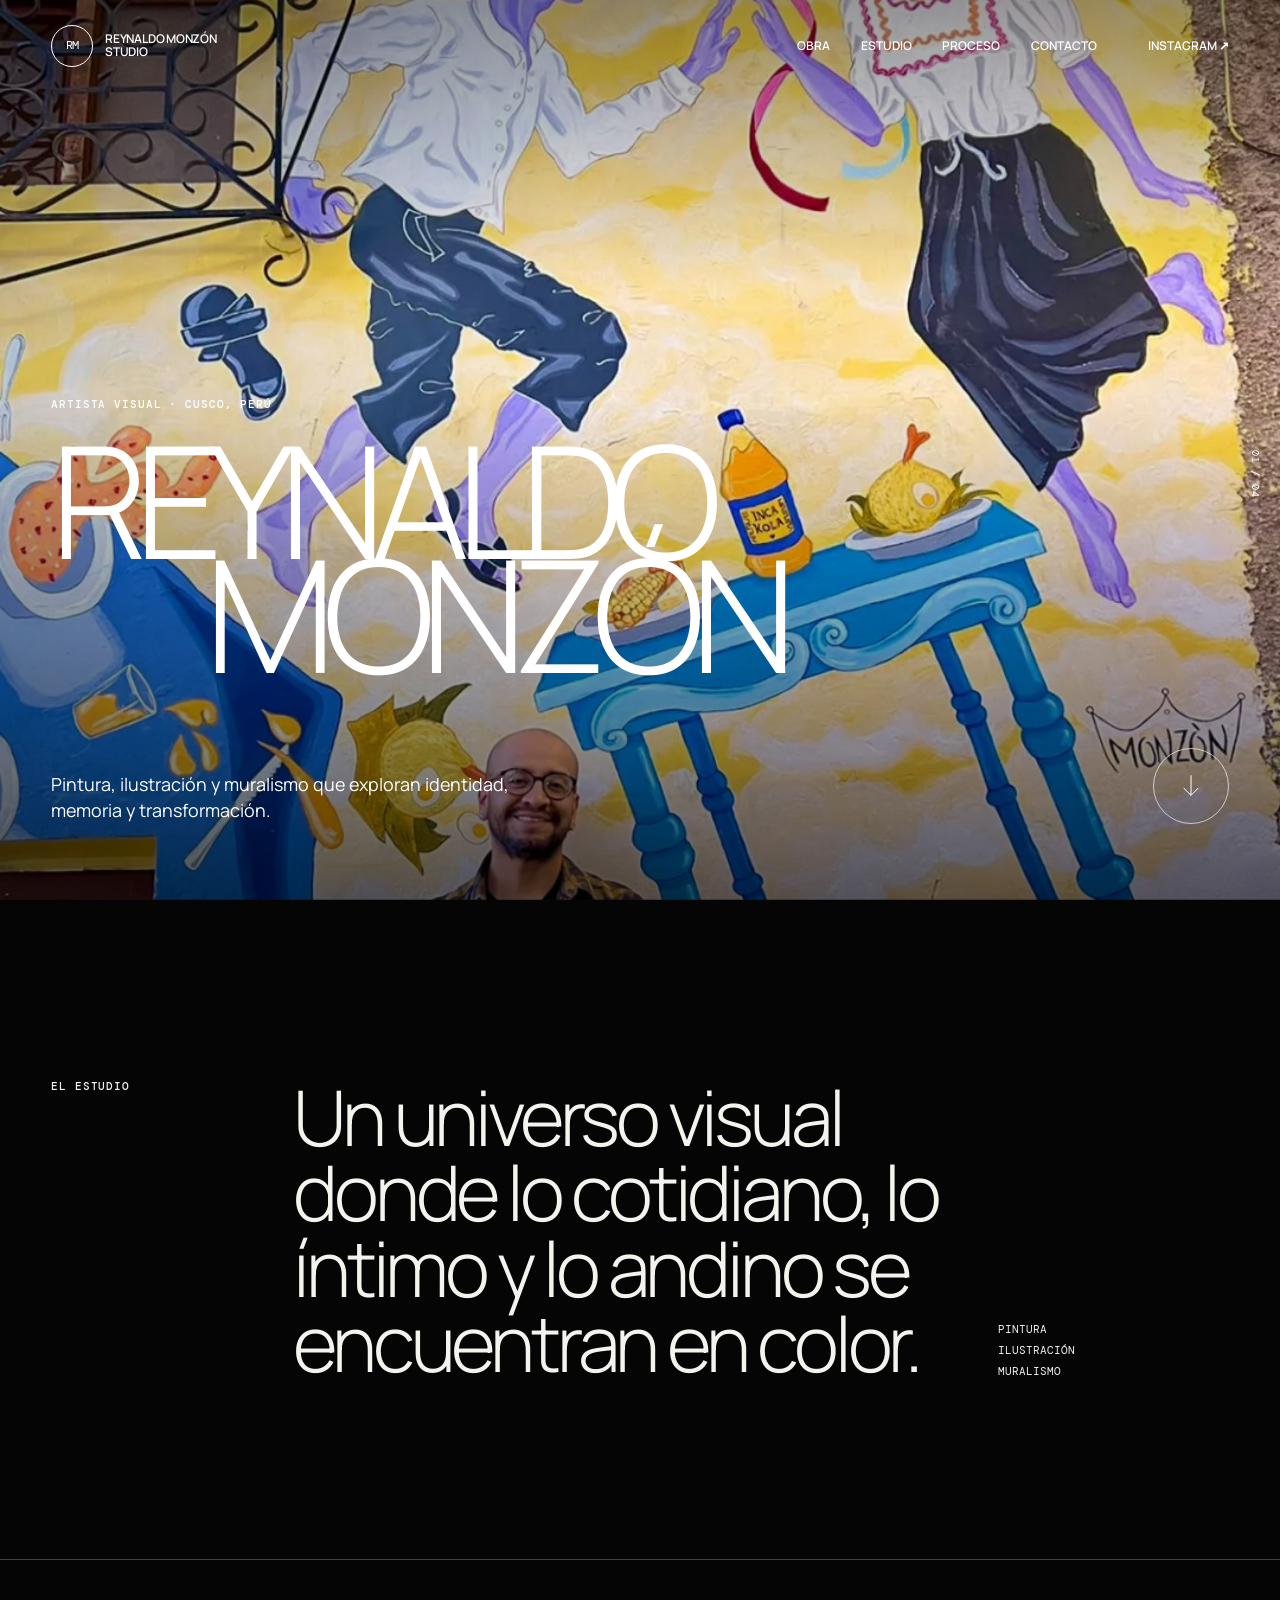
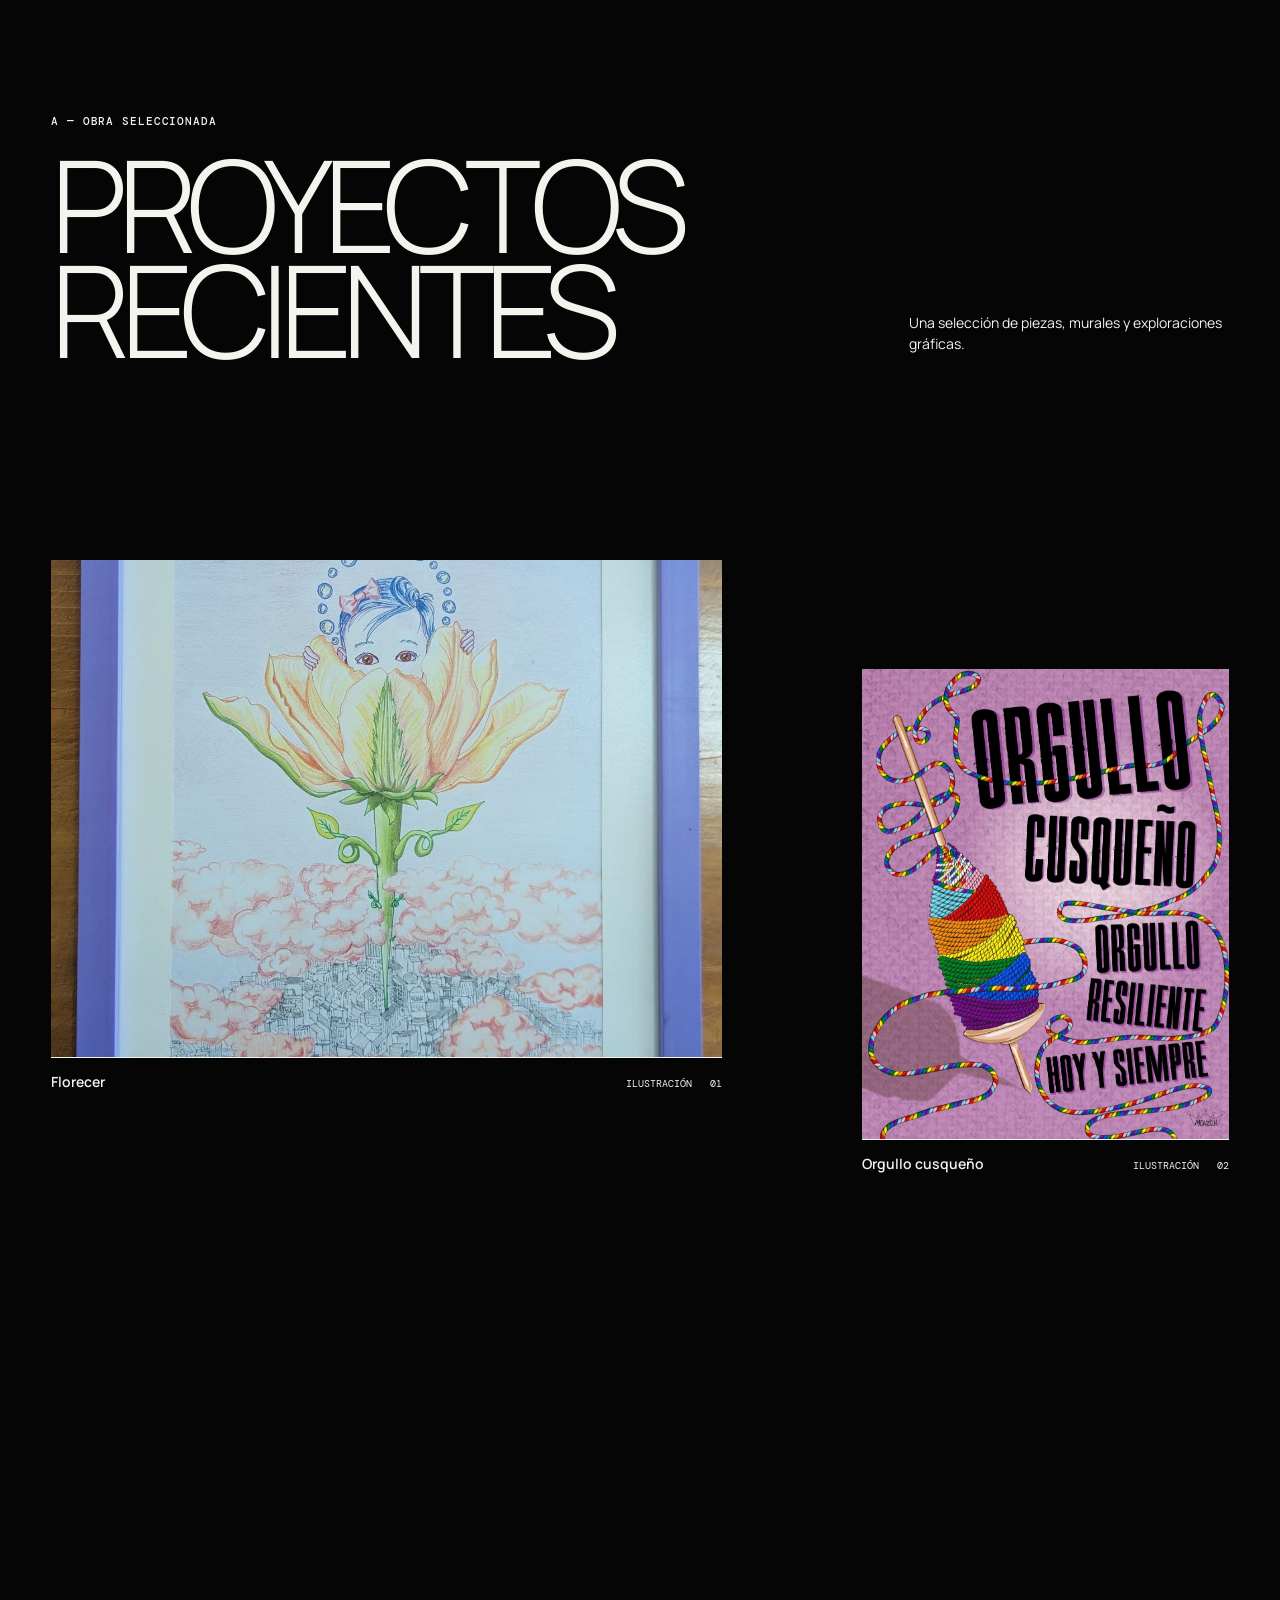
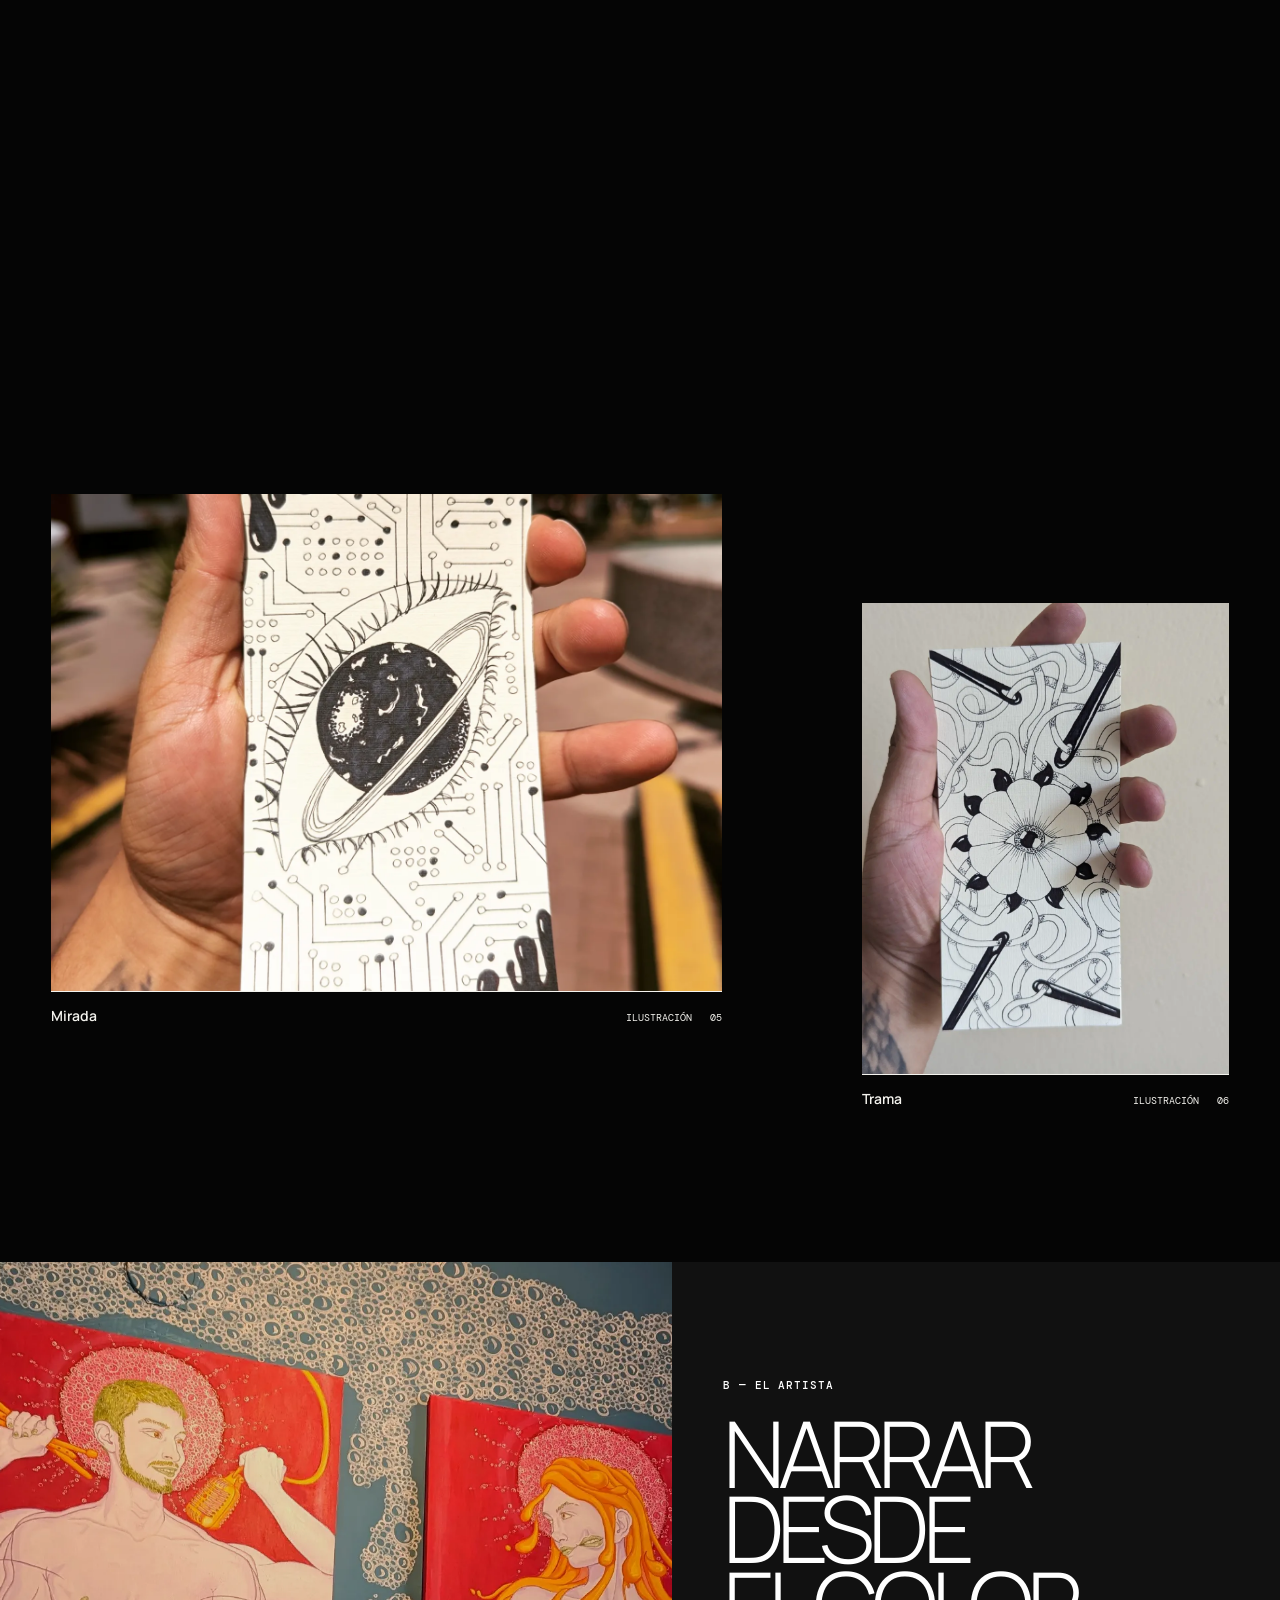
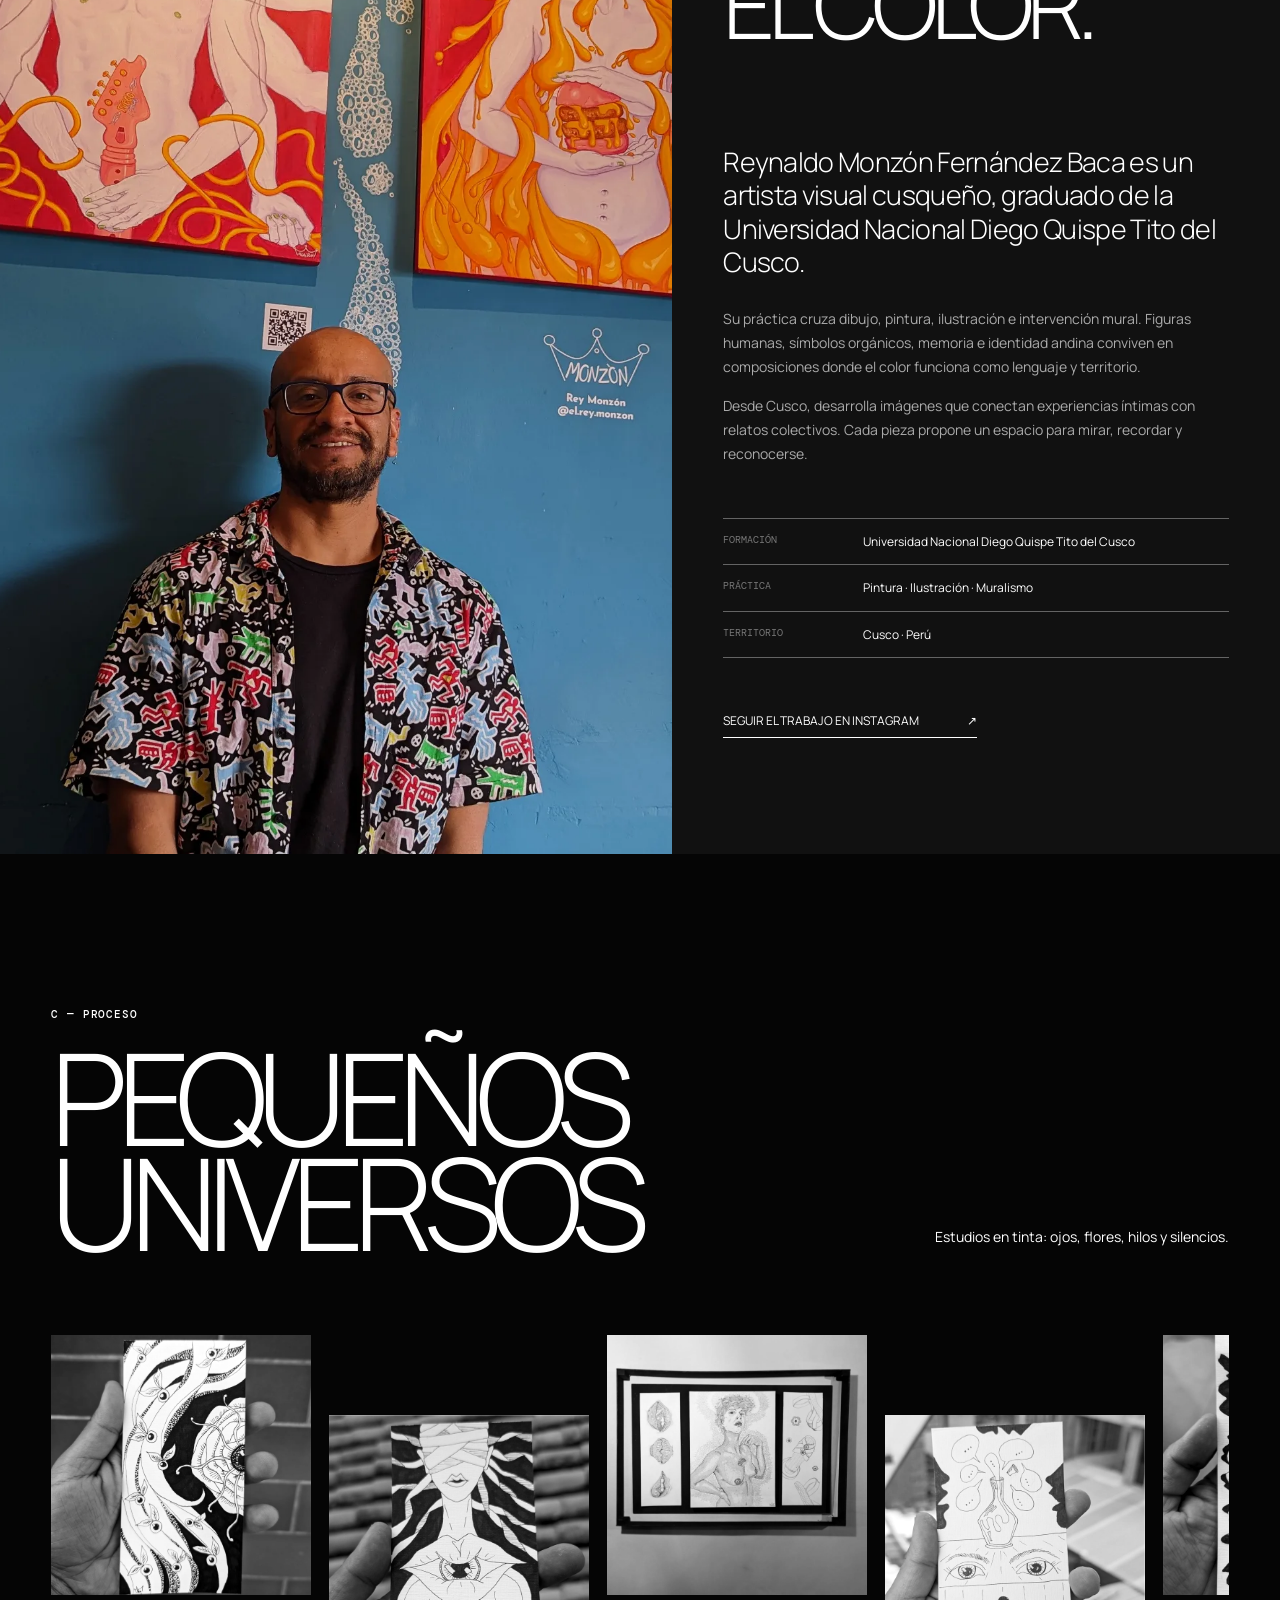
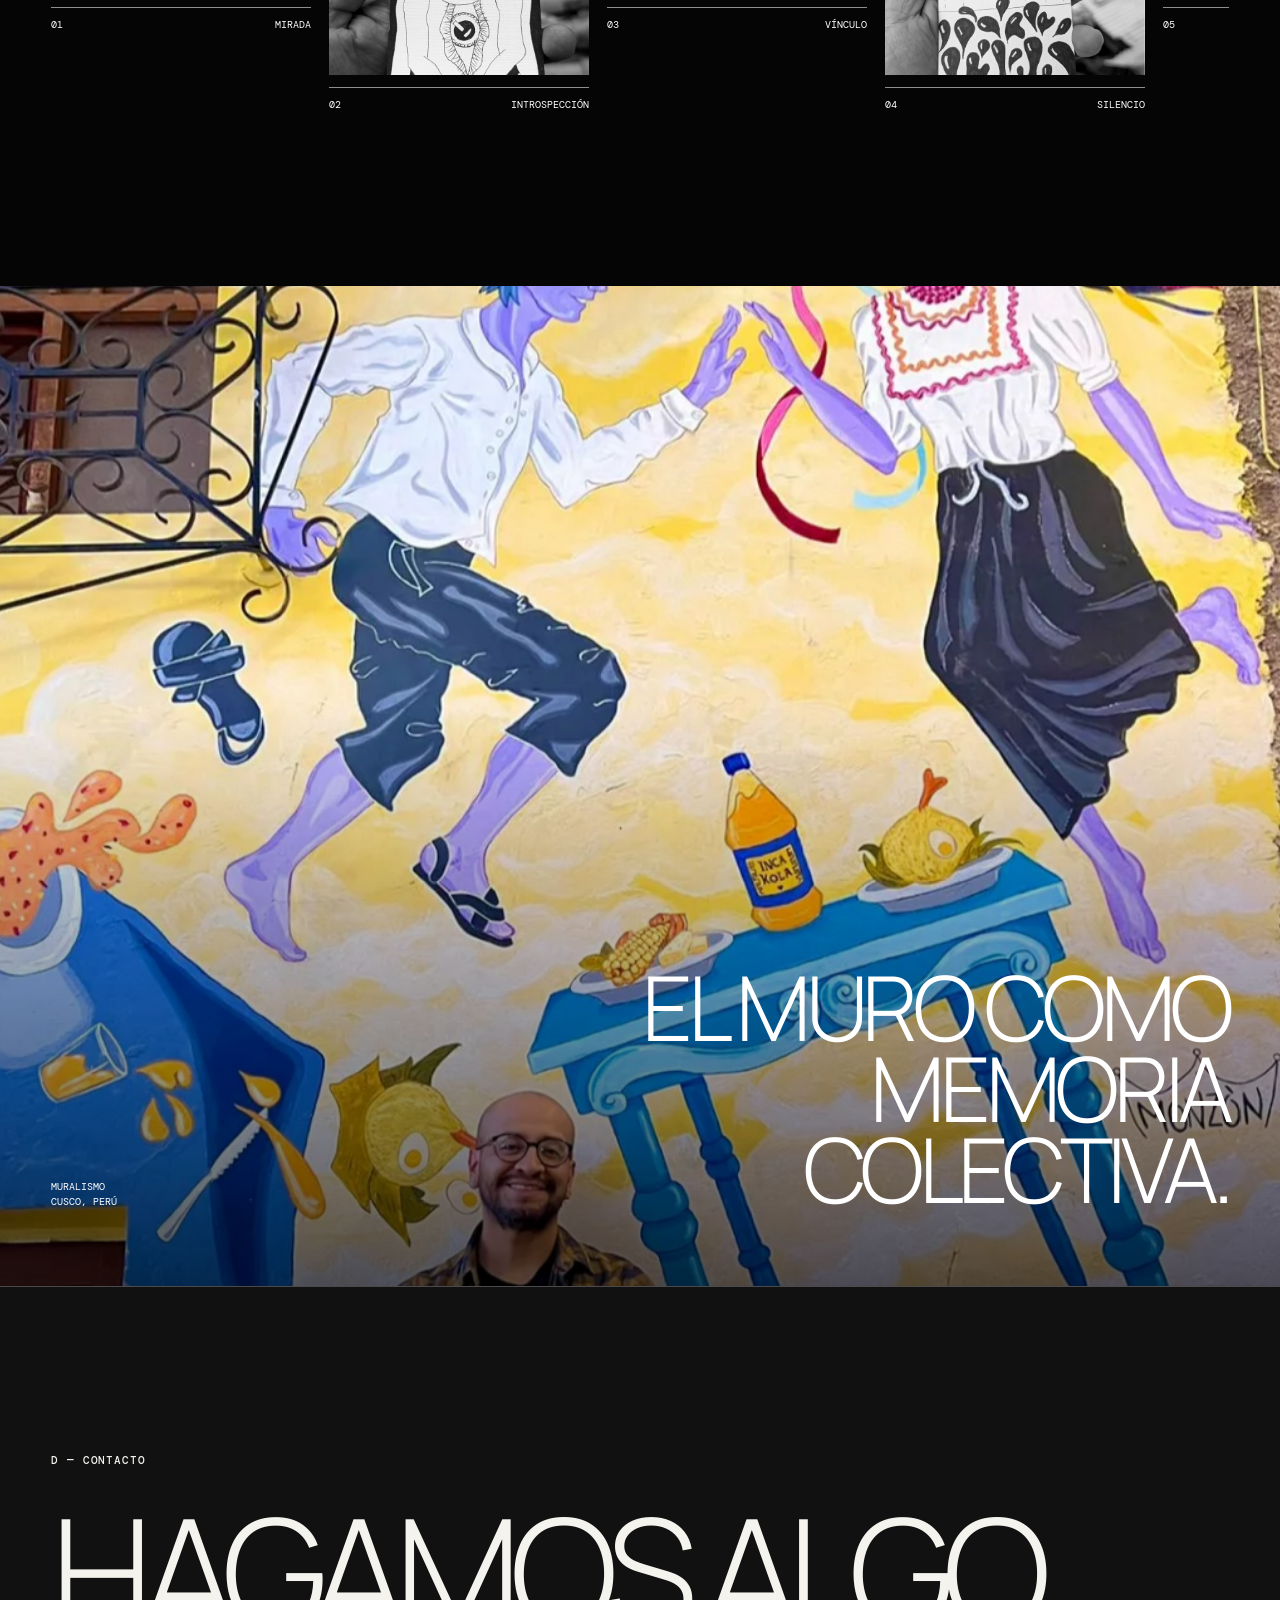
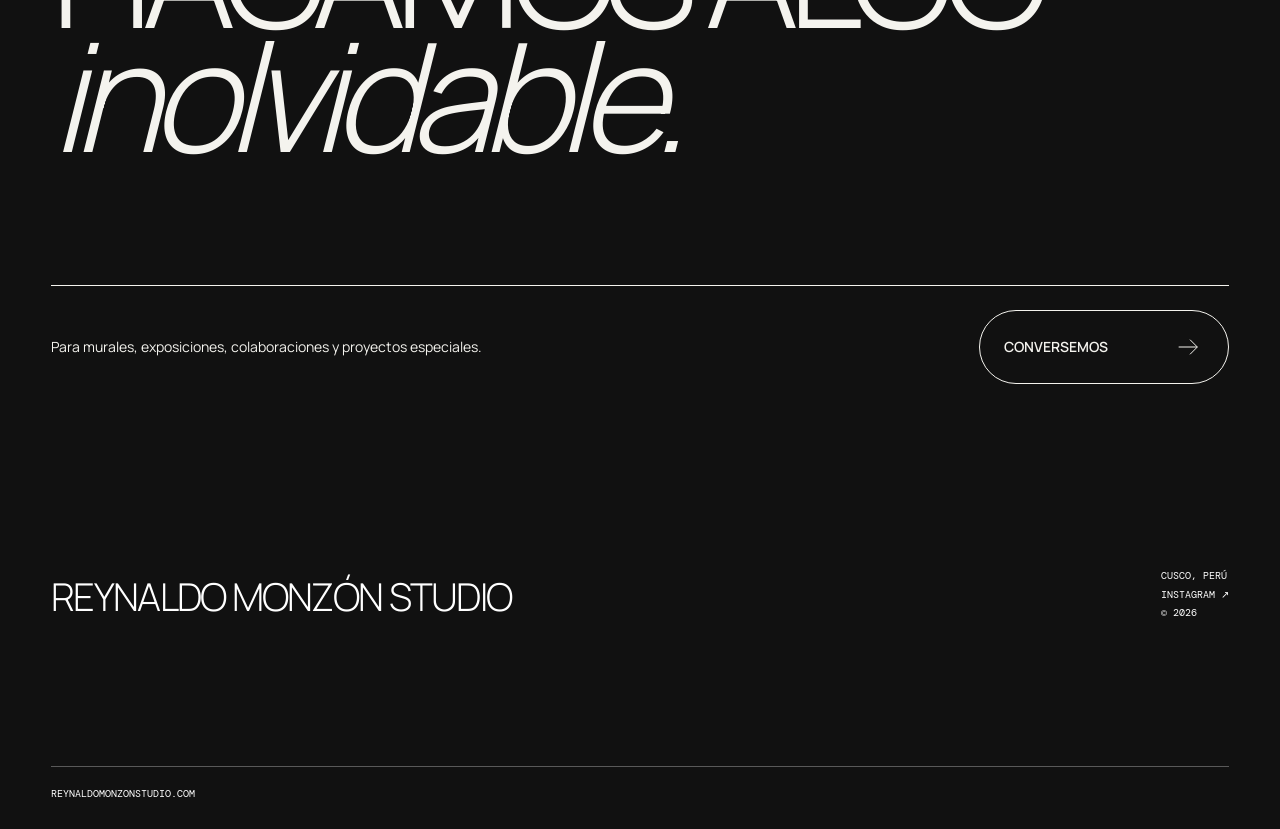
==== index.html @ 996ecb32 "Launch Reynaldo Monzon Studio portfolio" ====
<!DOCTYPE html>
<html lang="es">
<head>
  <meta charset="UTF-8">
  <meta name="viewport" content="width=device-width, initial-scale=1.0">
  <meta name="description" content="Reynaldo Monzón Studio. Arte contemporáneo, pintura, ilustración y muralismo desde Cusco, Perú.">
  <meta name="theme-color" content="#111111">
  <meta property="og:title" content="Reynaldo Monzón Studio">
  <meta property="og:description" content="Pintura, ilustración y muralismo desde Cusco, Perú.">
  <meta property="og:image" content="assets/images/reynaldo-monzon-artista.webp">
  <meta property="og:type" content="website">
  <meta property="og:url" content="https://reynaldomonzonstudio.com/">
  <title>Reynaldo Monzón Studio | Artista visual</title>
  <link rel="preconnect" href="https://fonts.googleapis.com">
  <link rel="preconnect" href="https://fonts.gstatic.com" crossorigin>
  <link href="https://fonts.googleapis.com/css2?family=DM+Mono:wght@300;400;500&family=Manrope:wght@300;400;500;600&display=swap" rel="stylesheet">
  <link rel="stylesheet" href="css/style.css">
</head>
<body>
  <a class="skip-link" href="#contenido">Ir al contenido</a>

  <div class="preloader" id="preloader" aria-hidden="true">
    <div class="preloader-mark"><span>R</span><span>M</span></div>
    <div class="preloader-bottom">
      <span>Reynaldo Monzón Studio</span>
      <span id="loadPercent">00%</span>
    </div>
  </div>

  <div class="cursor" id="cursor" aria-hidden="true"><span>Ver</span></div>

  <header class="site-header" id="header">
    <a class="brand" href="#inicio" aria-label="Reynaldo Monzón Studio, inicio">
      <span class="brand-mark">RM</span>
      <span class="brand-name">Reynaldo Monzón<br>Studio</span>
    </a>

    <button class="menu-toggle" id="menuToggle" type="button" aria-expanded="false" aria-controls="siteNav">
      <span class="menu-label">Menú</span>
      <span class="menu-icon" aria-hidden="true"><i></i><i></i></span>
    </button>

    <nav class="site-nav" id="siteNav" aria-label="Navegación principal">
      <a href="#obra">Obra</a>
      <a href="#estudio">Estudio</a>
      <a href="#proceso">Proceso</a>
      <a href="#contacto">Contacto</a>
      <a class="nav-social" href="https://www.instagram.com/el.rey.monzon/" target="_blank" rel="noopener noreferrer">Instagram ↗</a>
    </nav>
  </header>

  <main id="contenido">
    <section class="hero" id="inicio" aria-labelledby="heroTitle">
      <div class="hero-media" aria-hidden="true">
        <img src="assets/images/mural-cusqueno.webp" alt="" fetchpriority="high">
      </div>
      <div class="hero-shade"></div>
      <div class="hero-content">
        <p class="eyebrow hero-eyebrow">Artista visual · Cusco, Perú</p>
        <h1 id="heroTitle"><span>Reynaldo</span><span>Monzón</span></h1>
        <div class="hero-bottom">
          <p>Pintura, ilustración y muralismo que exploran identidad, memoria y transformación.</p>
          <a class="circle-link" href="#obra" aria-label="Descubrir la obra">
            <svg viewBox="0 0 48 48" aria-hidden="true"><path d="M24 8v30M13 27l11 11 11-11"/></svg>
          </a>
        </div>
      </div>
      <p class="hero-index" aria-hidden="true">01 / 04</p>
    </section>

    <section class="intro" aria-label="Introducción">
      <p class="eyebrow">El estudio</p>
      <p class="intro-statement">Un universo visual donde lo cotidiano, lo íntimo y lo andino se encuentran en color.</p>
      <div class="intro-meta">
        <span>Pintura</span>
        <span>Ilustración</span>
        <span>Muralismo</span>
      </div>
    </section>

    <section class="works" id="obra" aria-labelledby="worksTitle">
      <header class="section-heading">
        <div>
          <p class="eyebrow">A — Obra seleccionada</p>
          <h2 id="worksTitle">Proyectos<br>recientes</h2>
        </div>
        <p class="heading-note">Una selección de piezas, murales y exploraciones gráficas.</p>
      </header>

      <div class="works-grid">
        <button class="work work-wide" type="button" data-lightbox="assets/images/obra-metamorfosis.jpg" data-caption="Florecer · Ilustración">
          <span class="work-image"><img src="assets/images/obra-metamorfosis.jpg" alt="Ilustración enmarcada de una niña emergiendo de una flor sobre una ciudad"></span>
          <span class="work-info"><b>Florecer</b><small>Ilustración</small><i>01</i></span>
        </button>

        <button class="work work-portrait" type="button" data-lightbox="assets/images/obra-florecer.jpg" data-caption="Orgullo cusqueño · Ilustración">
          <span class="work-image"><img src="assets/images/obra-florecer.jpg" alt="Ilustración Orgullo cusqueño con un trompo e hilos multicolor"></span>
          <span class="work-info"><b>Orgullo cusqueño</b><small>Ilustración</small><i>02</i></span>
        </button>

        <button class="work work-square" type="button" data-lightbox="assets/images/mural-hilos.jpg" data-caption="Hilos de memoria · Mural">
          <span class="work-image"><img src="assets/images/mural-hilos.jpg" alt="Mural iluminado de una figura rodeada por hilos rojos"></span>
          <span class="work-info"><b>Hilos de memoria</b><small>Mural</small><i>03</i></span>
        </button>

        <button class="work work-square work-offset" type="button" data-lightbox="assets/images/obra-identidad.webp" data-caption="Metamorfosis · Pintura">
          <span class="work-image"><img src="assets/images/obra-identidad.webp" alt="Pintura surrealista en tonos violetas y naranjas"></span>
          <span class="work-info"><b>Metamorfosis</b><small>Pintura</small><i>04</i></span>
        </button>

        <button class="work work-wide" type="button" data-lightbox="assets/images/obra-raices.webp" data-caption="Mirada · Ilustración">
          <span class="work-image"><img src="assets/images/obra-raices.webp" alt="Ilustración monocromática de un ojo rodeado de líneas y formas orgánicas"></span>
          <span class="work-info"><b>Mirada</b><small>Ilustración</small><i>05</i></span>
        </button>

        <button class="work work-portrait" type="button" data-lightbox="assets/images/obra-retrato.webp" data-caption="Trama · Ilustración">
          <span class="work-image"><img src="assets/images/obra-retrato.webp" alt="Ilustración monocromática de una figura conectada por hilos"></span>
          <span class="work-info"><b>Trama</b><small>Ilustración</small><i>06</i></span>
        </button>
      </div>
    </section>

    <section class="studio" id="estudio" aria-labelledby="studioTitle">
      <div class="studio-portrait reveal">
        <img src="assets/images/reynaldo-monzon-artista.webp" alt="Reynaldo Monzón frente a dos de sus obras">
      </div>
      <div class="studio-copy">
        <p class="eyebrow">B — El artista</p>
        <h2 id="studioTitle">Narrar desde<br>el color.</h2>
        <p class="studio-lead">Reynaldo Monzón Fernández Baca es un artista visual cusqueño, graduado de la Universidad Nacional Diego Quispe Tito del Cusco.</p>
        <p>Su práctica cruza dibujo, pintura, ilustración e intervención mural. Figuras humanas, símbolos orgánicos, memoria e identidad andina conviven en composiciones donde el color funciona como lenguaje y territorio.</p>
        <p>Desde Cusco, desarrolla imágenes que conectan experiencias íntimas con relatos colectivos. Cada pieza propone un espacio para mirar, recordar y reconocerse.</p>
        <dl class="bio-facts">
          <div><dt>Formación</dt><dd>Universidad Nacional Diego Quispe Tito del Cusco</dd></div>
          <div><dt>Práctica</dt><dd>Pintura · Ilustración · Muralismo</dd></div>
          <div><dt>Territorio</dt><dd>Cusco · Perú</dd></div>
        </dl>
        <a class="text-link" href="https://www.instagram.com/el.rey.monzon/" target="_blank" rel="noopener noreferrer">Seguir el trabajo en Instagram <span>↗</span></a>
      </div>
    </section>

    <section class="process" id="proceso" aria-labelledby="processTitle">
      <header class="section-heading process-heading">
        <div>
          <p class="eyebrow">C — Proceso</p>
          <h2 id="processTitle">Pequeños<br>universos</h2>
        </div>
        <p class="heading-note">Estudios en tinta: ojos, flores, hilos y silencios.</p>
      </header>

      <div class="process-track" aria-label="Galería de estudios en tinta">
        <figure class="process-card">
          <img src="assets/images/miniatura-mirada.webp" alt="Estudio en tinta de flores con ojos">
          <figcaption><span>01</span> Mirada</figcaption>
        </figure>
        <figure class="process-card">
          <img src="assets/images/miniatura-vendada.webp" alt="Estudio en tinta de una figura con los ojos vendados">
          <figcaption><span>02</span> Introspección</figcaption>
        </figure>
        <figure class="process-card">
          <img src="assets/images/miniatura-flor.webp" alt="Estudio en tinta de una flor atravesada por agujas e hilos">
          <figcaption><span>03</span> Vínculo</figcaption>
        </figure>
        <figure class="process-card">
          <img src="assets/images/miniatura-silencio.webp" alt="Estudio en tinta con ojos y una botella rodeada de silencios">
          <figcaption><span>04</span> Silencio</figcaption>
        </figure>
        <figure class="process-card">
          <img src="assets/images/miniatura-hilos.webp" alt="Estudio en tinta de flores, ojos e hilos">
          <figcaption><span>05</span> Trama</figcaption>
        </figure>
      </div>
    </section>

    <section class="feature" aria-label="Mural destacado">
      <img src="assets/images/mural-cusqueno.webp" alt="Reynaldo Monzón frente a un mural de inspiración cusqueña">
      <div class="feature-caption">
        <p><span>Muralismo</span><span>Cusco, Perú</span></p>
        <strong>El muro como<br>memoria colectiva.</strong>
      </div>
    </section>

    <section class="contact" id="contacto" aria-labelledby="contactTitle">
      <p class="eyebrow">D — Contacto</p>
      <h2 id="contactTitle">Hagamos algo<br><em>inolvidable.</em></h2>
      <div class="contact-row">
        <p>Para murales, exposiciones, colaboraciones y proyectos especiales.</p>
        <a class="contact-button" href="https://www.instagram.com/el.rey.monzon/" target="_blank" rel="noopener noreferrer">
          <span>Conversemos</span>
          <svg viewBox="0 0 48 48" aria-hidden="true"><path d="M10 24h28M27 13l11 11-11 11"/></svg>
        </a>
      </div>
    </section>
  </main>

  <footer class="site-footer">
    <a class="footer-brand" href="#inicio">Reynaldo Monzón Studio</a>
    <div class="footer-meta">
      <span>Cusco, Perú</span>
      <a href="https://www.instagram.com/el.rey.monzon/" target="_blank" rel="noopener noreferrer">Instagram ↗</a>
      <span>© <span id="year"></span></span>
    </div>
    <p class="footer-domain">reynaldomonzonstudio.com</p>
  </footer>

  <dialog class="lightbox" id="lightbox" aria-label="Vista ampliada de obra">
    <button class="lightbox-close" type="button" aria-label="Cerrar visor">Cerrar ×</button>
    <div class="lightbox-stage">
      <img id="lightboxImage" src="" alt="">
    </div>
    <p id="lightboxCaption"></p>
  </dialog>

  <script src="js/main.js"></script>
</body>
</html>
---- css/style.css ----
:root {
  --ink: #111111;
  --paper: #050505;
  --paper-light: #050505;
  --white: #f4f3ee;
  --acid: #f4f3ee;
  --violet: #050505;
  --muted: #9a9994;
  --line: rgba(255, 255, 255, .24);
  --pad: clamp(20px, 4vw, 64px);
  --ease: cubic-bezier(.2, .75, .25, 1);
}

* {
  box-sizing: border-box;
  margin: 0;
  padding: 0;
}

html {
  scroll-behavior: smooth;
  background: var(--ink);
}

body {
  color: var(--white);
  background: var(--paper);
  font-family: "Manrope", Arial, sans-serif;
  font-size: 16px;
  line-height: 1.45;
  overflow-x: hidden;
}

body.menu-open,
body.lightbox-open {
  overflow: hidden;
}

button,
a {
  color: inherit;
}

button {
  font: inherit;
}

img {
  display: block;
  max-width: 100%;
}

a {
  text-decoration: none;
}

@media (pointer: fine) {
  body,
  a,
  button { cursor: none; }
}

::selection {
  color: var(--ink);
  background: var(--acid);
}

.skip-link {
  position: fixed;
  z-index: 9999;
  top: 12px;
  left: 12px;
  padding: 10px 14px;
  color: var(--ink);
  background: var(--acid);
  transform: translateY(-150%);
}

.preloader {
  position: fixed;
  z-index: 10000;
  inset: 0;
  display: flex;
  flex-direction: column;
  justify-content: space-between;
  padding: var(--pad);
  color: var(--ink);
  background: var(--white);
  transition: transform .9s var(--ease), visibility .9s;
}

.preloader.is-hidden {
  visibility: hidden;
  transform: translateY(-100%);
}

.preloader-mark {
  align-self: center;
  display: flex;
  overflow: hidden;
  margin-top: auto;
  margin-bottom: auto;
  font-size: clamp(110px, 24vw, 360px);
  font-weight: 300;
  line-height: .7;
  letter-spacing: -.14em;
}

.preloader-mark span {
  display: block;
  animation: loaderLetter 1s var(--ease) both;
}

.preloader-mark span:last-child { animation-delay: .08s; }

.preloader-bottom {
  display: flex;
  justify-content: space-between;
  border-top: 1px solid var(--ink);
  padding-top: 10px;
  font-family: "DM Mono", monospace;
  font-size: 10px;
  text-transform: uppercase;
}

.cursor {
  position: fixed;
  z-index: 9998;
  top: 0;
  left: 0;
  width: 18px;
  height: 18px;
  display: grid;
  place-items: center;
  color: var(--ink);
  background: var(--white);
  border-radius: 50%;
  pointer-events: none;
  opacity: 0;
  transform: translate3d(-50%, -50%, 0);
  transition: width .25s var(--ease), height .25s var(--ease), background .25s ease, opacity .2s ease;
  mix-blend-mode: difference;
}

.cursor span {
  font-family: "DM Mono", monospace;
  font-size: 9px;
  text-transform: uppercase;
  opacity: 0;
  transition: opacity .2s ease;
}

.cursor.visible { opacity: 1; }
.cursor.hovering { width: 48px; height: 48px; }
.cursor.viewing { width: 72px; height: 72px; mix-blend-mode: normal; }
.cursor.viewing span { opacity: 1; }

.click-ripple {
  position: fixed;
  z-index: 9997;
  width: 10px;
  height: 10px;
  border: 1px solid var(--white);
  border-radius: 50%;
  pointer-events: none;
  animation: ripple .65s ease-out forwards;
}

.skip-link:focus {
  transform: translateY(0);
}

.eyebrow {
  font-family: "DM Mono", monospace;
  font-size: 11px;
  font-weight: 500;
  letter-spacing: .08em;
  text-transform: uppercase;
}

.site-header {
  position: fixed;
  z-index: 100;
  top: 0;
  left: 0;
  width: 100%;
  height: 92px;
  display: flex;
  align-items: center;
  justify-content: space-between;
  padding: 0 var(--pad);
  color: #fff;
  transition: color .35s ease, background .35s ease, height .35s ease;
}

.site-header.scrolled {
  height: 72px;
  color: var(--white);
  background: rgba(5, 5, 5, .88);
  border-bottom: 1px solid var(--line);
  backdrop-filter: blur(14px);
}

.brand {
  position: relative;
  z-index: 102;
  display: flex;
  align-items: center;
  gap: 12px;
}

.brand-mark {
  width: 42px;
  height: 42px;
  display: grid;
  place-items: center;
  border: 1px solid currentColor;
  border-radius: 50%;
  font-family: "DM Mono", monospace;
  font-size: 12px;
  letter-spacing: -.08em;
}

.brand-name {
  font-size: 12px;
  font-weight: 600;
  line-height: 1.05;
  letter-spacing: -.02em;
  text-transform: uppercase;
}

.site-nav {
  display: flex;
  align-items: center;
  gap: clamp(18px, 2.4vw, 40px);
  font-size: 12px;
  font-weight: 600;
  text-transform: uppercase;
}

.site-nav a {
  position: relative;
}

.site-nav a::after {
  content: "";
  position: absolute;
  right: 0;
  bottom: -5px;
  left: 0;
  height: 1px;
  background: currentColor;
  transform: scaleX(0);
  transform-origin: right;
  transition: transform .3s var(--ease);
}

.site-nav a:hover::after,
.site-nav a:focus-visible::after {
  transform: scaleX(1);
  transform-origin: left;
}

.site-nav .nav-social {
  margin-left: 20px;
}

.menu-toggle {
  position: relative;
  z-index: 102;
  display: none;
  align-items: center;
  gap: 12px;
  color: inherit;
  background: transparent;
  border: 0;
  cursor: pointer;
}

.menu-label {
  font-family: "DM Mono", monospace;
  font-size: 11px;
  text-transform: uppercase;
}

.menu-icon {
  width: 28px;
  height: 20px;
  display: block;
  position: relative;
}

.menu-icon i {
  position: absolute;
  left: 0;
  width: 100%;
  height: 1px;
  background: currentColor;
  transition: transform .3s ease, top .3s ease;
}

.menu-icon i:first-child { top: 6px; }
.menu-icon i:last-child { top: 14px; }
.menu-toggle[aria-expanded="true"] .menu-icon i:first-child { top: 10px; transform: rotate(45deg); }
.menu-toggle[aria-expanded="true"] .menu-icon i:last-child { top: 10px; transform: rotate(-45deg); }

.hero {
  position: relative;
  min-height: 100svh;
  color: #fff;
  background: #241b18;
  overflow: hidden;
}

.hero-media,
.hero-shade {
  position: absolute;
  inset: 0;
}

.hero-media img {
  width: 100%;
  height: 100%;
  object-fit: cover;
  object-position: center 43%;
  animation: heroScale 1.8s var(--ease) both;
}

.hero-shade {
  background:
    linear-gradient(180deg, rgba(0, 0, 0, .4) 0%, transparent 32%),
    linear-gradient(0deg, rgba(0, 0, 0, .62) 0%, transparent 56%),
    linear-gradient(90deg, rgba(0, 0, 0, .16), transparent 45%);
}

.hero-content {
  position: relative;
  z-index: 2;
  min-height: 100svh;
  display: flex;
  flex-direction: column;
  justify-content: flex-end;
  padding: 150px var(--pad) clamp(38px, 6vw, 76px);
}

.hero-eyebrow {
  margin-bottom: clamp(16px, 3vw, 30px);
}

.hero h1 {
  max-width: 1200px;
  font-size: clamp(64px, 12.2vw, 188px);
  font-weight: 300;
  line-height: .73;
  letter-spacing: -.085em;
  text-transform: uppercase;
}

.hero h1 span {
  display: block;
  animation: titleIn 1.1s var(--ease) both;
}

.hero h1 span:last-child {
  margin-left: clamp(20px, 12vw, 180px);
  animation-delay: .12s;
}

.hero-bottom {
  display: flex;
  align-items: flex-end;
  justify-content: space-between;
  gap: 40px;
  margin-top: clamp(38px, 6vw, 86px);
}

.hero-bottom p {
  max-width: 490px;
  font-size: clamp(15px, 1.4vw, 20px);
  font-weight: 400;
}

.circle-link {
  width: 76px;
  height: 76px;
  flex: 0 0 auto;
  display: grid;
  place-items: center;
  border: 1px solid rgba(255, 255, 255, .65);
  border-radius: 50%;
  transition: color .3s ease, background .3s ease, transform .3s ease;
}

.circle-link:hover {
  color: var(--ink);
  background: var(--acid);
  border-color: var(--acid);
  transform: rotate(-8deg);
}

.circle-link svg,
.contact-button svg {
  width: 32px;
  fill: none;
  stroke: currentColor;
  stroke-width: 1.5;
}

.hero-index {
  position: absolute;
  z-index: 2;
  right: 18px;
  top: 50%;
  font-family: "DM Mono", monospace;
  font-size: 10px;
  letter-spacing: .08em;
  writing-mode: vertical-rl;
}

.intro {
  display: grid;
  grid-template-columns: minmax(140px, .7fr) 2.3fr .8fr;
  gap: 40px;
  padding: clamp(90px, 14vw, 210px) var(--pad);
  background: var(--paper-light);
  border-bottom: 1px solid var(--line);
}

.intro > * {
  opacity: 0;
  transform: translateY(45px);
  transition: opacity .8s var(--ease), transform .8s var(--ease);
}

.intro.is-visible > * {
  opacity: 1;
  transform: translateY(0);
}

.intro.is-visible > *:nth-child(2) { transition-delay: .08s; }
.intro.is-visible > *:nth-child(3) { transition-delay: .16s; }

.intro-statement {
  max-width: 1000px;
  font-size: clamp(38px, 6vw, 92px);
  font-weight: 300;
  line-height: .98;
  letter-spacing: -.055em;
}

.intro-meta {
  align-self: end;
  display: flex;
  flex-direction: column;
  gap: 5px;
  font-family: "DM Mono", monospace;
  font-size: 11px;
  text-transform: uppercase;
}

.works,
.process {
  padding: clamp(90px, 12vw, 180px) var(--pad);
}

.section-heading {
  display: flex;
  justify-content: space-between;
  align-items: flex-end;
  gap: 40px;
  margin-bottom: clamp(60px, 9vw, 130px);
}

.section-heading h2,
.studio h2,
.contact h2 {
  margin-top: 22px;
  font-size: clamp(58px, 10vw, 148px);
  font-weight: 300;
  line-height: .82;
  letter-spacing: -.075em;
  text-transform: uppercase;
}

.heading-note {
  max-width: 320px;
  padding-bottom: 8px;
  font-size: 14px;
}

.works-grid {
  display: grid;
  grid-template-columns: repeat(12, 1fr);
  column-gap: clamp(18px, 3vw, 48px);
  row-gap: clamp(80px, 13vw, 190px);
}

.work {
  display: block;
  color: var(--white);
  text-align: left;
  background: none;
  border: 0;
  cursor: zoom-in;
  opacity: 0;
  transform: translateY(90px);
  transition: opacity .9s var(--ease), transform .9s var(--ease);
}

.work.is-visible {
  opacity: 1;
  transform: translateY(0);
}

.work-wide { grid-column: 1 / span 7; }
.work-portrait { grid-column: 9 / span 4; margin-top: 15vw; }
.work-square { grid-column: 2 / span 5; }
.work-square.work-offset { grid-column: 8 / span 5; margin-top: -7vw; }

.work-image {
  position: relative;
  display: block;
  overflow: hidden;
  background: #151515;
}

.work-image::before {
  content: "Abrir obra ↗";
  position: absolute;
  z-index: 2;
  right: 14px;
  bottom: 14px;
  padding: 8px 10px;
  color: var(--ink);
  background: var(--white);
  font-family: "DM Mono", monospace;
  font-size: 9px;
  text-transform: uppercase;
  opacity: 0;
  transform: translateY(10px);
  transition: opacity .3s ease, transform .3s var(--ease);
}

.work-image::after {
  content: "";
  position: absolute;
  z-index: 1;
  inset: 0;
  background: linear-gradient(105deg, transparent 35%, rgba(255, 255, 255, .24) 50%, transparent 65%);
  transform: translateX(-120%);
  transition: transform .7s var(--ease);
}

.work:hover .work-image::before { opacity: 1; transform: translateY(0); }
.work:hover .work-image::after { transform: translateX(120%); }

.work-image img {
  width: 100%;
  height: auto;
  transition: transform .8s var(--ease), filter .5s ease;
}

.work-wide .work-image img { aspect-ratio: 1.35 / 1; object-fit: cover; }
.work-portrait .work-image img { aspect-ratio: .78 / 1; object-fit: cover; }
.work-square .work-image img { aspect-ratio: 1 / 1; object-fit: cover; }

.work:hover .work-image img {
  transform: scale(1.035);
  filter: saturate(1.08);
}

.work-info {
  display: grid;
  grid-template-columns: 1fr auto auto;
  align-items: baseline;
  gap: 18px;
  padding-top: 14px;
  border-top: 1px solid var(--white);
  transition: color .3s ease, padding-left .3s var(--ease);
}

.work:hover .work-info { color: #b9b9b4; padding-left: 10px; }

.work-info b {
  font-size: 14px;
  font-weight: 600;
}

.work-info small,
.work-info i {
  font-family: "DM Mono", monospace;
  font-size: 10px;
  font-style: normal;
  text-transform: uppercase;
}

.studio {
  display: grid;
  grid-template-columns: 1.05fr .95fr;
  min-height: 100svh;
  color: #fff;
  background: var(--ink);
}

.studio-portrait {
  min-height: 800px;
  overflow: hidden;
}

.studio-portrait img {
  width: 100%;
  height: 100%;
  object-fit: cover;
  object-position: center;
}

.studio-copy {
  align-self: center;
  padding: clamp(70px, 9vw, 150px) var(--pad);
}

.studio h2 {
  font-size: clamp(58px, 7.2vw, 112px);
}

.studio-lead {
  max-width: 630px;
  margin: clamp(56px, 8vw, 110px) 0 28px;
  font-size: clamp(22px, 2.1vw, 34px);
  font-weight: 300;
  line-height: 1.25;
  letter-spacing: -.025em;
}

.studio-copy > p:not(.eyebrow):not(.studio-lead) {
  max-width: 520px;
  color: #aaa;
  font-size: 14px;
  line-height: 1.7;
}

.studio-copy > p + p {
  margin-top: 16px;
}

.bio-facts {
  margin-top: 52px;
  border-top: 1px solid rgba(255, 255, 255, .35);
}

.bio-facts div {
  display: grid;
  grid-template-columns: 120px 1fr;
  gap: 20px;
  padding: 14px 0;
  border-bottom: 1px solid rgba(255, 255, 255, .35);
  font-size: 12px;
}

.bio-facts dt {
  color: #777;
  font-family: "DM Mono", monospace;
  font-size: 10px;
  text-transform: uppercase;
}

.bio-facts dd { margin: 0; }

.text-link {
  display: inline-flex;
  justify-content: space-between;
  gap: 48px;
  margin-top: 54px;
  padding-bottom: 8px;
  border-bottom: 1px solid #fff;
  font-size: 12px;
  text-transform: uppercase;
  transition: color .3s ease, padding .3s var(--ease), background .3s ease;
}

.text-link span {
  transition: transform .3s ease;
}

.text-link:hover {
  padding-right: 12px;
  padding-left: 12px;
  color: var(--ink);
  background: var(--white);
}

.text-link:hover span { transform: translate(4px, -4px); }

.process {
  color: #fff;
  background: var(--violet);
  overflow: hidden;
}

.process-heading {
  margin-bottom: 80px;
}

.process-track {
  display: grid;
  grid-template-columns: repeat(5, minmax(260px, 1fr));
  gap: 18px;
  overflow-x: auto;
  padding-bottom: 20px;
  scrollbar-color: var(--acid) rgba(255, 255, 255, .15);
}

.process-card {
  min-width: 260px;
  opacity: 0;
  transform: translateY(80px);
  transition: opacity .8s var(--ease), transform .8s var(--ease);
}

.process-card.is-visible { opacity: 1; transform: translateY(0); }

.process-card:nth-child(even) {
  padding-top: 80px;
}

.process-card img {
  width: 100%;
  aspect-ratio: 1 / 1;
  object-fit: cover;
  filter: grayscale(1) contrast(1.05);
  transition: filter .4s ease, transform .5s var(--ease);
}

.process-card:hover img {
  filter: grayscale(0);
  transform: rotate(-1deg);
}

.process-card figcaption {
  display: flex;
  justify-content: space-between;
  margin-top: 12px;
  padding-top: 10px;
  border-top: 1px solid rgba(255, 255, 255, .55);
  font-family: "DM Mono", monospace;
  font-size: 10px;
  text-transform: uppercase;
}

.feature {
  position: relative;
  height: min(90vw, 1000px);
  min-height: 680px;
  color: #fff;
  overflow: hidden;
}

.feature::after {
  content: "";
  position: absolute;
  inset: 0;
  background: linear-gradient(0deg, rgba(0, 0, 0, .65), transparent 58%);
}

.feature > img {
  width: 100%;
  height: 100%;
  object-fit: cover;
  object-position: center 38%;
}

.feature-caption {
  position: absolute;
  z-index: 2;
  right: var(--pad);
  bottom: clamp(35px, 6vw, 80px);
  left: var(--pad);
  display: flex;
  align-items: flex-end;
  justify-content: space-between;
  gap: 40px;
}

.feature-caption p {
  display: flex;
  flex-direction: column;
  font-family: "DM Mono", monospace;
  font-size: 10px;
  text-transform: uppercase;
}

.feature-caption strong {
  max-width: 760px;
  font-size: clamp(45px, 7vw, 108px);
  font-weight: 300;
  line-height: .9;
  letter-spacing: -.06em;
  text-align: right;
  text-transform: uppercase;
}

.contact {
  padding: clamp(90px, 13vw, 190px) var(--pad) clamp(70px, 9vw, 130px);
  color: var(--white);
  background: var(--ink);
  border-top: 1px solid var(--line);
}

.contact h2 {
  margin-top: 40px;
  font-size: clamp(54px, 11.8vw, 180px);
}

.contact h2 em {
  font-weight: 300;
  text-transform: none;
}

.contact-row {
  display: flex;
  align-items: center;
  justify-content: space-between;
  gap: 60px;
  margin-top: clamp(70px, 10vw, 140px);
  padding-top: 24px;
  border-top: 1px solid var(--white);
}

.contact-row > p {
  max-width: 440px;
  font-size: 14px;
}

.contact-button {
  min-width: 250px;
  display: flex;
  align-items: center;
  justify-content: space-between;
  gap: 40px;
  padding: 20px 0;
  font-size: 14px;
  font-weight: 600;
  text-transform: uppercase;
  border: 1px solid var(--white);
  border-radius: 999px;
  padding: 20px 24px;
  overflow: hidden;
  transition: color .35s ease, background .35s ease, padding .35s var(--ease);
}

.contact-button svg {
  transition: transform .3s var(--ease);
}

.contact-button:hover {
  color: var(--ink);
  background: var(--white);
  padding-right: 16px;
  padding-left: 32px;
}

.contact-button:hover svg { transform: translateX(8px); }

.site-footer {
  min-height: 330px;
  display: grid;
  grid-template-columns: 1fr auto;
  align-content: space-between;
  gap: 60px;
  padding: 70px var(--pad) 28px;
  color: #fff;
  background: var(--ink);
}

.footer-brand {
  font-size: clamp(24px, 3vw, 46px);
  font-weight: 300;
  letter-spacing: -.045em;
  text-transform: uppercase;
}

.footer-meta {
  display: flex;
  flex-direction: column;
  gap: 4px;
  font-family: "DM Mono", monospace;
  font-size: 10px;
  text-transform: uppercase;
}

.footer-meta a:hover { color: var(--acid); }

.footer-meta a,
.footer-brand {
  transition: opacity .3s ease, letter-spacing .35s var(--ease);
}

.footer-meta a:hover { opacity: .55; }
.footer-brand:hover { letter-spacing: -.025em; }

.footer-domain {
  grid-column: 1 / -1;
  padding-top: 20px;
  border-top: 1px solid rgba(255, 255, 255, .3);
  font-family: "DM Mono", monospace;
  font-size: 10px;
  text-transform: uppercase;
}

.lightbox {
  width: 100vw;
  max-width: none;
  height: 100vh;
  max-height: none;
  margin: 0;
  padding: 28px;
  color: #fff;
  background: rgba(10, 10, 10, .97);
  border: 0;
}

.lightbox[open] {
  display: grid;
  grid-template-rows: auto 1fr auto;
  gap: 18px;
}

.lightbox::backdrop { background: rgba(0, 0, 0, .85); }

.lightbox-close {
  justify-self: end;
  color: #fff;
  background: none;
  border: 0;
  font-family: "DM Mono", monospace;
  font-size: 11px;
  text-transform: uppercase;
  cursor: pointer;
}

.lightbox-stage {
  min-height: 0;
  display: grid;
  place-items: center;
}

.lightbox-stage img {
  max-width: min(1100px, 90vw);
  max-height: calc(100vh - 130px);
  object-fit: contain;
}

.lightbox p {
  justify-self: center;
  font-family: "DM Mono", monospace;
  font-size: 10px;
  text-transform: uppercase;
}

@keyframes titleIn {
  from { opacity: 0; transform: translateY(80px); }
  to { opacity: 1; transform: translateY(0); }
}

@keyframes heroScale {
  from { opacity: .5; transform: scale(1.08); }
  to { opacity: 1; transform: scale(1); }
}

@keyframes loaderLetter {
  from { opacity: 0; transform: translateY(100%); }
  to { opacity: 1; transform: translateY(0); }
}

@keyframes ripple {
  from { opacity: .9; transform: translate(-50%, -50%) scale(1); }
  to { opacity: 0; transform: translate(-50%, -50%) scale(12); }
}

@media (max-width: 900px) {
  .site-header { height: 76px; }

  .menu-toggle { display: flex; }

  .site-nav {
    position: fixed;
    z-index: 101;
    inset: 0;
    display: flex;
    flex-direction: column;
    align-items: flex-start;
    justify-content: center;
    gap: 4px;
    padding: 110px var(--pad) 50px;
    color: #fff;
    background: var(--violet);
    visibility: hidden;
    opacity: 0;
    transform: translateY(-16px);
    transition: opacity .3s ease, transform .4s var(--ease), visibility .3s;
  }

  .site-nav.open {
    visibility: visible;
    opacity: 1;
    transform: translateY(0);
  }

  .site-nav a {
    font-size: clamp(40px, 10vw, 72px);
    font-weight: 300;
    line-height: 1.05;
    letter-spacing: -.06em;
  }

  .site-nav .nav-social {
    margin: 35px 0 0;
    font-family: "DM Mono", monospace;
    font-size: 12px;
    letter-spacing: 0;
  }

  .site-header.menu-active { color: #fff; }

  .intro {
    grid-template-columns: 1fr;
    gap: 40px;
  }

  .intro-meta { margin-top: 25px; }

  .studio {
    grid-template-columns: 1fr;
  }

  .studio-portrait {
    min-height: auto;
  }

  .studio-portrait img {
    height: auto;
    aspect-ratio: .85 / 1;
  }
}

@media (max-width: 680px) {
  .brand-name { display: none; }

  .hero-media img { object-position: 58% center; }

  .hero-content { padding-top: 110px; }

  .hero h1 {
    font-size: clamp(55px, 19vw, 90px);
    line-height: .82;
  }

  .hero h1 span:last-child { margin-left: 0; }

  .hero-bottom {
    align-items: center;
    gap: 18px;
    margin-top: 36px;
  }

  .hero-bottom p { max-width: 270px; font-size: 13px; }

  .circle-link { width: 56px; height: 56px; }

  .hero-index { display: none; }

  .intro-statement { font-size: clamp(34px, 11vw, 56px); }

  .section-heading {
    display: block;
  }

  .section-heading h2,
  .studio h2,
  .contact h2 {
    font-size: clamp(48px, 16vw, 78px);
  }

  .heading-note {
    margin-top: 32px;
  }

  .works-grid {
    display: block;
  }

  .work,
  .work-portrait,
  .work-square.work-offset {
    width: 100%;
    margin: 0 0 72px;
  }

  .work:nth-child(even) {
    width: 82%;
    margin-left: auto;
  }

  .work-info { gap: 8px; }

  .work-info small { display: none; }

  .studio-portrait img { aspect-ratio: .82 / 1; }

  .process-track {
    width: calc(100% + var(--pad));
    margin-right: calc(var(--pad) * -1);
    grid-template-columns: repeat(5, 75vw);
    padding-right: var(--pad);
  }

  .process-card:nth-child(even) { padding-top: 45px; }

  .feature {
    height: 115svh;
    min-height: 700px;
  }

  .feature > img { object-position: 56% center; }

  .feature-caption {
    display: block;
  }

  .feature-caption strong {
    display: block;
    margin-top: 28px;
    font-size: 48px;
    text-align: left;
  }

  .contact h2 { line-height: .88; }

  .contact-row {
    display: block;
  }

  .contact-button { margin-top: 28px; }

  .site-footer {
    grid-template-columns: 1fr;
    gap: 40px;
  }

  .footer-domain { grid-column: auto; }

  .lightbox { padding: 18px; }
}

@media (prefers-reduced-motion: reduce) {
  html { scroll-behavior: auto; }
  *, *::before, *::after {
    animation-duration: .01ms !important;
    animation-iteration-count: 1 !important;
    transition-duration: .01ms !important;
  }

  .intro > *,
  .work,
  .process-card { opacity: 1; transform: none; }
}

@media (pointer: coarse) {
  .cursor { display: none; }
}
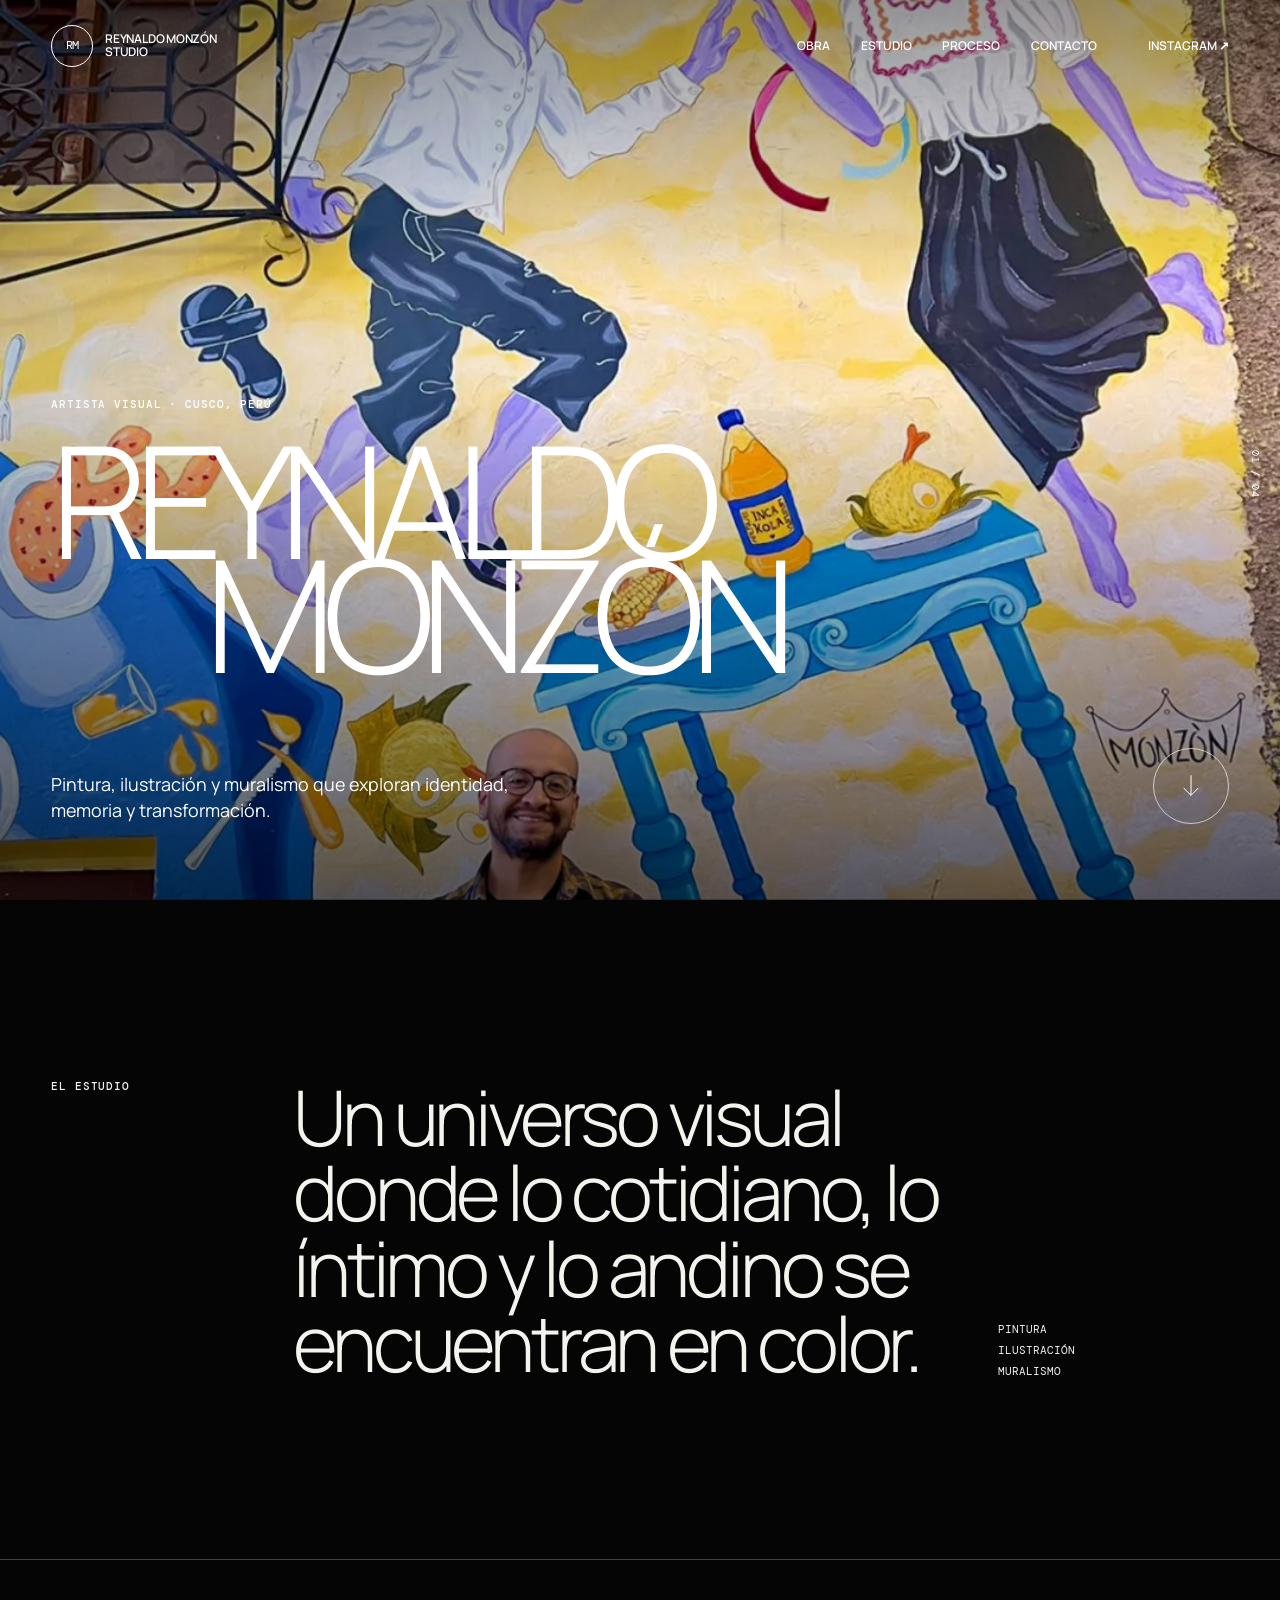
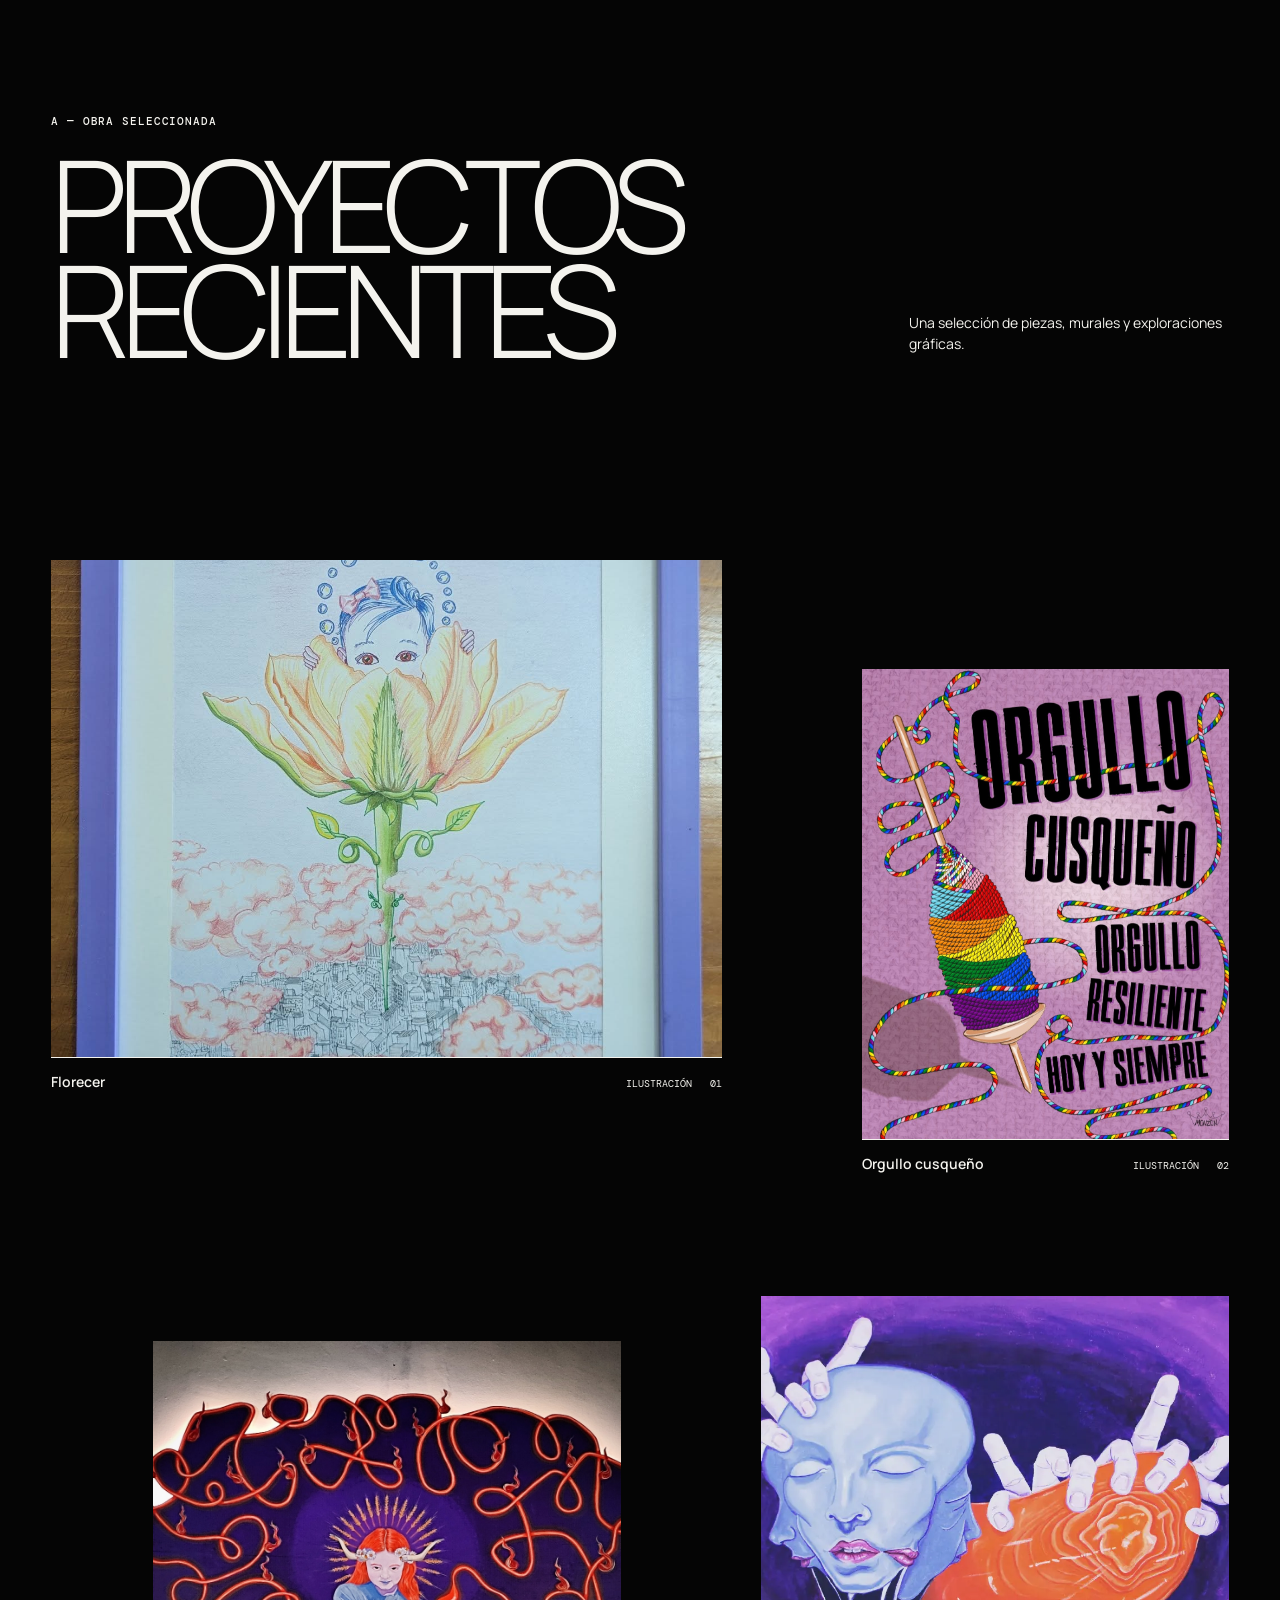
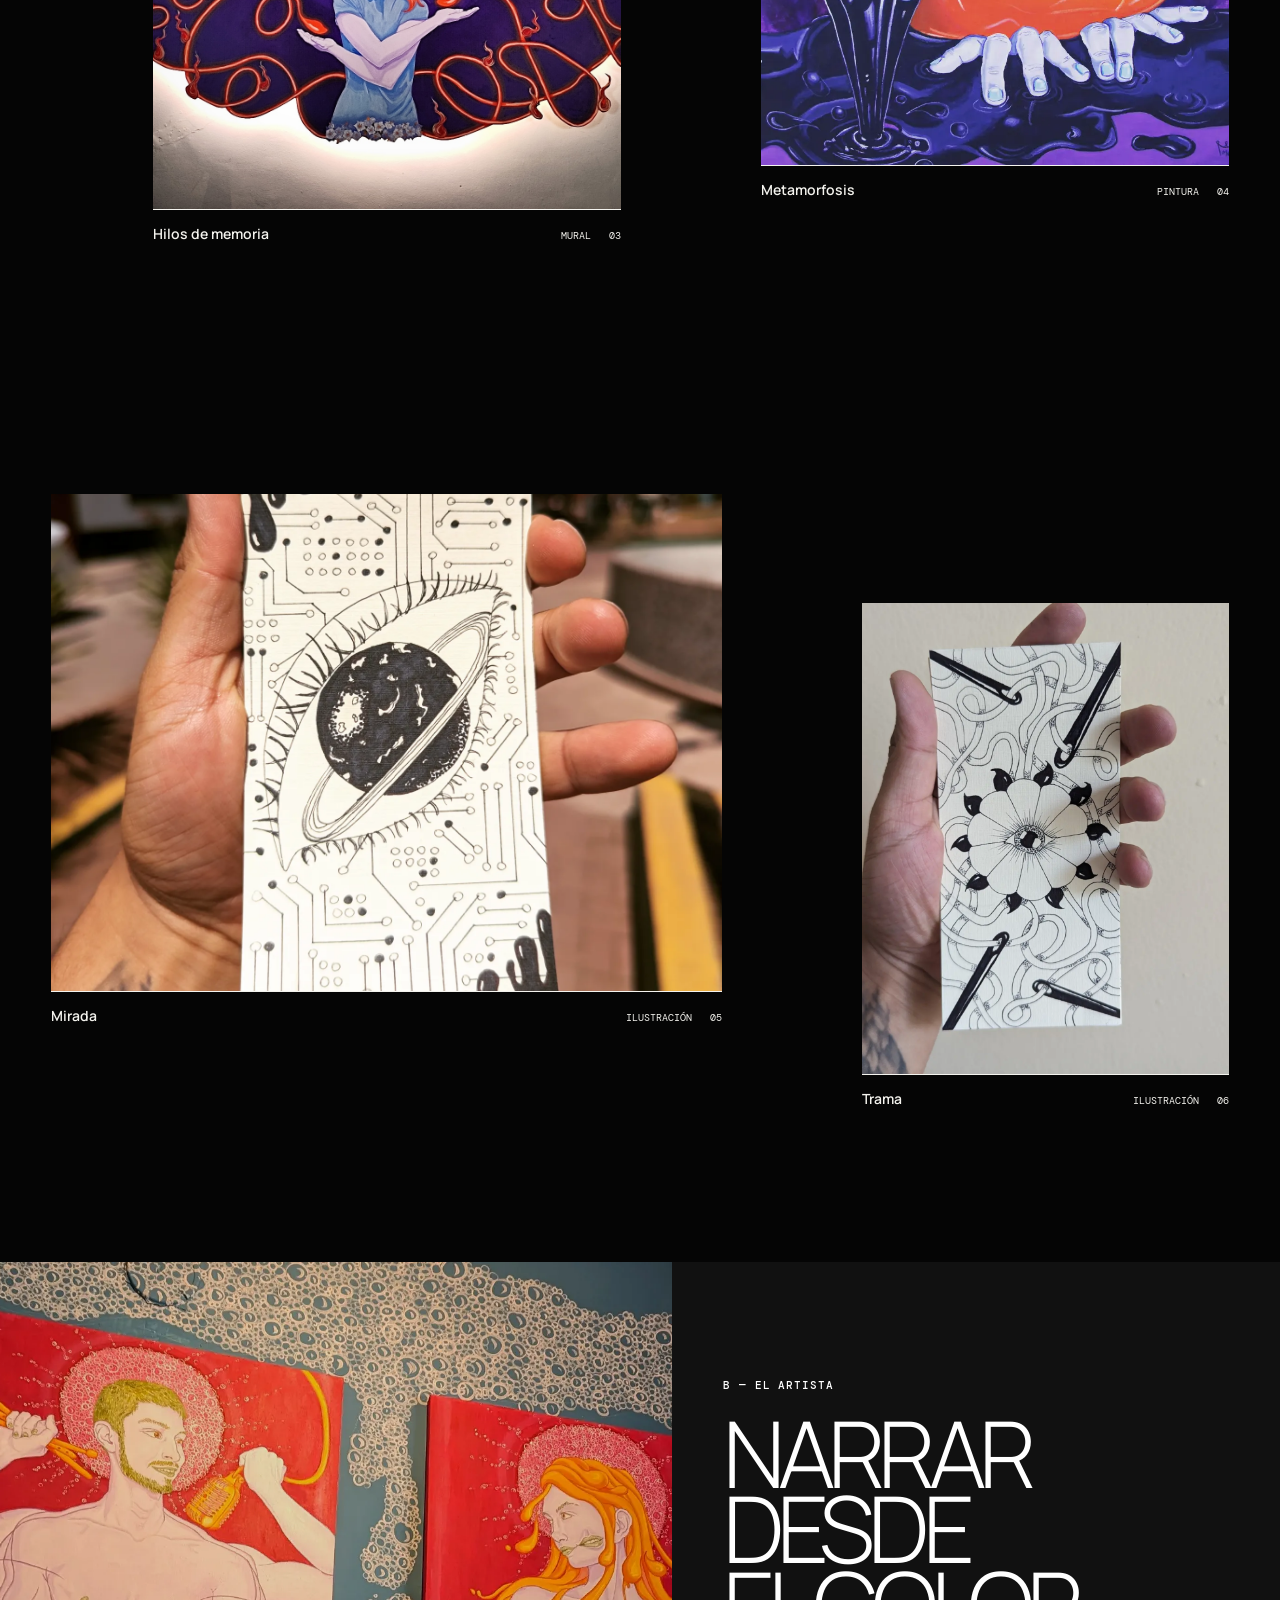
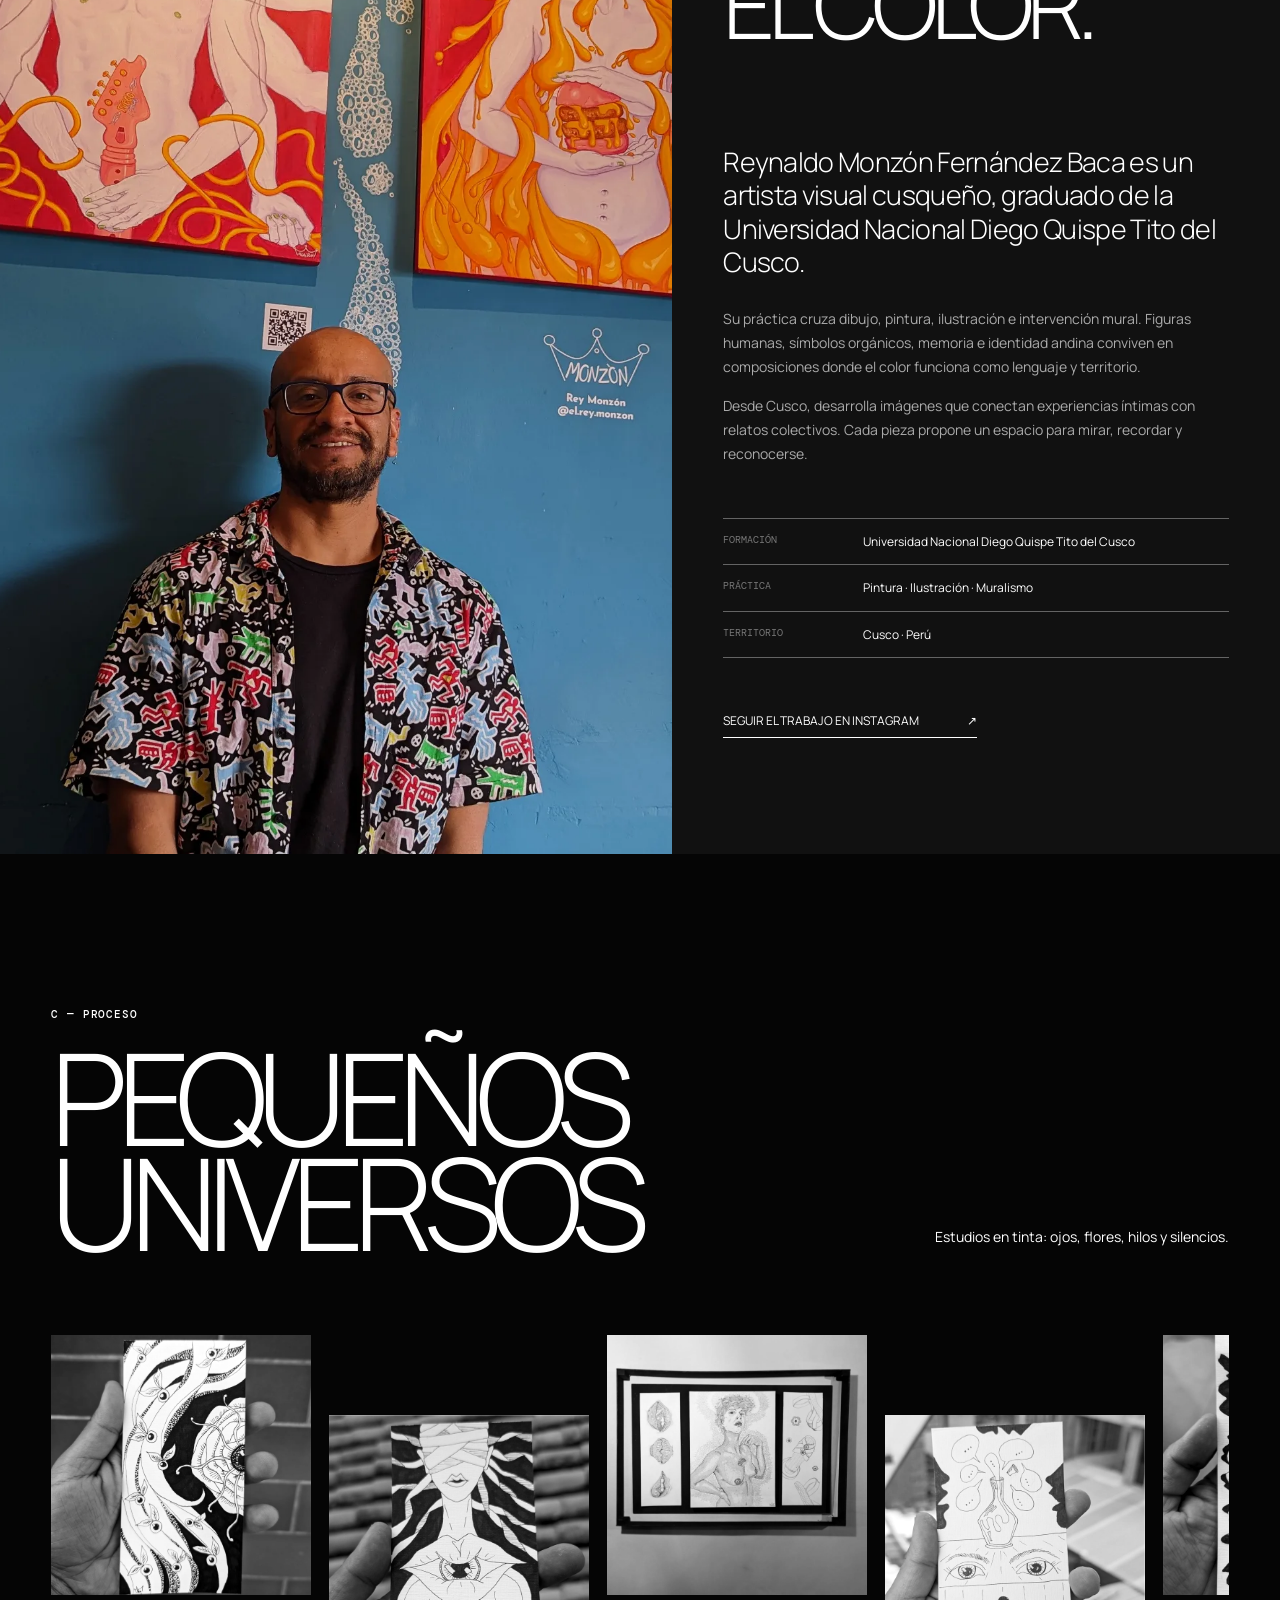
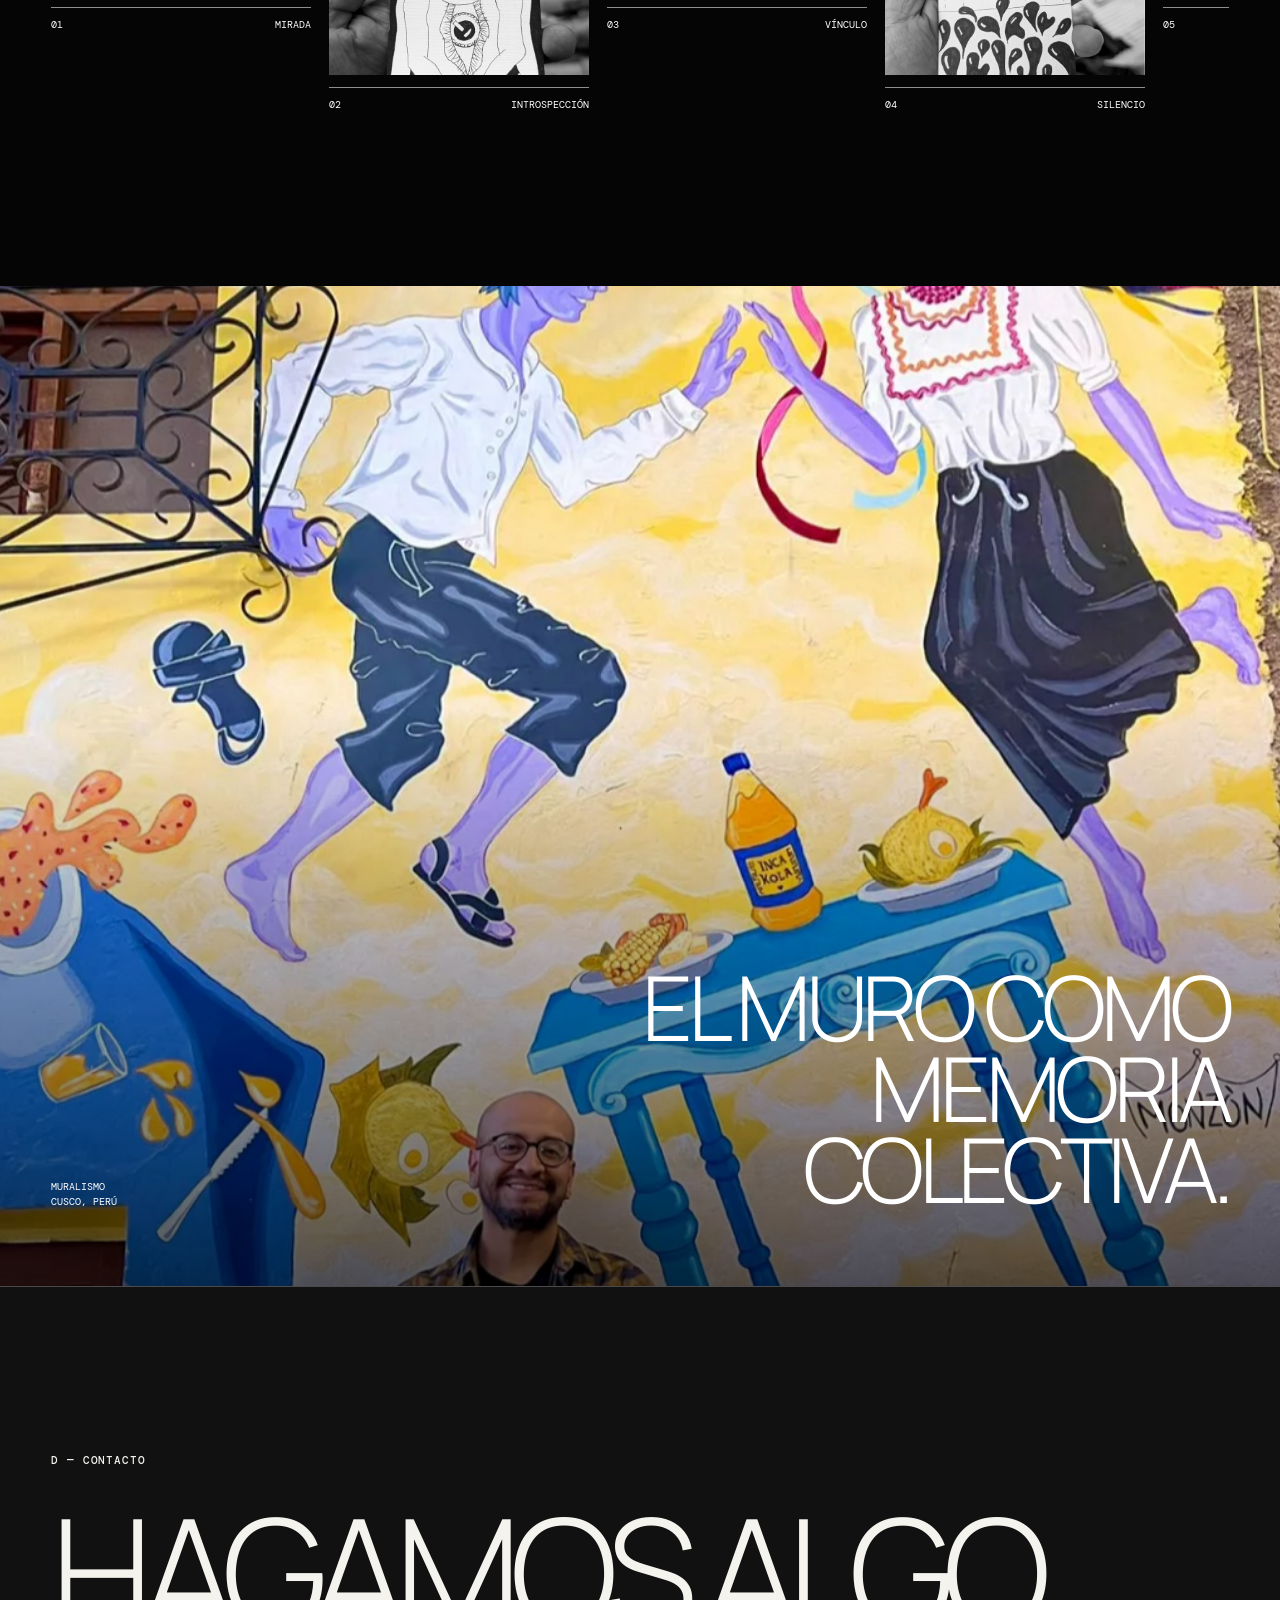
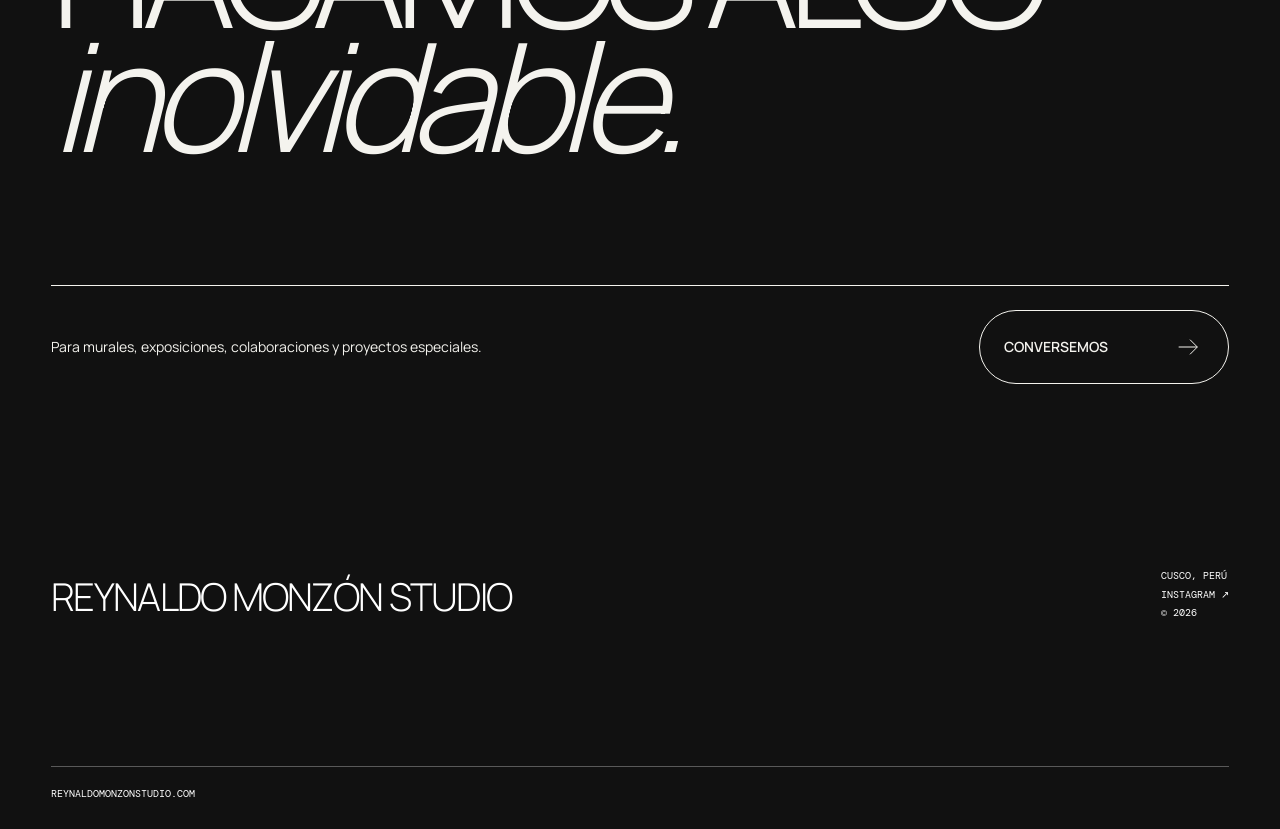
==== commit 4e17ab20: "Fix RM loading screen contrast" ====
--- a/index.html
+++ b/index.html
@@ -14,13 +14,13 @@
   <link rel="preconnect" href="https://fonts.googleapis.com">
   <link rel="preconnect" href="https://fonts.gstatic.com" crossorigin>
   <link href="https://fonts.googleapis.com/css2?family=DM+Mono:wght@300;400;500&family=Manrope:wght@300;400;500;600&display=swap" rel="stylesheet">
-  <link rel="stylesheet" href="css/style.css">
+  <link rel="stylesheet" href="css/style.css?v=4">
 </head>
 <body>
   <a class="skip-link" href="#contenido">Ir al contenido</a>
 
   <div class="preloader" id="preloader" aria-hidden="true">
-    <div class="preloader-mark"><span>R</span><span>M</span></div>
+    <div class="preloader-mark" aria-label="RM">RM</div>
     <div class="preloader-bottom">
       <span>Reynaldo Monzón Studio</span>
       <span id="loadPercent">00%</span>
@@ -211,6 +211,6 @@
     <p id="lightboxCaption"></p>
   </dialog>
 
-  <script src="js/main.js"></script>
+  <script src="js/main.js?v=4"></script>
 </body>
 </html>
--- a/css/style.css
+++ b/css/style.css
@@ -84,9 +84,9 @@
   flex-direction: column;
   justify-content: space-between;
   padding: var(--pad);
-  color: var(--ink);
-  background: var(--white);
-  transition: transform .9s var(--ease), visibility .9s;
+  color: #ffffff;
+  background: #000000;
+  transition: transform 1s var(--ease), visibility 1s;
 }
 
 .preloader.is-hidden {
@@ -96,27 +96,24 @@
 
 .preloader-mark {
   align-self: center;
-  display: flex;
-  overflow: hidden;
+  display: block;
   margin-top: auto;
   margin-bottom: auto;
-  font-size: clamp(110px, 24vw, 360px);
-  font-weight: 300;
-  line-height: .7;
-  letter-spacing: -.14em;
-}
-
-.preloader-mark span {
-  display: block;
+  color: #ffffff;
+  font-family: "DM Mono", monospace;
+  font-size: clamp(110px, 22vw, 330px);
+  font-weight: 400;
+  line-height: 1;
+  letter-spacing: .04em;
+  white-space: nowrap;
   animation: loaderLetter 1s var(--ease) both;
 }
 
-.preloader-mark span:last-child { animation-delay: .08s; }
-
 .preloader-bottom {
   display: flex;
   justify-content: space-between;
-  border-top: 1px solid var(--ink);
+  color: #ffffff;
+  border-top: 1px solid #ffffff;
   padding-top: 10px;
   font-family: "DM Mono", monospace;
   font-size: 10px;
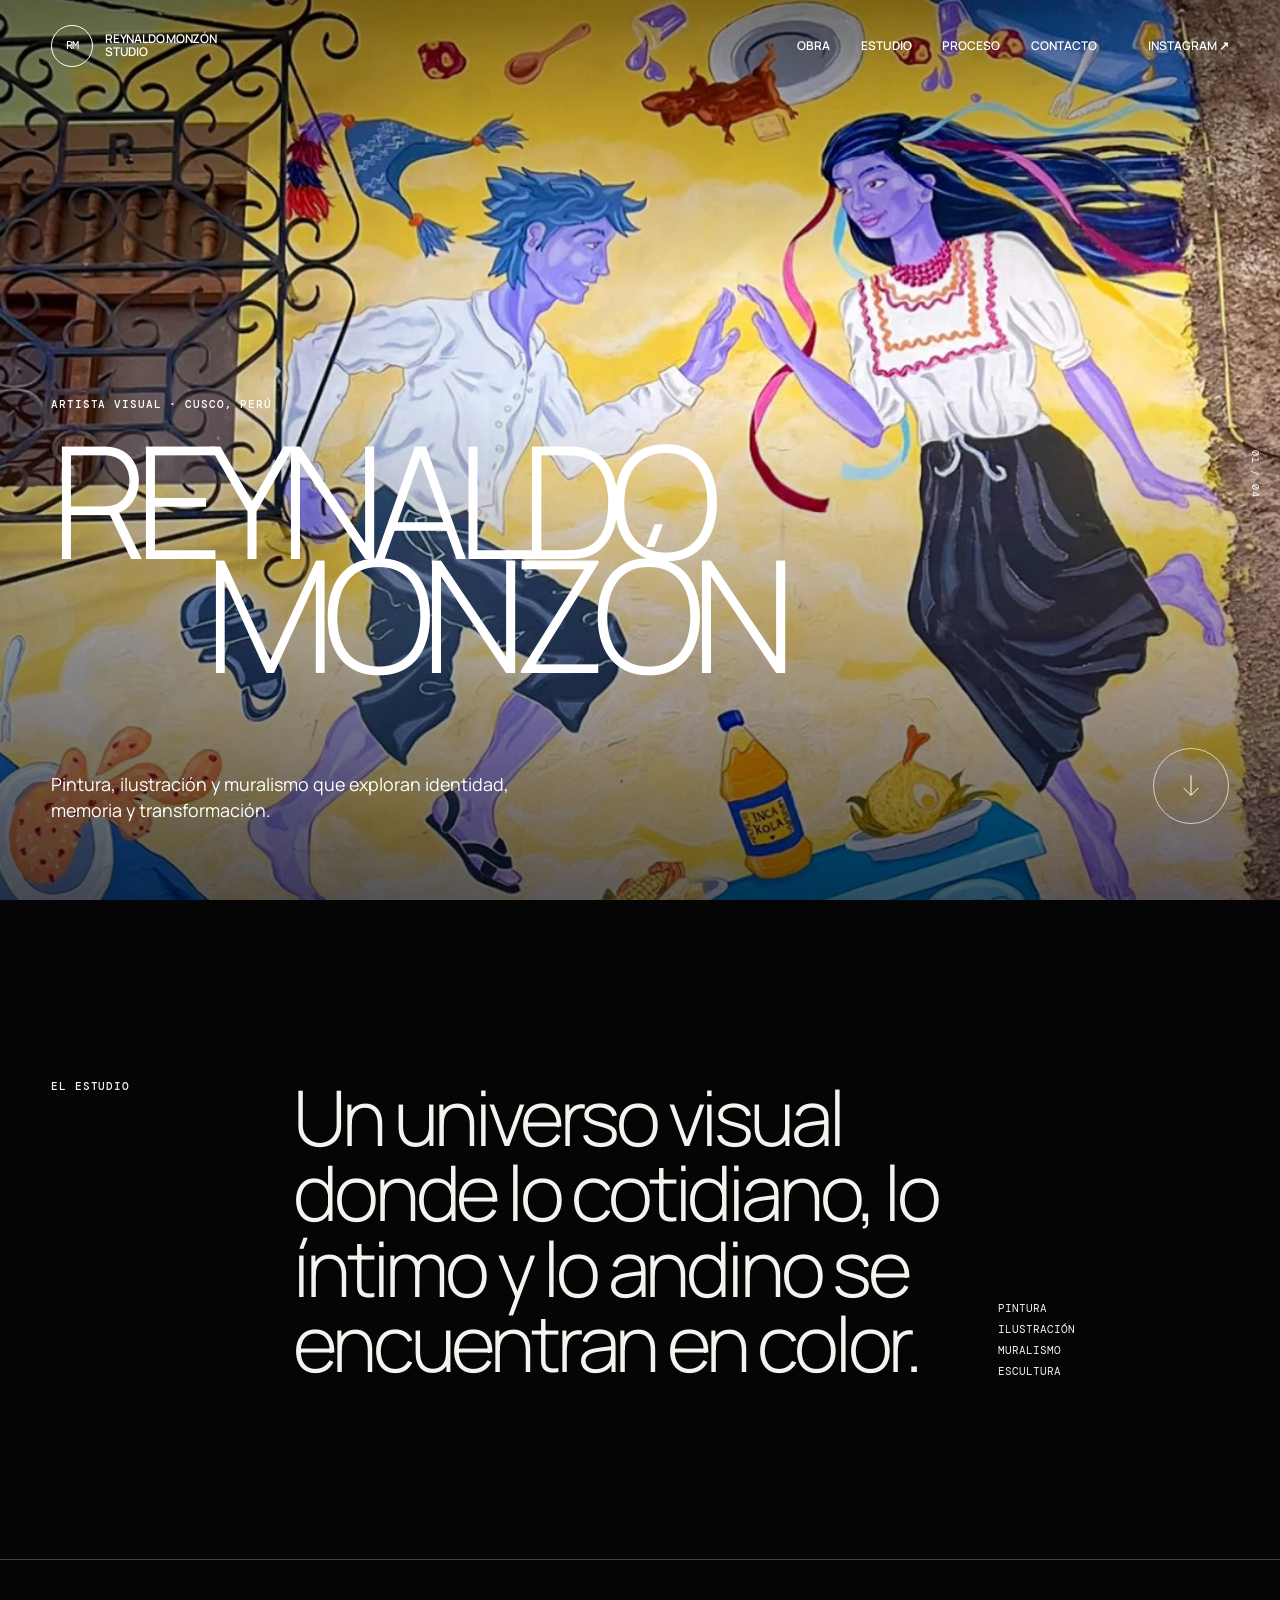
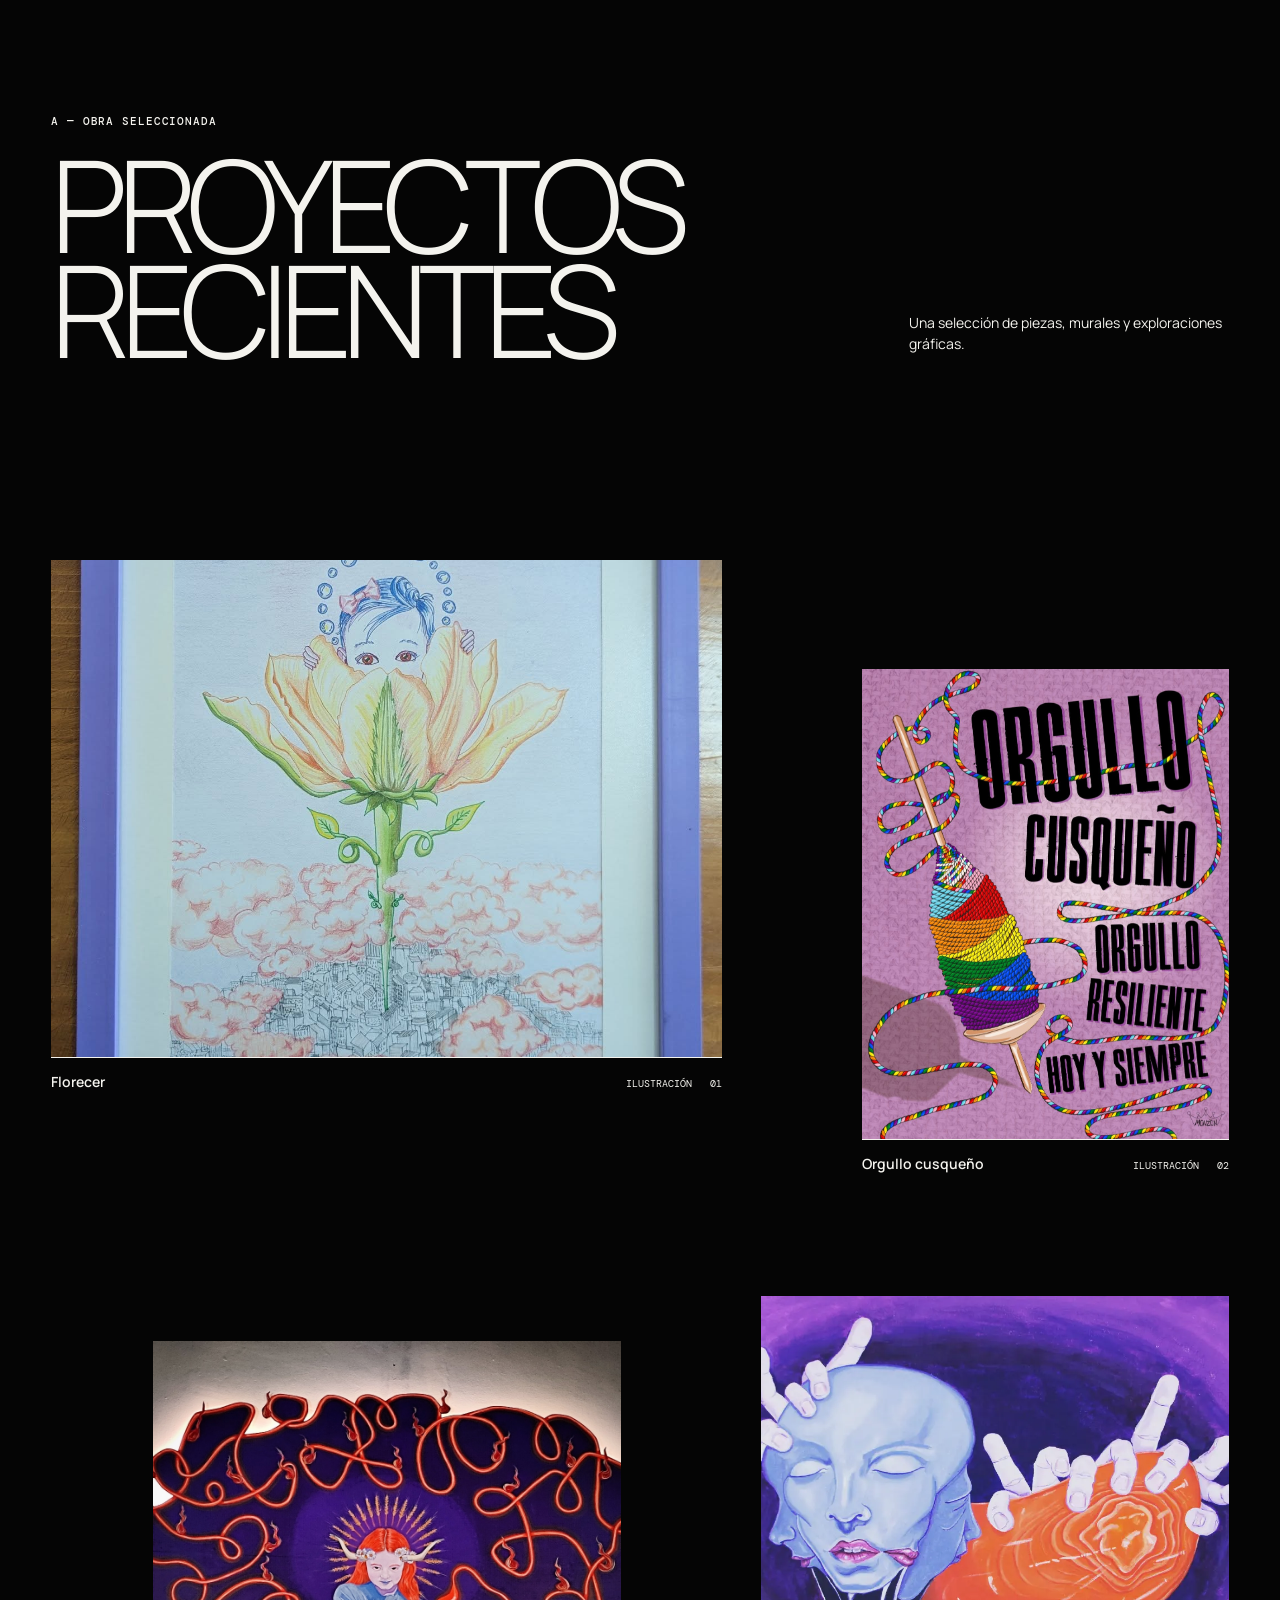
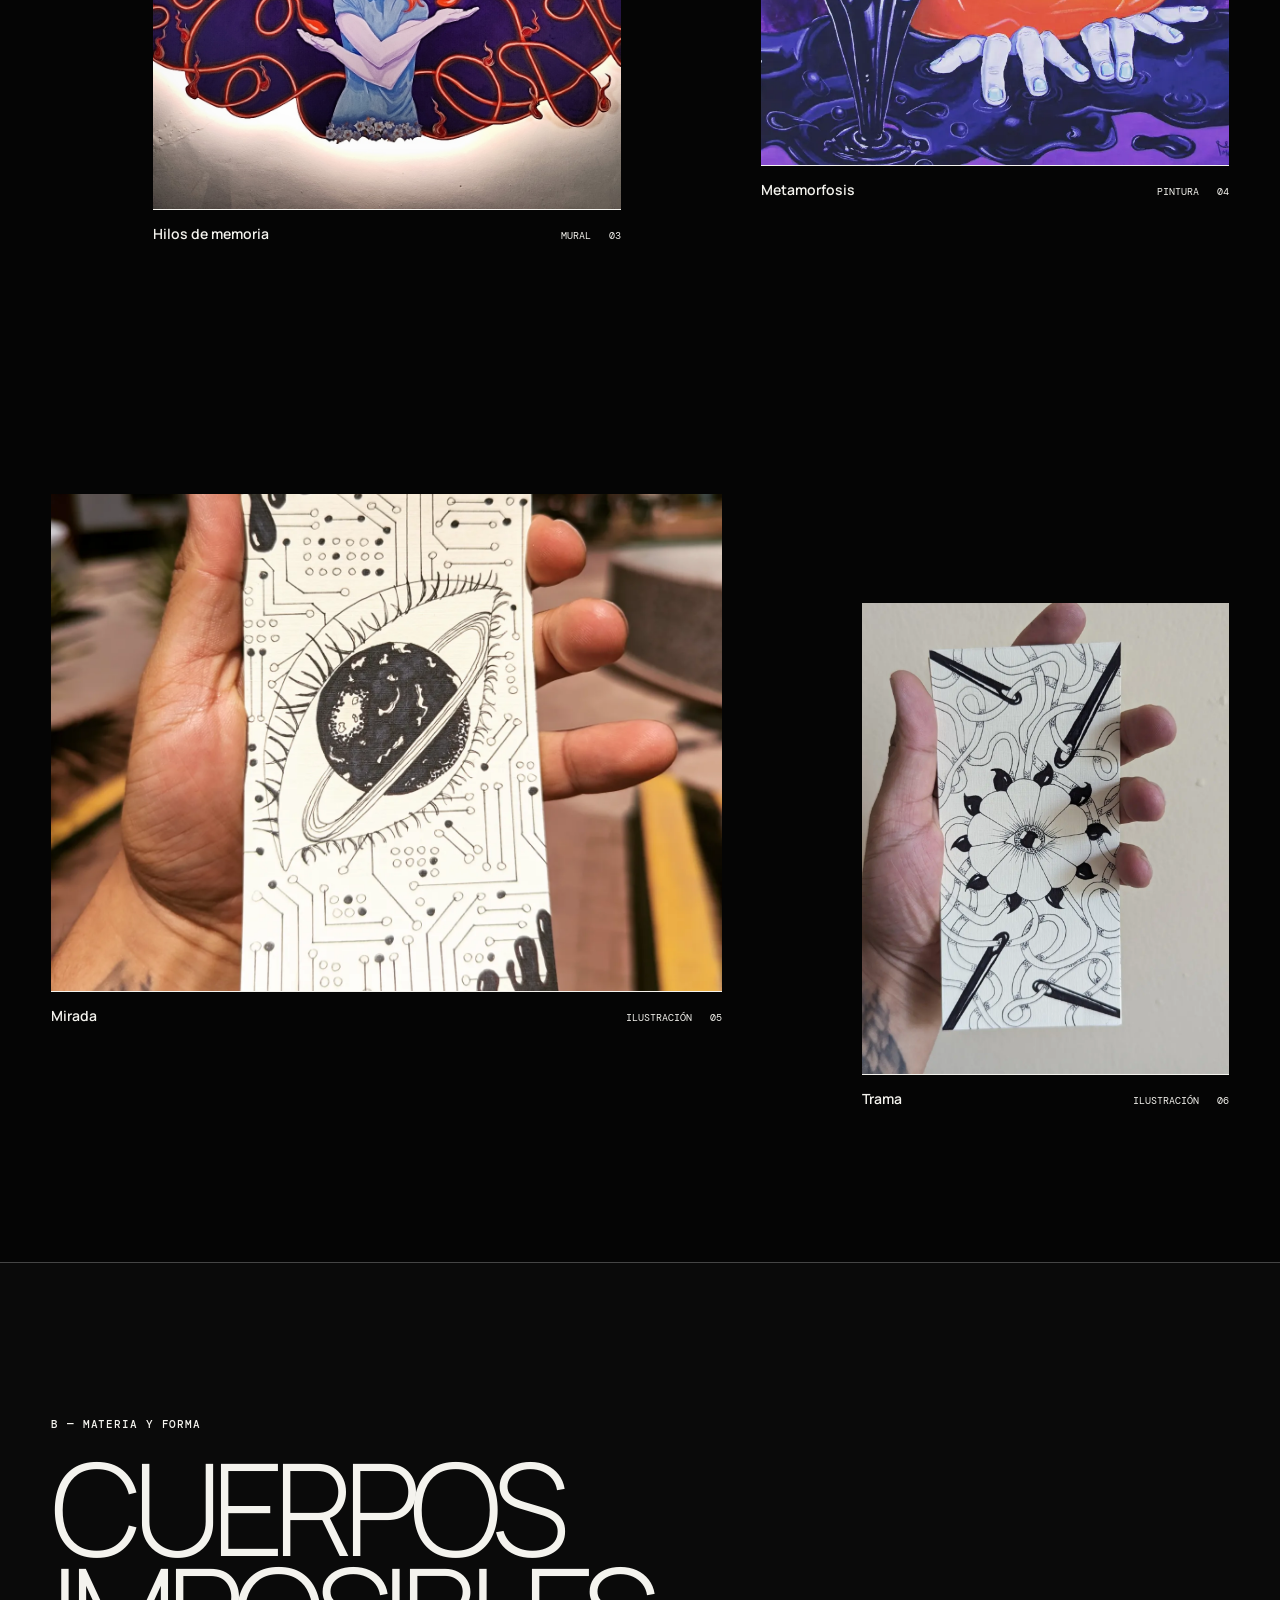
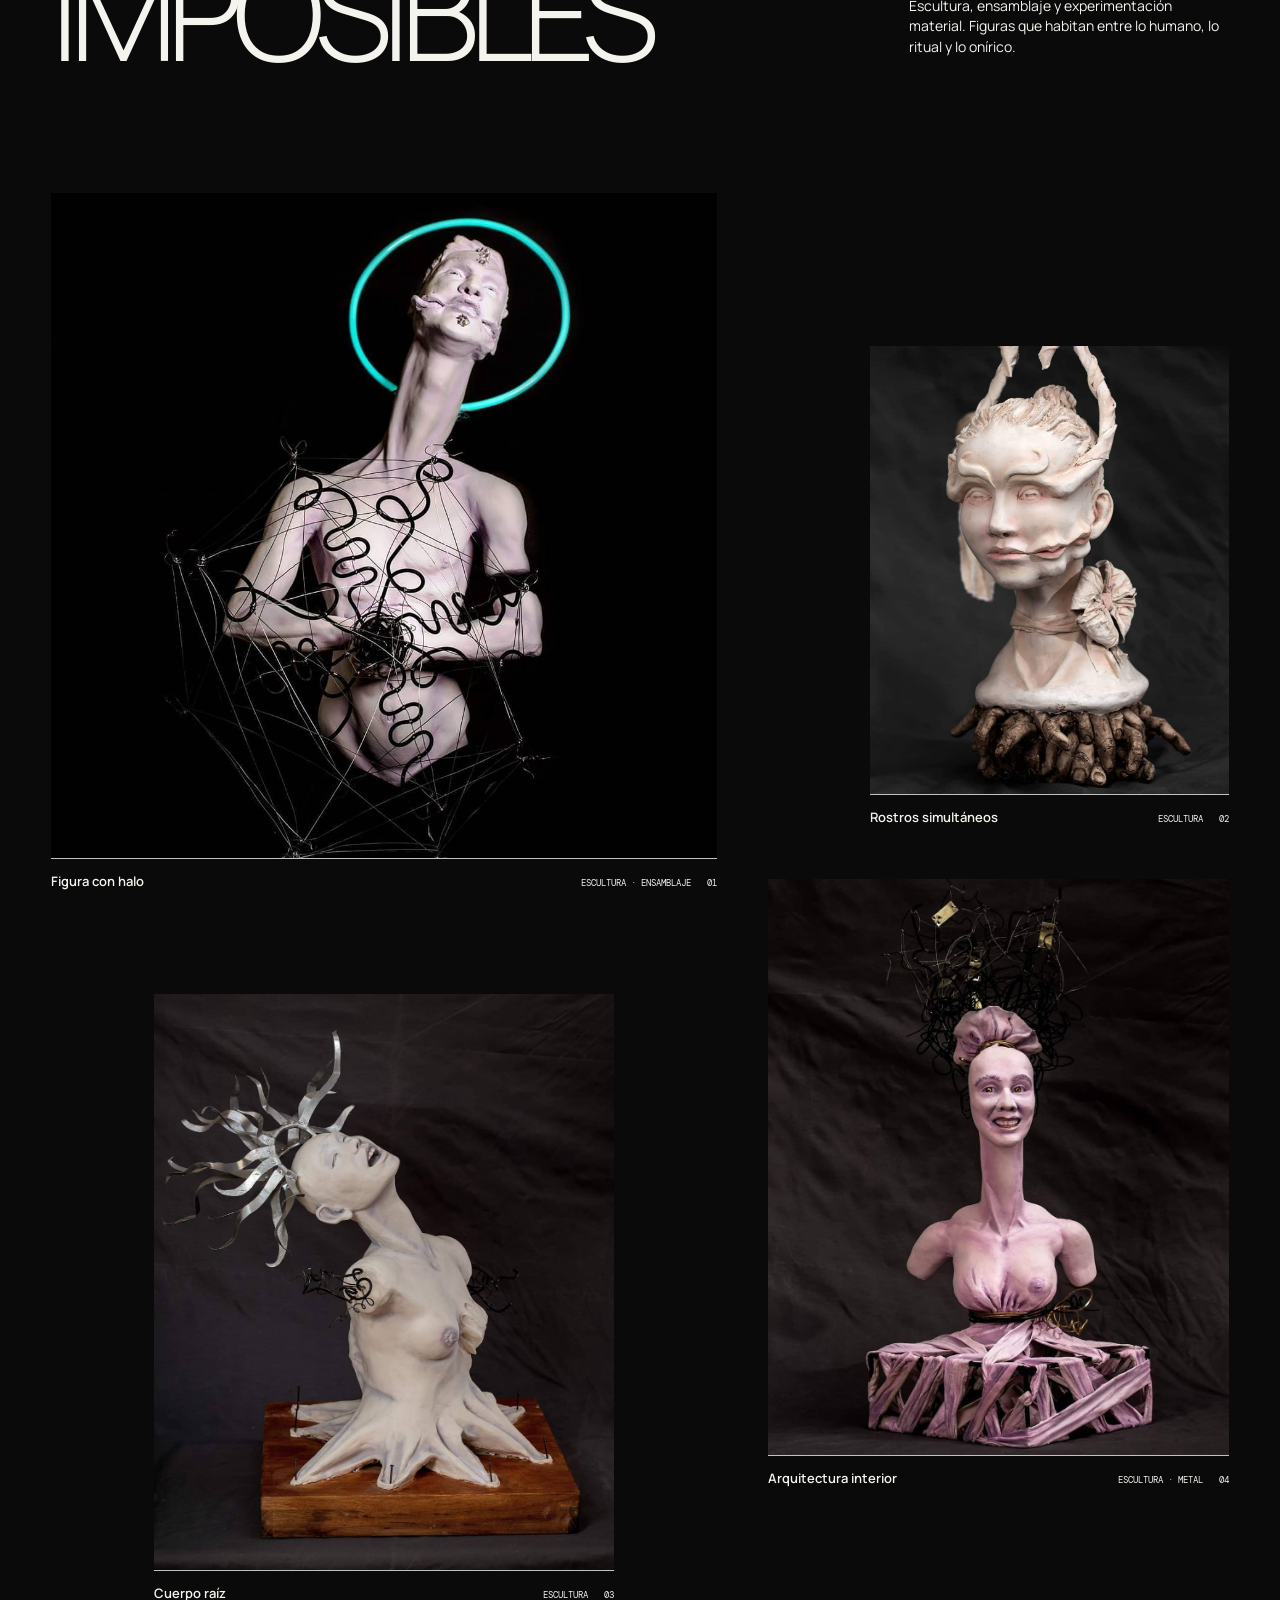
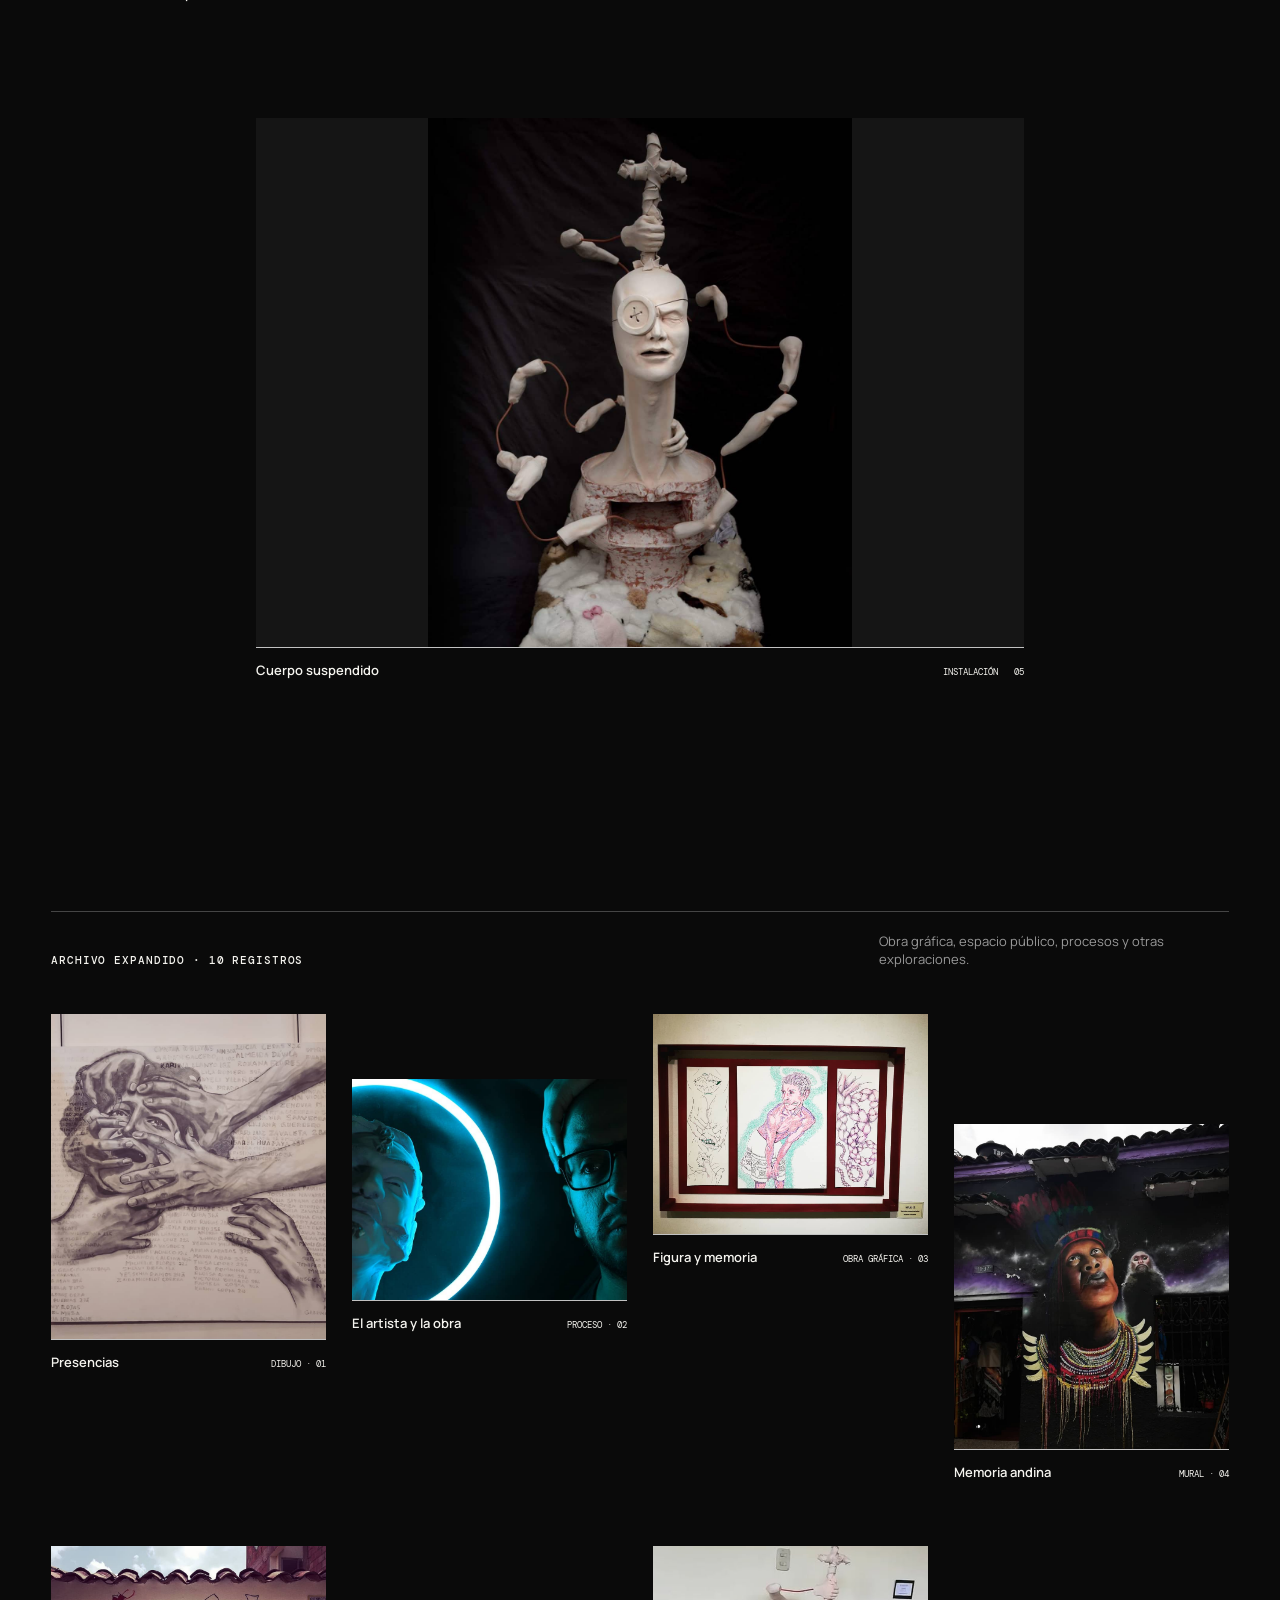
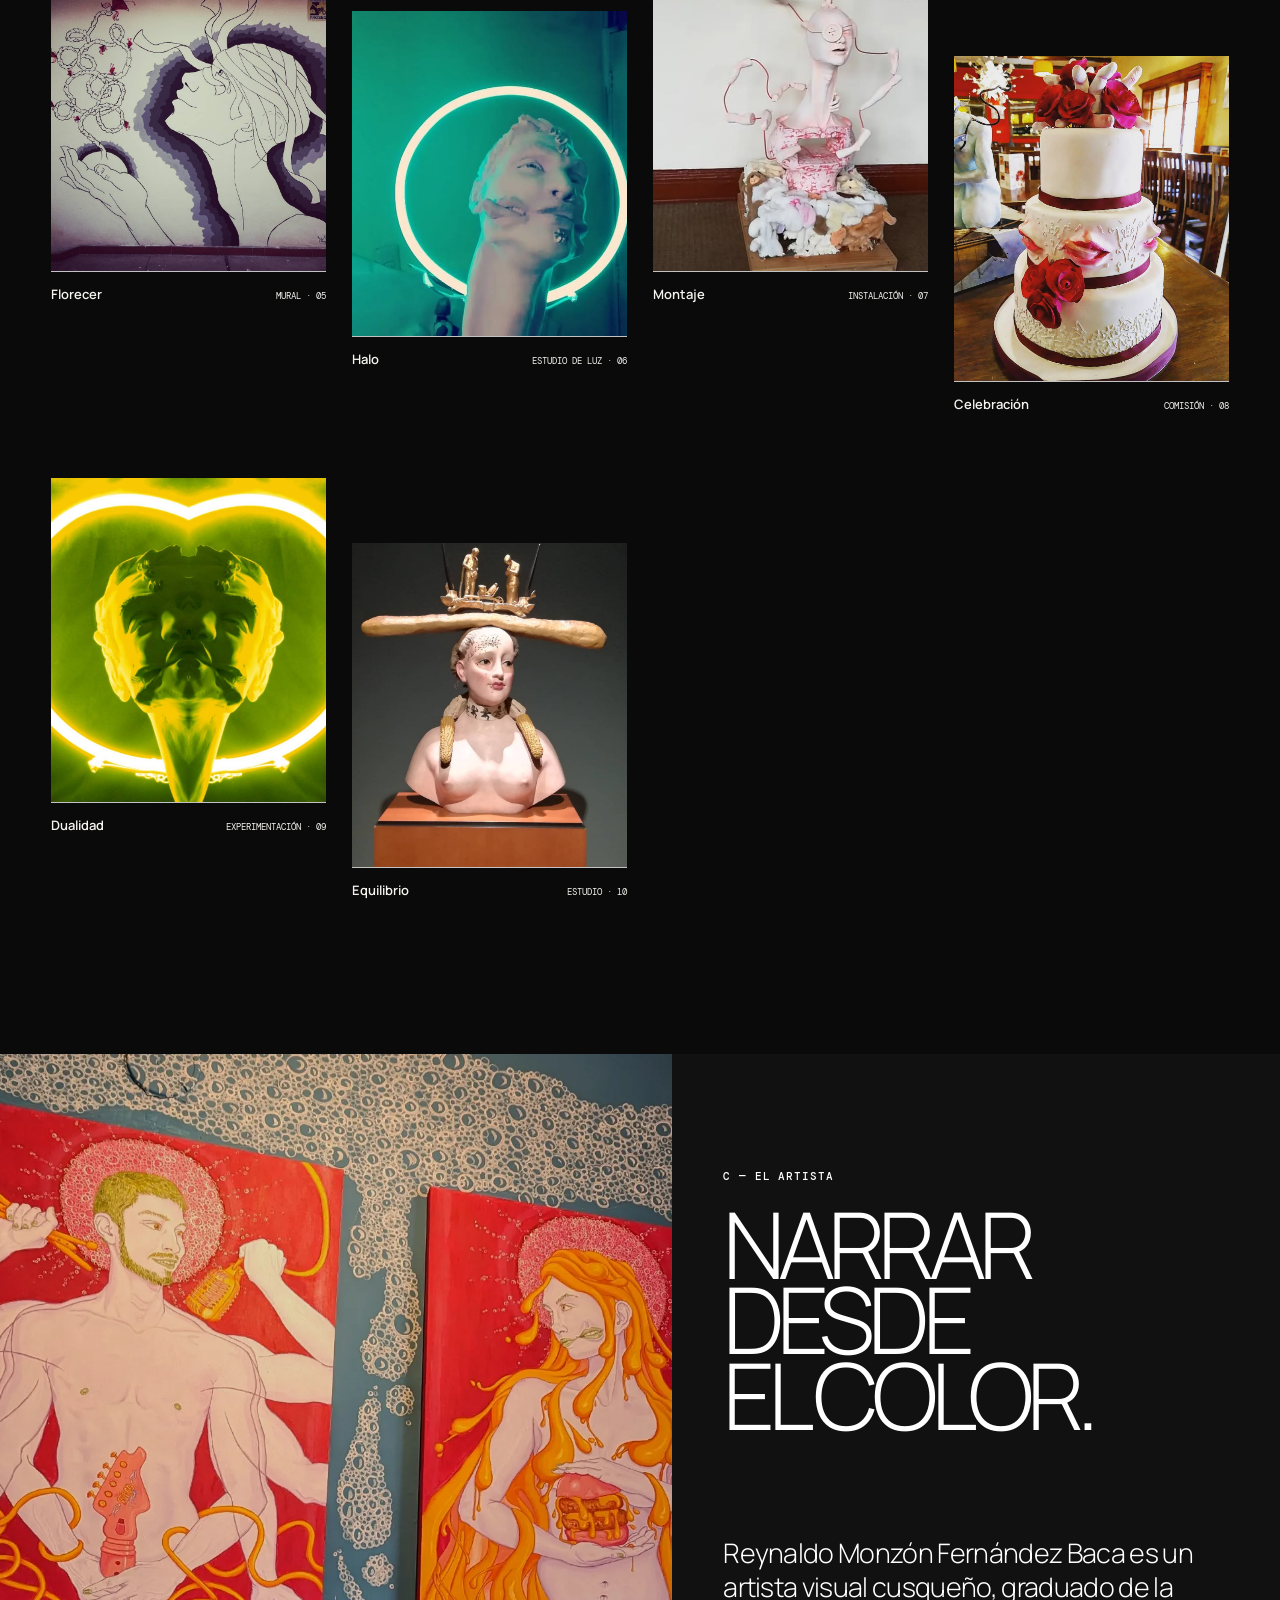
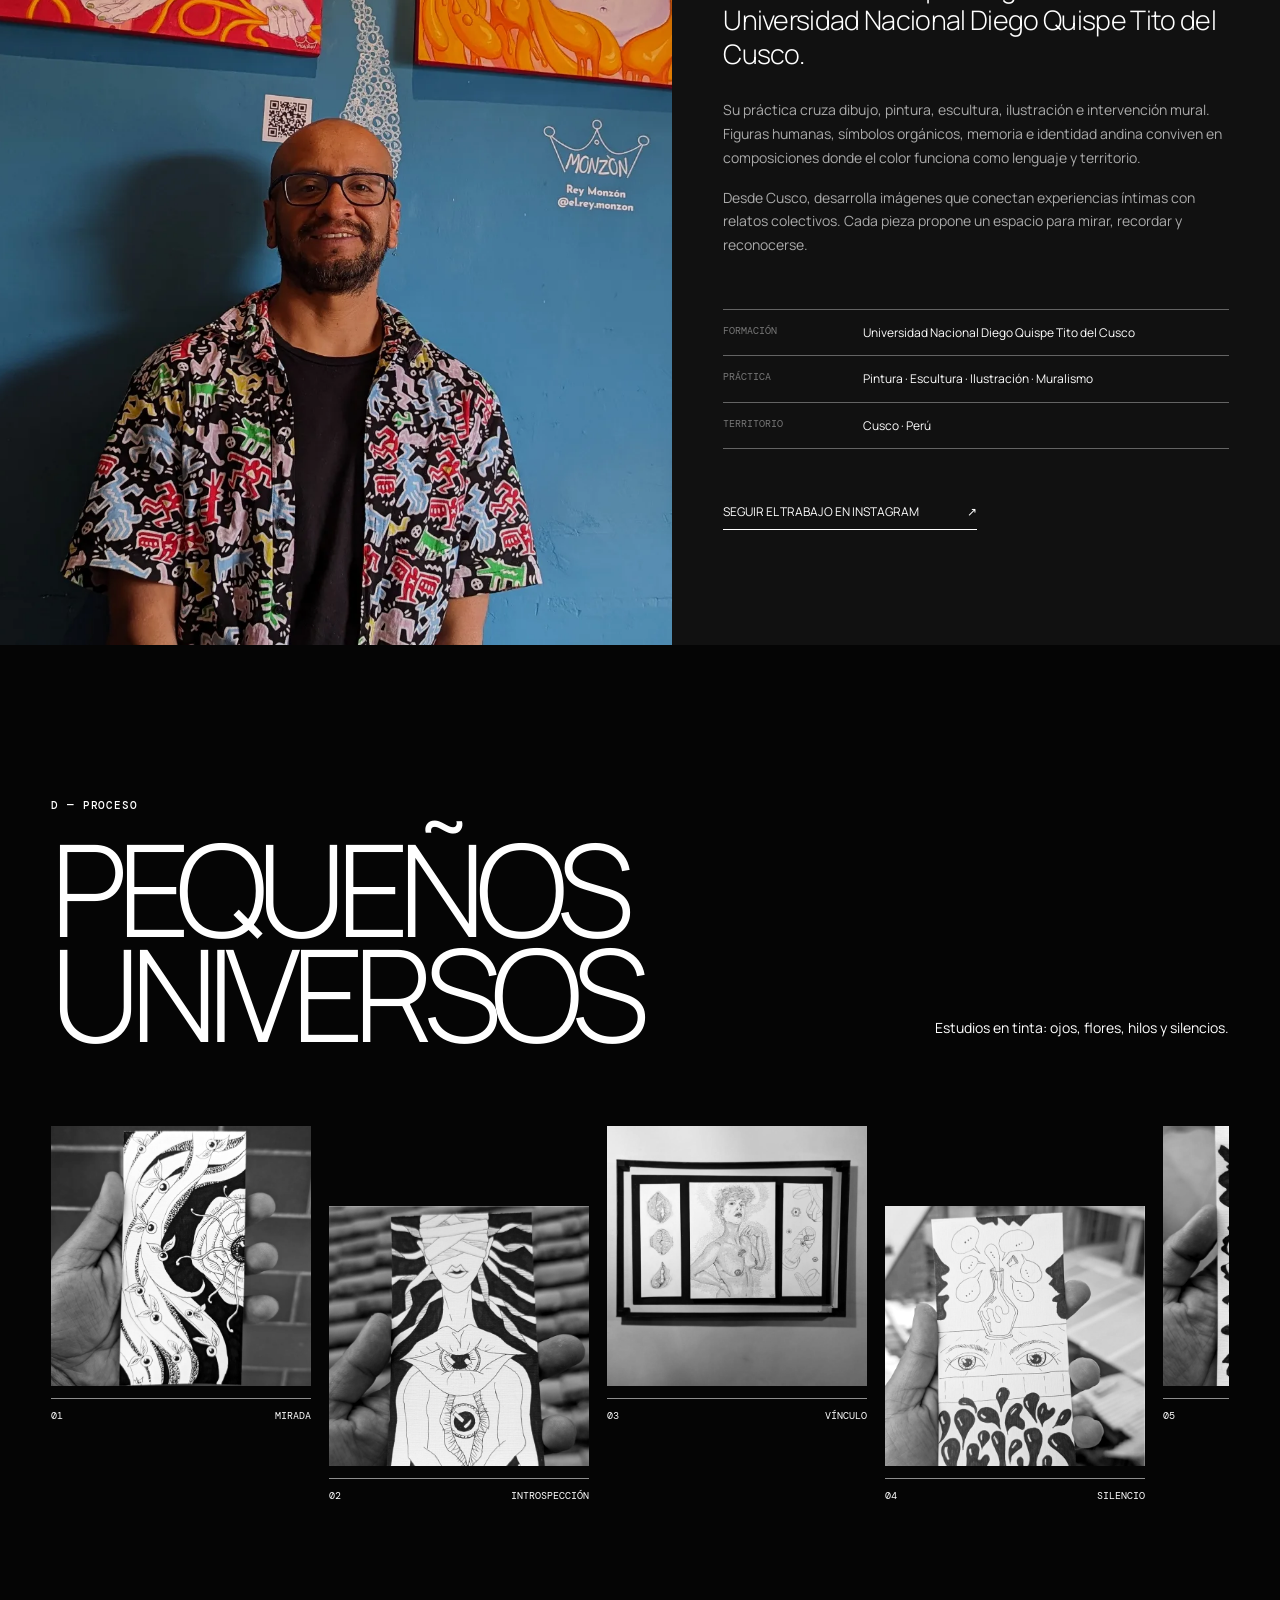
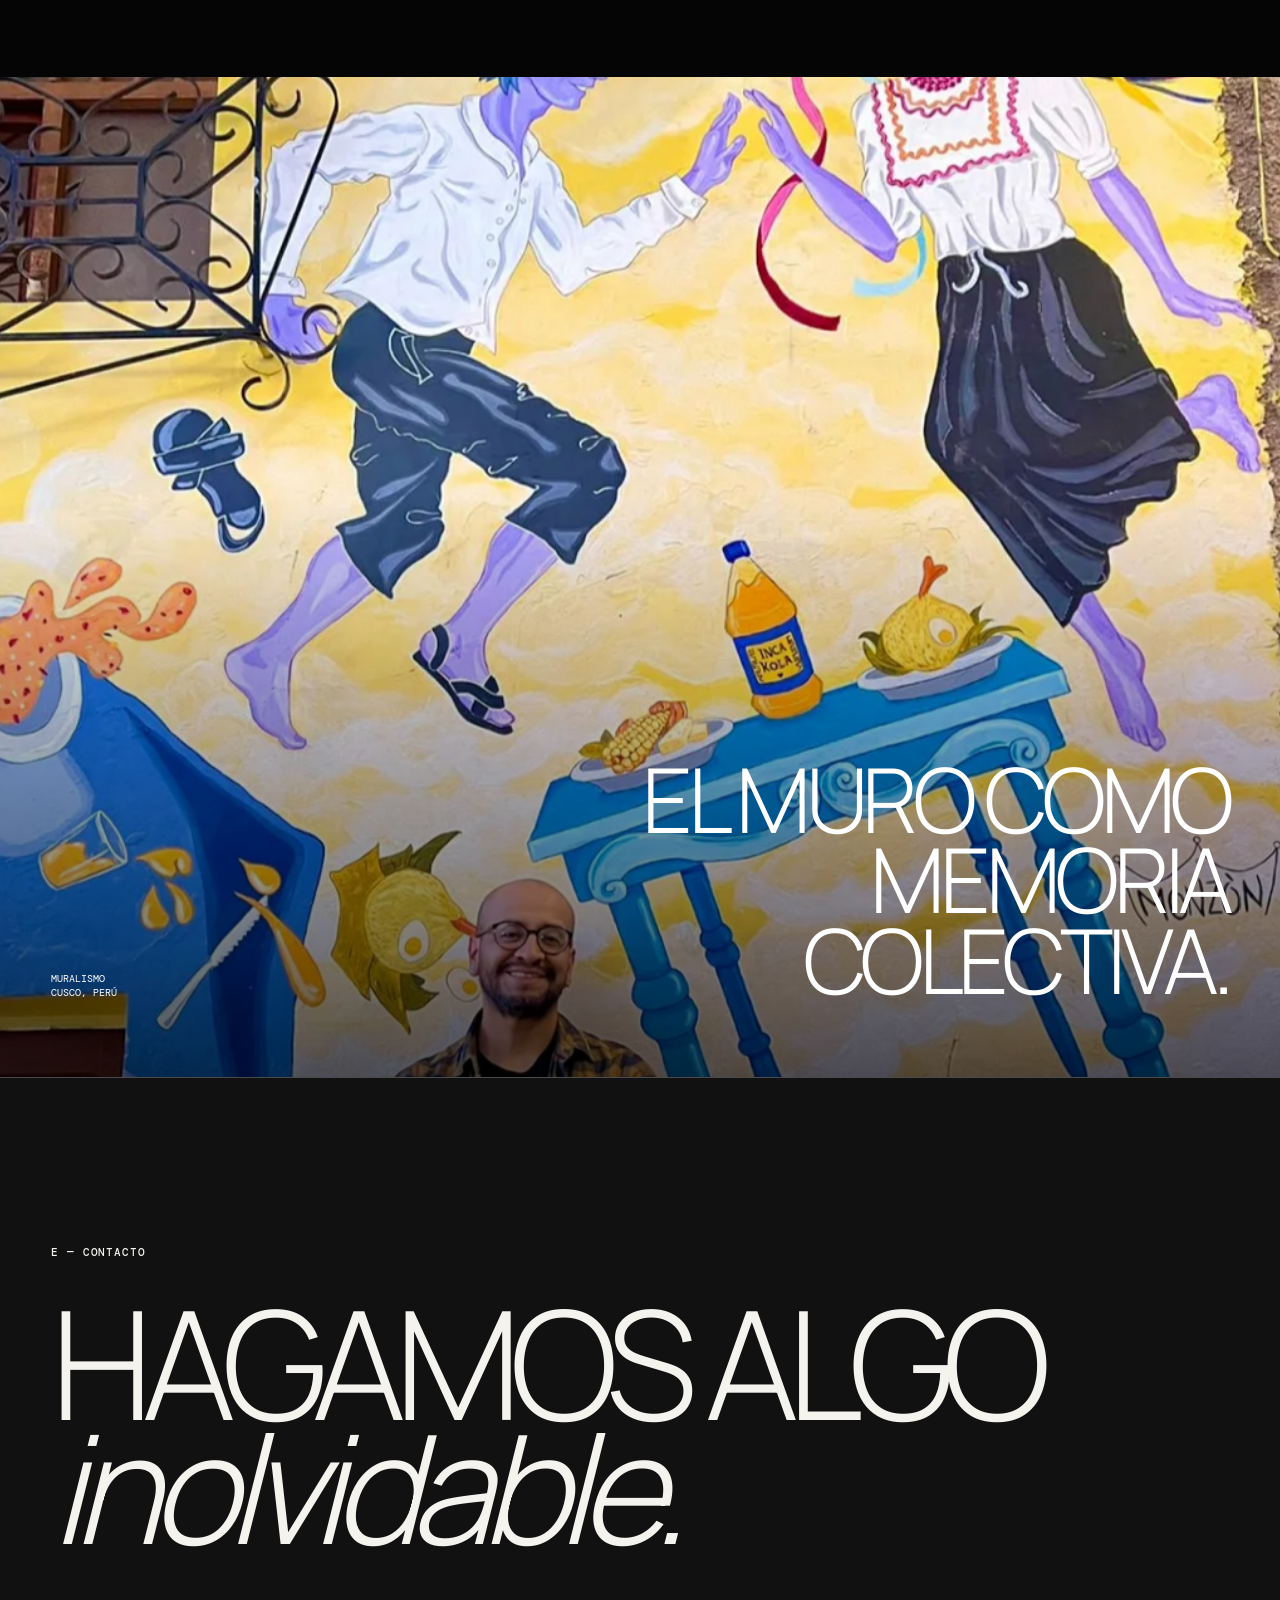
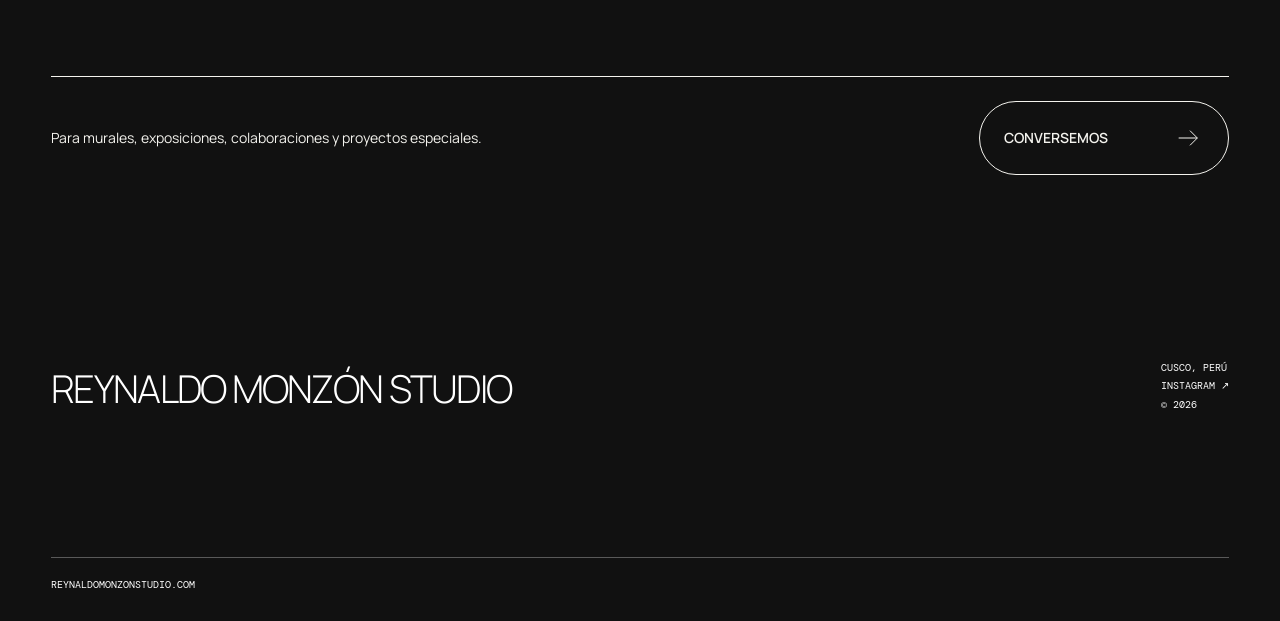
==== commit 41aa16d5: "Expand artist portfolio gallery" ====
--- a/index.html
+++ b/index.html
@@ -3,7 +3,7 @@
 <head>
   <meta charset="UTF-8">
   <meta name="viewport" content="width=device-width, initial-scale=1.0">
-  <meta name="description" content="Reynaldo Monzón Studio. Arte contemporáneo, pintura, ilustración y muralismo desde Cusco, Perú.">
+  <meta name="description" content="Reynaldo Monzón Studio. Arte contemporáneo, pintura, escultura, ilustración y muralismo desde Cusco, Perú.">
   <meta name="theme-color" content="#111111">
   <meta property="og:title" content="Reynaldo Monzón Studio">
   <meta property="og:description" content="Pintura, ilustración y muralismo desde Cusco, Perú.">
@@ -14,7 +14,7 @@
   <link rel="preconnect" href="https://fonts.googleapis.com">
   <link rel="preconnect" href="https://fonts.gstatic.com" crossorigin>
   <link href="https://fonts.googleapis.com/css2?family=DM+Mono:wght@300;400;500&family=Manrope:wght@300;400;500;600&display=swap" rel="stylesheet">
-  <link rel="stylesheet" href="css/style.css?v=4">
+  <link rel="stylesheet" href="css/style.css?v=5">
 </head>
 <body>
   <a class="skip-link" href="#contenido">Ir al contenido</a>
@@ -45,7 +45,7 @@
       <a href="#estudio">Estudio</a>
       <a href="#proceso">Proceso</a>
       <a href="#contacto">Contacto</a>
-      <a class="nav-social" href="https://www.instagram.com/el.rey.monzon/" target="_blank" rel="noopener noreferrer">Instagram ↗</a>
+      <a class="nav-social" href="https://www.instagram.com/pero.sigosiendoelrey/" target="_blank" rel="noopener noreferrer">Instagram ↗</a>
     </nav>
   </header>
 
@@ -75,6 +75,7 @@
         <span>Pintura</span>
         <span>Ilustración</span>
         <span>Muralismo</span>
+        <span>Escultura</span>
       </div>
     </section>
 
@@ -120,29 +121,114 @@
       </div>
     </section>
 
+    <section class="material" aria-labelledby="materialTitle">
+      <header class="section-heading material-heading">
+        <div>
+          <p class="eyebrow">B — Materia y forma</p>
+          <h2 id="materialTitle">Cuerpos<br>imposibles</h2>
+        </div>
+        <p class="heading-note">Escultura, ensamblaje y experimentación material. Figuras que habitan entre lo humano, lo ritual y lo onírico.</p>
+      </header>
+
+      <div class="sculpture-grid">
+        <button class="art-card art-card-large" type="button" data-lightbox="assets/images/escultura-halo.jpg" data-caption="Figura con halo · Escultura y ensamblaje">
+          <span class="art-card-image"><img src="assets/images/escultura-halo.jpg" alt="Escultura de figura alargada con halo luminoso y entramado metálico" loading="lazy"></span>
+          <span class="art-card-info"><b>Figura con halo</b><small>Escultura · Ensamblaje</small><i>01</i></span>
+        </button>
+
+        <button class="art-card art-card-tall" type="button" data-lightbox="assets/images/escultura-rostros.jpg" data-caption="Rostros simultáneos · Escultura">
+          <span class="art-card-image"><img src="assets/images/escultura-rostros.jpg" alt="Busto escultórico de múltiples rostros sobre una base de manos" loading="lazy"></span>
+          <span class="art-card-info"><b>Rostros simultáneos</b><small>Escultura</small><i>02</i></span>
+        </button>
+
+        <button class="art-card art-card-portrait" type="button" data-lightbox="assets/images/escultura-raices.jpg" data-caption="Cuerpo raíz · Escultura">
+          <span class="art-card-image"><img src="assets/images/escultura-raices.jpg" alt="Escultura de torso femenino enraizado con corona metálica" loading="lazy"></span>
+          <span class="art-card-info"><b>Cuerpo raíz</b><small>Escultura</small><i>03</i></span>
+        </button>
+
+        <button class="art-card art-card-portrait art-card-shift" type="button" data-lightbox="assets/images/escultura-purpura.jpg" data-caption="Arquitectura interior · Escultura y metal">
+          <span class="art-card-image"><img src="assets/images/escultura-purpura.jpg" alt="Busto escultórico púrpura con cuello alargado y estructura metálica" loading="lazy"></span>
+          <span class="art-card-info"><b>Arquitectura interior</b><small>Escultura · Metal</small><i>04</i></span>
+        </button>
+
+        <button class="art-card art-card-cinematic" type="button" data-lightbox="assets/images/escultura-boton.jpg" data-caption="Cuerpo suspendido · Instalación escultórica">
+          <span class="art-card-image"><img src="assets/images/escultura-boton.jpg" alt="Escultura de cuello alargado con ojo de botón y extremidades suspendidas" loading="lazy"></span>
+          <span class="art-card-info"><b>Cuerpo suspendido</b><small>Instalación</small><i>05</i></span>
+        </button>
+      </div>
+
+      <div class="archive-heading" id="archivo">
+        <p class="eyebrow">Archivo expandido · 10 registros</p>
+        <p>Obra gráfica, espacio público, procesos y otras exploraciones.</p>
+      </div>
+
+      <div class="archive-grid">
+        <button class="archive-card" type="button" data-lightbox="assets/images/obra-manos.jpg" data-caption="Presencias · Dibujo">
+          <span class="archive-image"><img src="assets/images/obra-manos.jpg" alt="Dibujo monocromático de un rostro cubierto por numerosas manos" loading="lazy"></span>
+          <span class="archive-info"><b>Presencias</b><small>Dibujo · 01</small></span>
+        </button>
+        <button class="archive-card archive-landscape" type="button" data-lightbox="assets/images/artista-escultura-halo.jpg" data-caption="El artista y la obra · Proceso">
+          <span class="archive-image"><img src="assets/images/artista-escultura-halo.jpg" alt="Reynaldo Monzón junto a una escultura iluminada con luz azul" loading="lazy"></span>
+          <span class="archive-info"><b>El artista y la obra</b><small>Proceso · 02</small></span>
+        </button>
+        <button class="archive-card archive-landscape" type="button" data-lightbox="assets/images/triptico-figura.jpg" data-caption="Figura y memoria · Obra gráfica">
+          <span class="archive-image"><img src="assets/images/triptico-figura.jpg" alt="Tríptico enmarcado de figura humana, bocas y cabello trenzado" loading="lazy"></span>
+          <span class="archive-info"><b>Figura y memoria</b><small>Obra gráfica · 03</small></span>
+        </button>
+        <button class="archive-card" type="button" data-lightbox="assets/images/mural-memoria-andina.jpg" data-caption="Memoria andina · Mural">
+          <span class="archive-image"><img src="assets/images/mural-memoria-andina.jpg" alt="Mural de figura indígena con tocado y cielo estrellado" loading="lazy"></span>
+          <span class="archive-info"><b>Memoria andina</b><small>Mural · 04</small></span>
+        </button>
+        <button class="archive-card" type="button" data-lightbox="assets/images/mural-florecer.jpg" data-caption="Florecer · Mural">
+          <span class="archive-image"><img src="assets/images/mural-florecer.jpg" alt="Mural lineal de un perfil humano y flores" loading="lazy"></span>
+          <span class="archive-info"><b>Florecer</b><small>Mural · 05</small></span>
+        </button>
+        <button class="archive-card" type="button" data-lightbox="assets/images/detalle-escultura-neon.jpg" data-caption="Halo · Estudio de luz">
+          <span class="archive-image"><img src="assets/images/detalle-escultura-neon.jpg" alt="Detalle de escultura iluminada por un halo azul" loading="lazy"></span>
+          <span class="archive-info"><b>Halo</b><small>Estudio de luz · 06</small></span>
+        </button>
+        <button class="archive-card" type="button" data-lightbox="assets/images/instalacion-escultura.jpg" data-caption="Montaje · Registro de instalación">
+          <span class="archive-image"><img src="assets/images/instalacion-escultura.jpg" alt="Registro de una escultura de cuerpo alargado instalada en una sala" loading="lazy"></span>
+          <span class="archive-info"><b>Montaje</b><small>Instalación · 07</small></span>
+        </button>
+        <button class="archive-card" type="button" data-lightbox="assets/images/comision-escultorica.jpg" data-caption="Celebración · Comisión escultórica">
+          <span class="archive-image"><img src="assets/images/comision-escultorica.jpg" alt="Composición escultórica de varios niveles con flores y formas anatómicas" loading="lazy"></span>
+          <span class="archive-info"><b>Celebración</b><small>Comisión · 08</small></span>
+        </button>
+        <button class="archive-card" type="button" data-lightbox="assets/images/experimento-luz.jpg" data-caption="Dualidad · Experimentación visual">
+          <span class="archive-image"><img src="assets/images/experimento-luz.jpg" alt="Composición simétrica de una escultura iluminada en amarillo y verde" loading="lazy"></span>
+          <span class="archive-info"><b>Dualidad</b><small>Experimentación · 09</small></span>
+        </button>
+        <button class="archive-card" type="button" data-lightbox="assets/images/estudio-figura.jpg" data-caption="Equilibrio · Estudio de forma">
+          <span class="archive-image"><img src="assets/images/estudio-figura.jpg" alt="Figura escultórica con formas orgánicas y elementos en equilibrio" loading="lazy"></span>
+          <span class="archive-info"><b>Equilibrio</b><small>Estudio · 10</small></span>
+        </button>
+      </div>
+    </section>
+
     <section class="studio" id="estudio" aria-labelledby="studioTitle">
       <div class="studio-portrait reveal">
         <img src="assets/images/reynaldo-monzon-artista.webp" alt="Reynaldo Monzón frente a dos de sus obras">
       </div>
       <div class="studio-copy">
-        <p class="eyebrow">B — El artista</p>
+        <p class="eyebrow">C — El artista</p>
         <h2 id="studioTitle">Narrar desde<br>el color.</h2>
         <p class="studio-lead">Reynaldo Monzón Fernández Baca es un artista visual cusqueño, graduado de la Universidad Nacional Diego Quispe Tito del Cusco.</p>
-        <p>Su práctica cruza dibujo, pintura, ilustración e intervención mural. Figuras humanas, símbolos orgánicos, memoria e identidad andina conviven en composiciones donde el color funciona como lenguaje y territorio.</p>
+        <p>Su práctica cruza dibujo, pintura, escultura, ilustración e intervención mural. Figuras humanas, símbolos orgánicos, memoria e identidad andina conviven en composiciones donde el color funciona como lenguaje y territorio.</p>
         <p>Desde Cusco, desarrolla imágenes que conectan experiencias íntimas con relatos colectivos. Cada pieza propone un espacio para mirar, recordar y reconocerse.</p>
         <dl class="bio-facts">
           <div><dt>Formación</dt><dd>Universidad Nacional Diego Quispe Tito del Cusco</dd></div>
-          <div><dt>Práctica</dt><dd>Pintura · Ilustración · Muralismo</dd></div>
+          <div><dt>Práctica</dt><dd>Pintura · Escultura · Ilustración · Muralismo</dd></div>
           <div><dt>Territorio</dt><dd>Cusco · Perú</dd></div>
         </dl>
-        <a class="text-link" href="https://www.instagram.com/el.rey.monzon/" target="_blank" rel="noopener noreferrer">Seguir el trabajo en Instagram <span>↗</span></a>
+        <a class="text-link" href="https://www.instagram.com/pero.sigosiendoelrey/" target="_blank" rel="noopener noreferrer">Seguir el trabajo en Instagram <span>↗</span></a>
       </div>
     </section>
 
     <section class="process" id="proceso" aria-labelledby="processTitle">
       <header class="section-heading process-heading">
         <div>
-          <p class="eyebrow">C — Proceso</p>
+          <p class="eyebrow">D — Proceso</p>
           <h2 id="processTitle">Pequeños<br>universos</h2>
         </div>
         <p class="heading-note">Estudios en tinta: ojos, flores, hilos y silencios.</p>
@@ -181,11 +267,11 @@
     </section>
 
     <section class="contact" id="contacto" aria-labelledby="contactTitle">
-      <p class="eyebrow">D — Contacto</p>
+      <p class="eyebrow">E — Contacto</p>
       <h2 id="contactTitle">Hagamos algo<br><em>inolvidable.</em></h2>
       <div class="contact-row">
         <p>Para murales, exposiciones, colaboraciones y proyectos especiales.</p>
-        <a class="contact-button" href="https://www.instagram.com/el.rey.monzon/" target="_blank" rel="noopener noreferrer">
+        <a class="contact-button" href="https://www.instagram.com/pero.sigosiendoelrey/" target="_blank" rel="noopener noreferrer">
           <span>Conversemos</span>
           <svg viewBox="0 0 48 48" aria-hidden="true"><path d="M10 24h28M27 13l11 11-11 11"/></svg>
         </a>
@@ -197,7 +283,7 @@
     <a class="footer-brand" href="#inicio">Reynaldo Monzón Studio</a>
     <div class="footer-meta">
       <span>Cusco, Perú</span>
-      <a href="https://www.instagram.com/el.rey.monzon/" target="_blank" rel="noopener noreferrer">Instagram ↗</a>
+      <a href="https://www.instagram.com/pero.sigosiendoelrey/" target="_blank" rel="noopener noreferrer">Instagram ↗</a>
       <span>© <span id="year"></span></span>
     </div>
     <p class="footer-domain">reynaldomonzonstudio.com</p>
@@ -211,6 +297,6 @@
     <p id="lightboxCaption"></p>
   </dialog>
 
-  <script src="js/main.js?v=4"></script>
+  <script src="js/main.js?v=5"></script>
 </body>
 </html>
--- a/css/style.css
+++ b/css/style.css
@@ -315,11 +315,29 @@
   inset: 0;
 }
 
+.hero-media {
+  display: grid;
+  place-items: center;
+  overflow: hidden;
+  background: #000;
+}
+
+.hero-media::before {
+  content: "";
+  position: absolute;
+  inset: -36px;
+  background: url("../assets/images/mural-cusqueno.webp") center 43% / cover no-repeat;
+  filter: blur(24px) brightness(.42) saturate(.85);
+  transform: scale(1.08);
+}
+
 .hero-media img {
+  position: relative;
+  z-index: 1;
   width: 100%;
   height: 100%;
-  object-fit: cover;
-  object-position: center 43%;
+  object-fit: contain;
+  object-position: center;
   animation: heroScale 1.8s var(--ease) both;
 }
 
@@ -590,6 +608,182 @@
   font-style: normal;
   text-transform: uppercase;
 }
+
+.material {
+  padding: clamp(90px, 12vw, 180px) var(--pad);
+  background: #0a0a0a;
+  border-top: 1px solid var(--line);
+}
+
+#materialTitle,
+#archivo { scroll-margin-top: 110px; }
+
+.material-heading { margin-bottom: clamp(70px, 10vw, 150px); }
+
+.material-heading h2 {
+  margin-top: 22px;
+  font-size: clamp(58px, 10vw, 148px);
+  font-weight: 300;
+  line-height: .82;
+  letter-spacing: -.075em;
+  text-transform: uppercase;
+}
+
+.sculpture-grid {
+  display: grid;
+  grid-template-columns: repeat(12, 1fr);
+  gap: clamp(22px, 4vw, 60px);
+  align-items: start;
+}
+
+.art-card,
+.archive-card {
+  display: block;
+  color: var(--white);
+  text-align: left;
+  background: transparent;
+  border: 0;
+  opacity: 0;
+  transform: translateY(90px);
+  transition: opacity .9s var(--ease), transform .9s var(--ease);
+}
+
+.art-card.is-visible,
+.archive-card.is-visible {
+  opacity: 1;
+  transform: translateY(0);
+}
+
+.art-card-large { grid-column: 1 / span 7; }
+.art-card-tall { grid-column: 9 / span 4; margin-top: 12vw; }
+.art-card-portrait { grid-column: 2 / span 5; margin-top: 4vw; }
+.art-card-shift { grid-column: 8 / span 5; margin-top: -5vw; }
+.art-card-cinematic { grid-column: 3 / span 8; margin-top: 5vw; }
+
+.art-card-image,
+.archive-image {
+  position: relative;
+  display: block;
+  overflow: hidden;
+  background: #151515;
+}
+
+.art-card-image::before,
+.archive-image::before {
+  content: "Ver obra ↗";
+  position: absolute;
+  z-index: 3;
+  right: 14px;
+  bottom: 14px;
+  padding: 8px 10px;
+  color: #000;
+  background: #fff;
+  font-family: "DM Mono", monospace;
+  font-size: 9px;
+  text-transform: uppercase;
+  opacity: 0;
+  transform: translateY(10px);
+  transition: opacity .3s ease, transform .3s var(--ease);
+}
+
+.art-card-image::after,
+.archive-image::after {
+  content: "";
+  position: absolute;
+  z-index: 2;
+  inset: 0;
+  background: linear-gradient(105deg, transparent 35%, rgba(255, 255, 255, .2) 50%, transparent 65%);
+  transform: translateX(-120%);
+  transition: transform .8s var(--ease);
+}
+
+.art-card:hover .art-card-image::before,
+.archive-card:hover .archive-image::before {
+  opacity: 1;
+  transform: translateY(0);
+}
+
+.art-card:hover .art-card-image::after,
+.archive-card:hover .archive-image::after { transform: translateX(120%); }
+
+.art-card img,
+.archive-card img {
+  width: 100%;
+  height: 100%;
+  object-fit: cover;
+  transition: transform .8s var(--ease), filter .5s ease;
+}
+
+.art-card:hover img,
+.archive-card:hover img {
+  filter: saturate(1.08) contrast(1.03);
+  transform: scale(1.035);
+}
+
+.art-card-large .art-card-image { aspect-ratio: 1 / 1; }
+.art-card-tall .art-card-image,
+.art-card-portrait .art-card-image { aspect-ratio: .8 / 1; }
+.art-card-cinematic .art-card-image { aspect-ratio: 1.45 / 1; }
+.art-card-cinematic img { object-fit: contain; object-position: center; }
+
+.art-card-info,
+.archive-info {
+  display: grid;
+  grid-template-columns: 1fr auto auto;
+  align-items: baseline;
+  gap: 16px;
+  padding-top: 13px;
+  border-top: 1px solid rgba(255, 255, 255, .75);
+  transition: color .3s ease, padding-left .3s var(--ease);
+}
+
+.art-card:hover .art-card-info,
+.archive-card:hover .archive-info {
+  color: #aaa;
+  padding-left: 8px;
+}
+
+.art-card-info b,
+.archive-info b { font-size: 13px; font-weight: 600; }
+
+.art-card-info small,
+.art-card-info i,
+.archive-info small {
+  font-family: "DM Mono", monospace;
+  font-size: 9px;
+  font-style: normal;
+  text-transform: uppercase;
+}
+
+.archive-heading {
+  display: flex;
+  align-items: flex-end;
+  justify-content: space-between;
+  gap: 30px;
+  margin-top: clamp(130px, 18vw, 270px);
+  margin-bottom: 45px;
+  padding-top: 20px;
+  border-top: 1px solid var(--line);
+}
+
+.archive-heading > p:last-child {
+  max-width: 350px;
+  color: #999;
+  font-size: 13px;
+}
+
+.archive-grid {
+  display: grid;
+  grid-template-columns: repeat(4, minmax(0, 1fr));
+  gap: clamp(38px, 5vw, 76px) clamp(14px, 2vw, 28px);
+  align-items: start;
+}
+
+.archive-image { aspect-ratio: 1 / 1.18; }
+.archive-landscape .archive-image { aspect-ratio: 1.25 / 1; }
+.archive-info { grid-template-columns: 1fr auto; gap: 8px; }
+.archive-card:nth-child(4n + 2) { margin-top: 65px; }
+.archive-card:nth-child(4n + 4) { margin-top: 110px; }
 
 .studio {
   display: grid;
@@ -1026,6 +1220,11 @@
 
   .intro-meta { margin-top: 25px; }
 
+  .archive-grid { grid-template-columns: repeat(3, minmax(0, 1fr)); }
+  .archive-card:nth-child(4n + 2),
+  .archive-card:nth-child(4n + 4) { margin-top: 0; }
+  .archive-card:nth-child(3n + 2) { margin-top: 60px; }
+
   .studio {
     grid-template-columns: 1fr;
   }
@@ -1043,7 +1242,12 @@
 @media (max-width: 680px) {
   .brand-name { display: none; }
 
-  .hero-media img { object-position: 58% center; }
+  .hero-media::before { display: none; }
+
+  .hero-media img {
+    object-fit: cover;
+    object-position: 58% center;
+  }
 
   .hero-content { padding-top: 110px; }
 
@@ -1101,6 +1305,48 @@
   .work-info { gap: 8px; }
 
   .work-info small { display: none; }
+
+  .sculpture-grid { display: block; }
+
+  .art-card,
+  .art-card-tall,
+  .art-card-portrait,
+  .art-card-shift,
+  .art-card-cinematic {
+    width: 100%;
+    margin: 0 0 78px;
+  }
+
+  .art-card:nth-child(even) {
+    width: 84%;
+    margin-left: auto;
+  }
+
+  .art-card-cinematic .art-card-image {
+    aspect-ratio: .8 / 1;
+  }
+
+  .art-card-cinematic img { object-fit: cover; }
+
+  .archive-heading {
+    display: block;
+    margin-top: 120px;
+  }
+
+  .archive-heading > p:last-child { margin-top: 14px; }
+
+  .archive-grid {
+    grid-template-columns: repeat(2, minmax(0, 1fr));
+    column-gap: 12px;
+    row-gap: 44px;
+  }
+
+  .archive-card,
+  .archive-card:nth-child(3n + 2) { margin-top: 0; }
+
+  .archive-card:nth-child(even) { margin-top: 55px; }
+  .archive-info { display: block; }
+  .archive-info small { display: block; margin-top: 3px; }
 
   .studio-portrait img { aspect-ratio: .82 / 1; }
 
@@ -1159,6 +1405,8 @@
 
   .intro > *,
   .work,
+  .art-card,
+  .archive-card,
   .process-card { opacity: 1; transform: none; }
 }
 
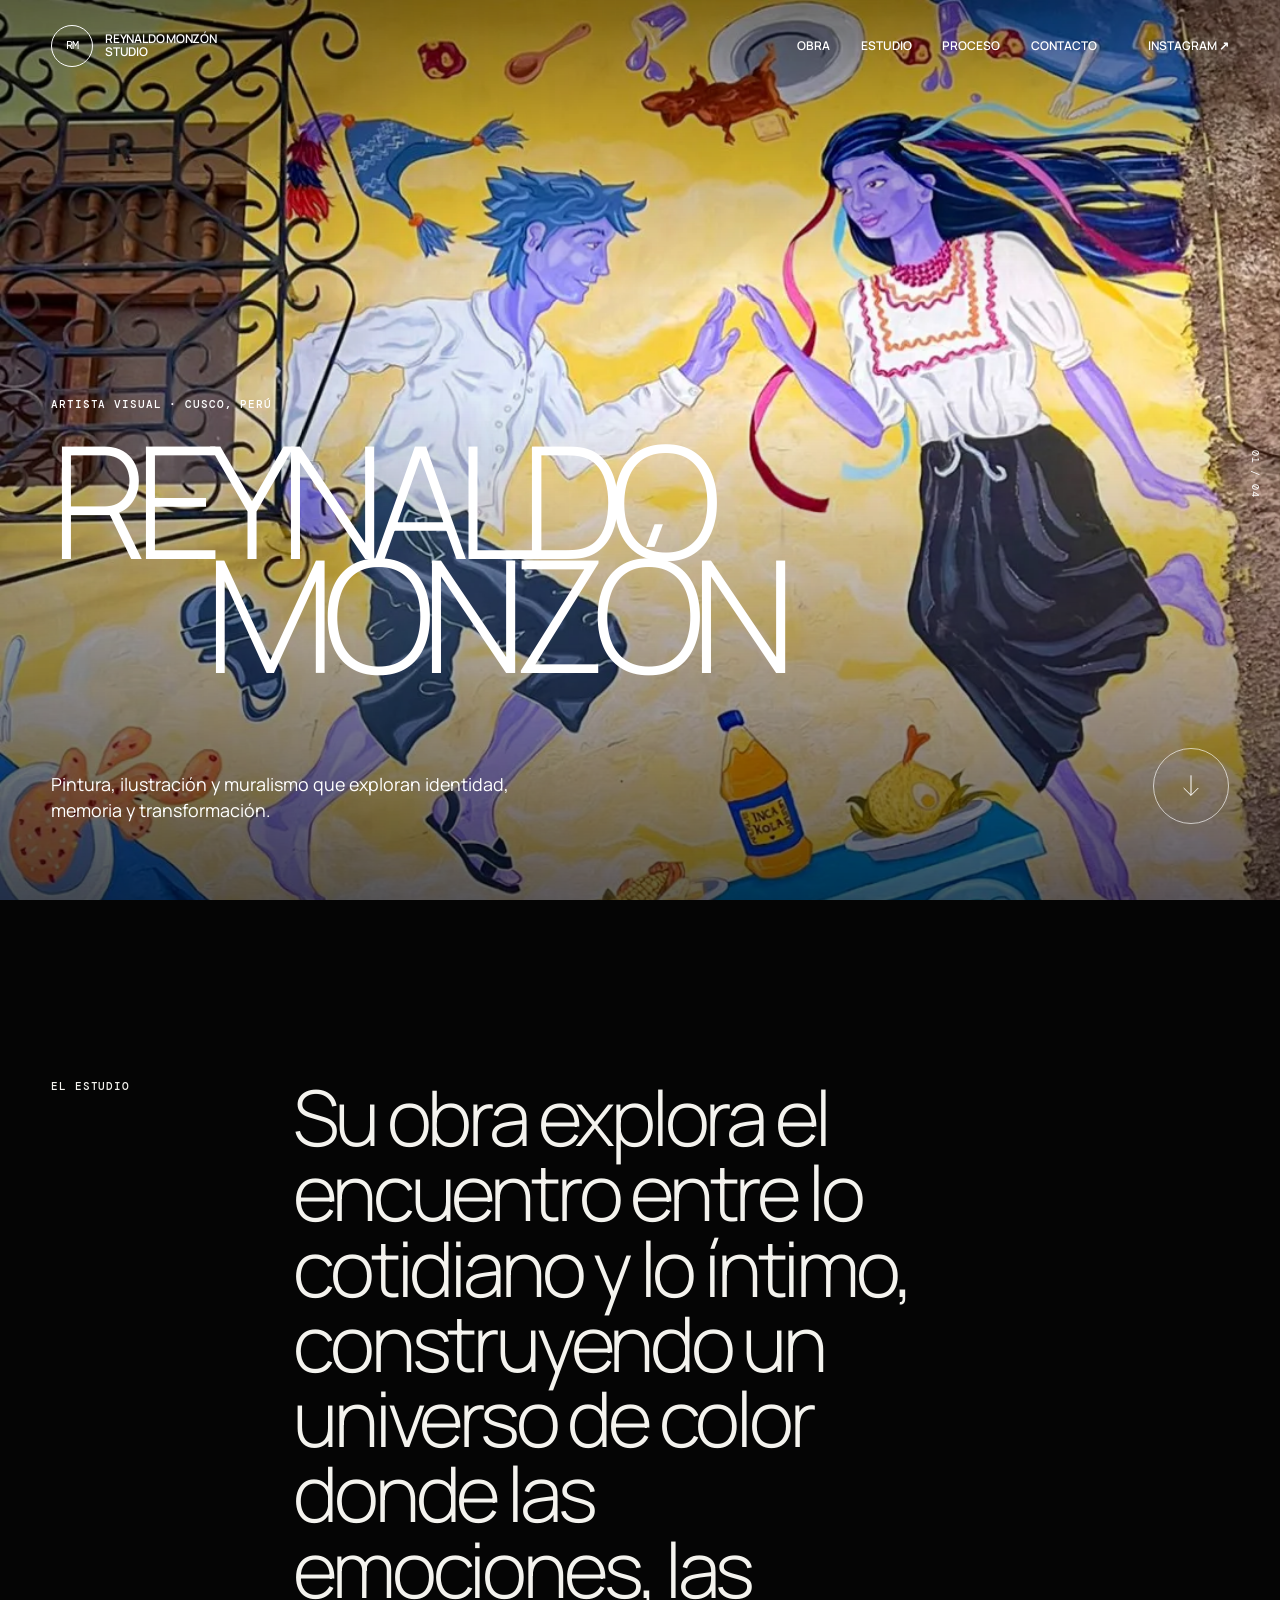
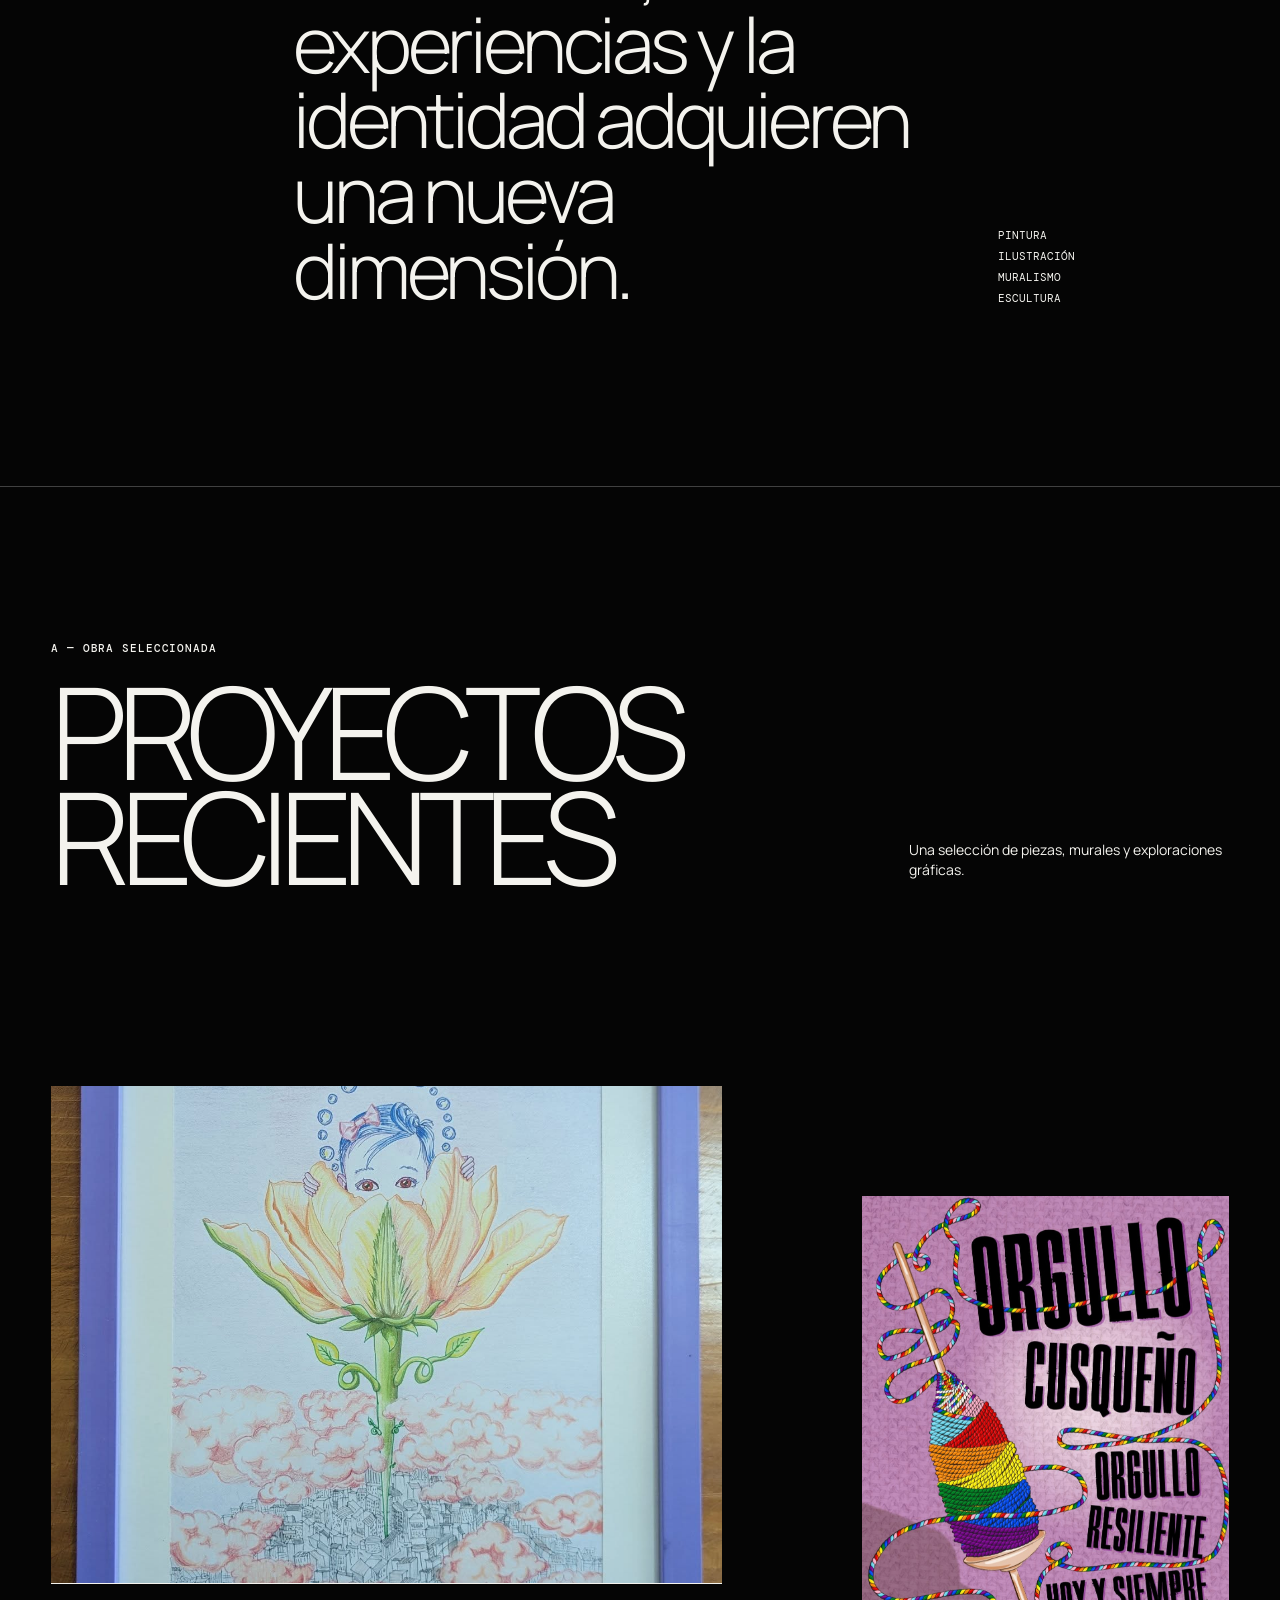
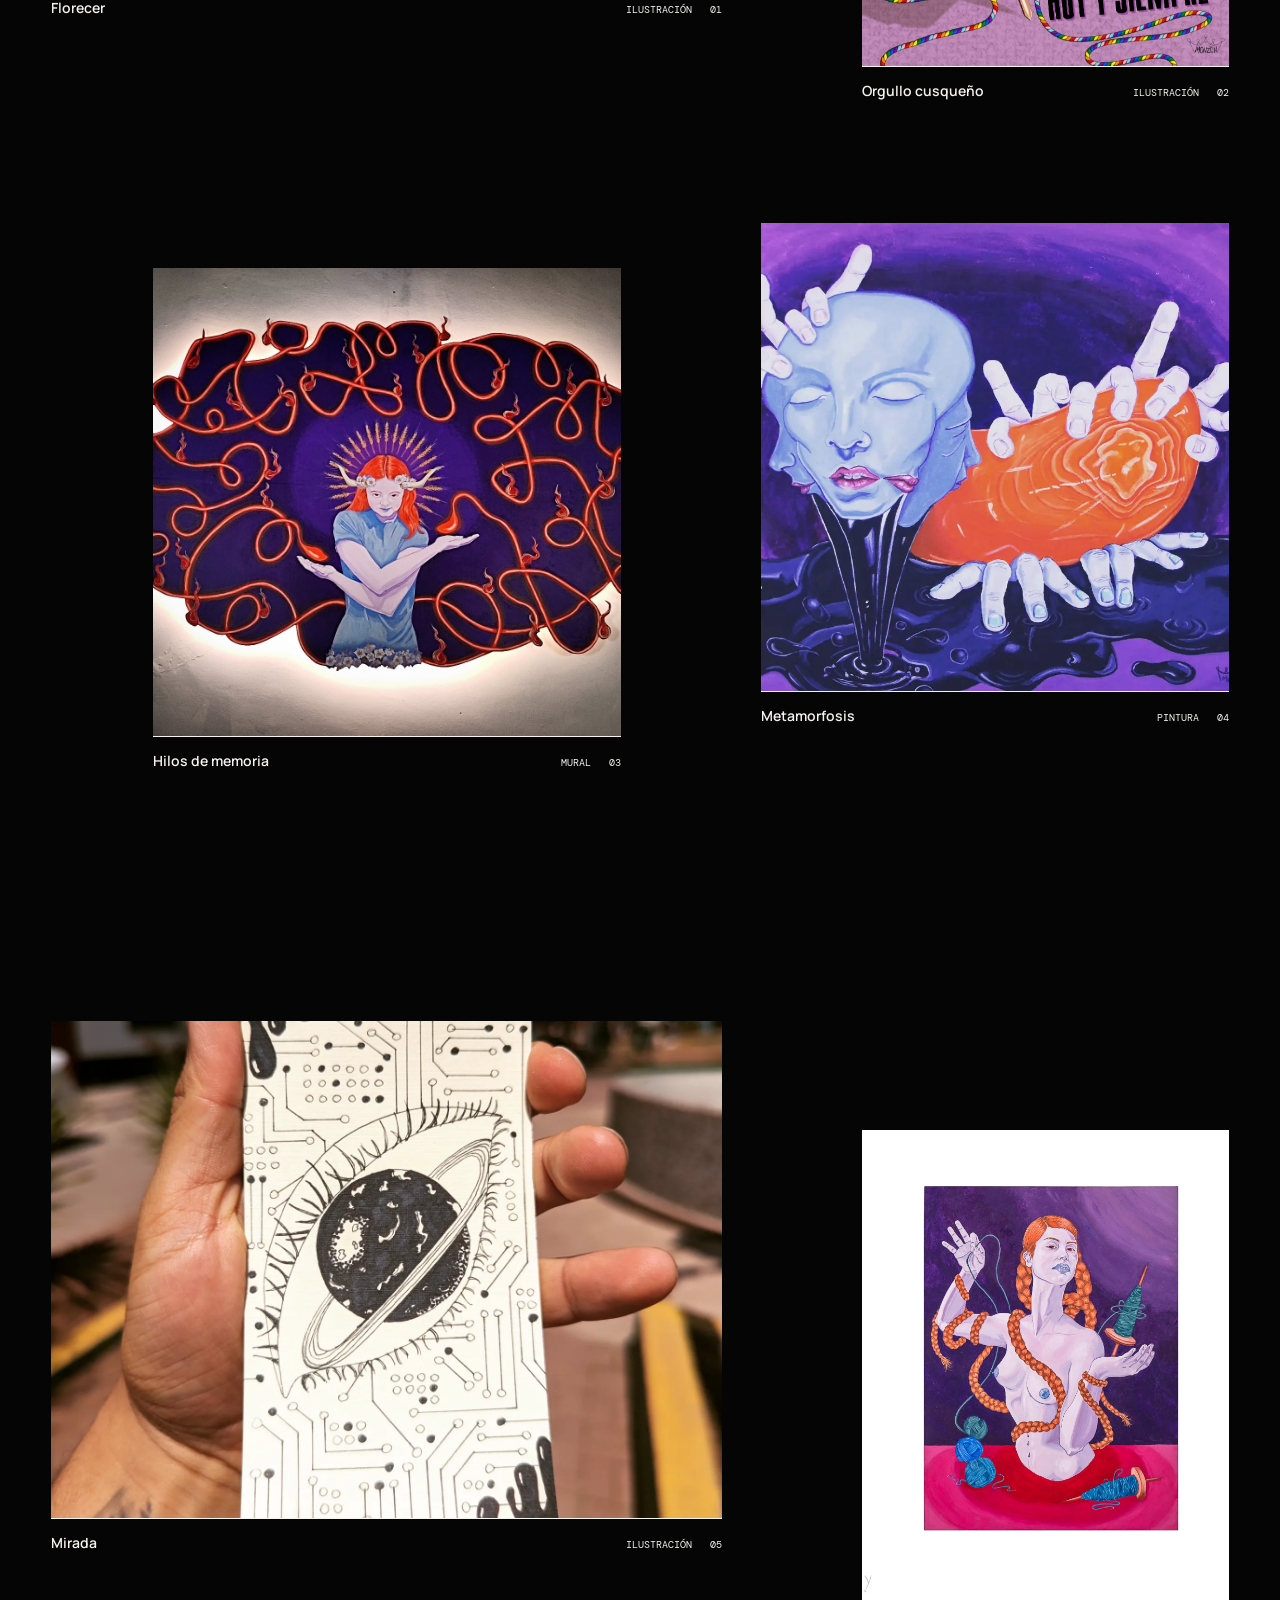
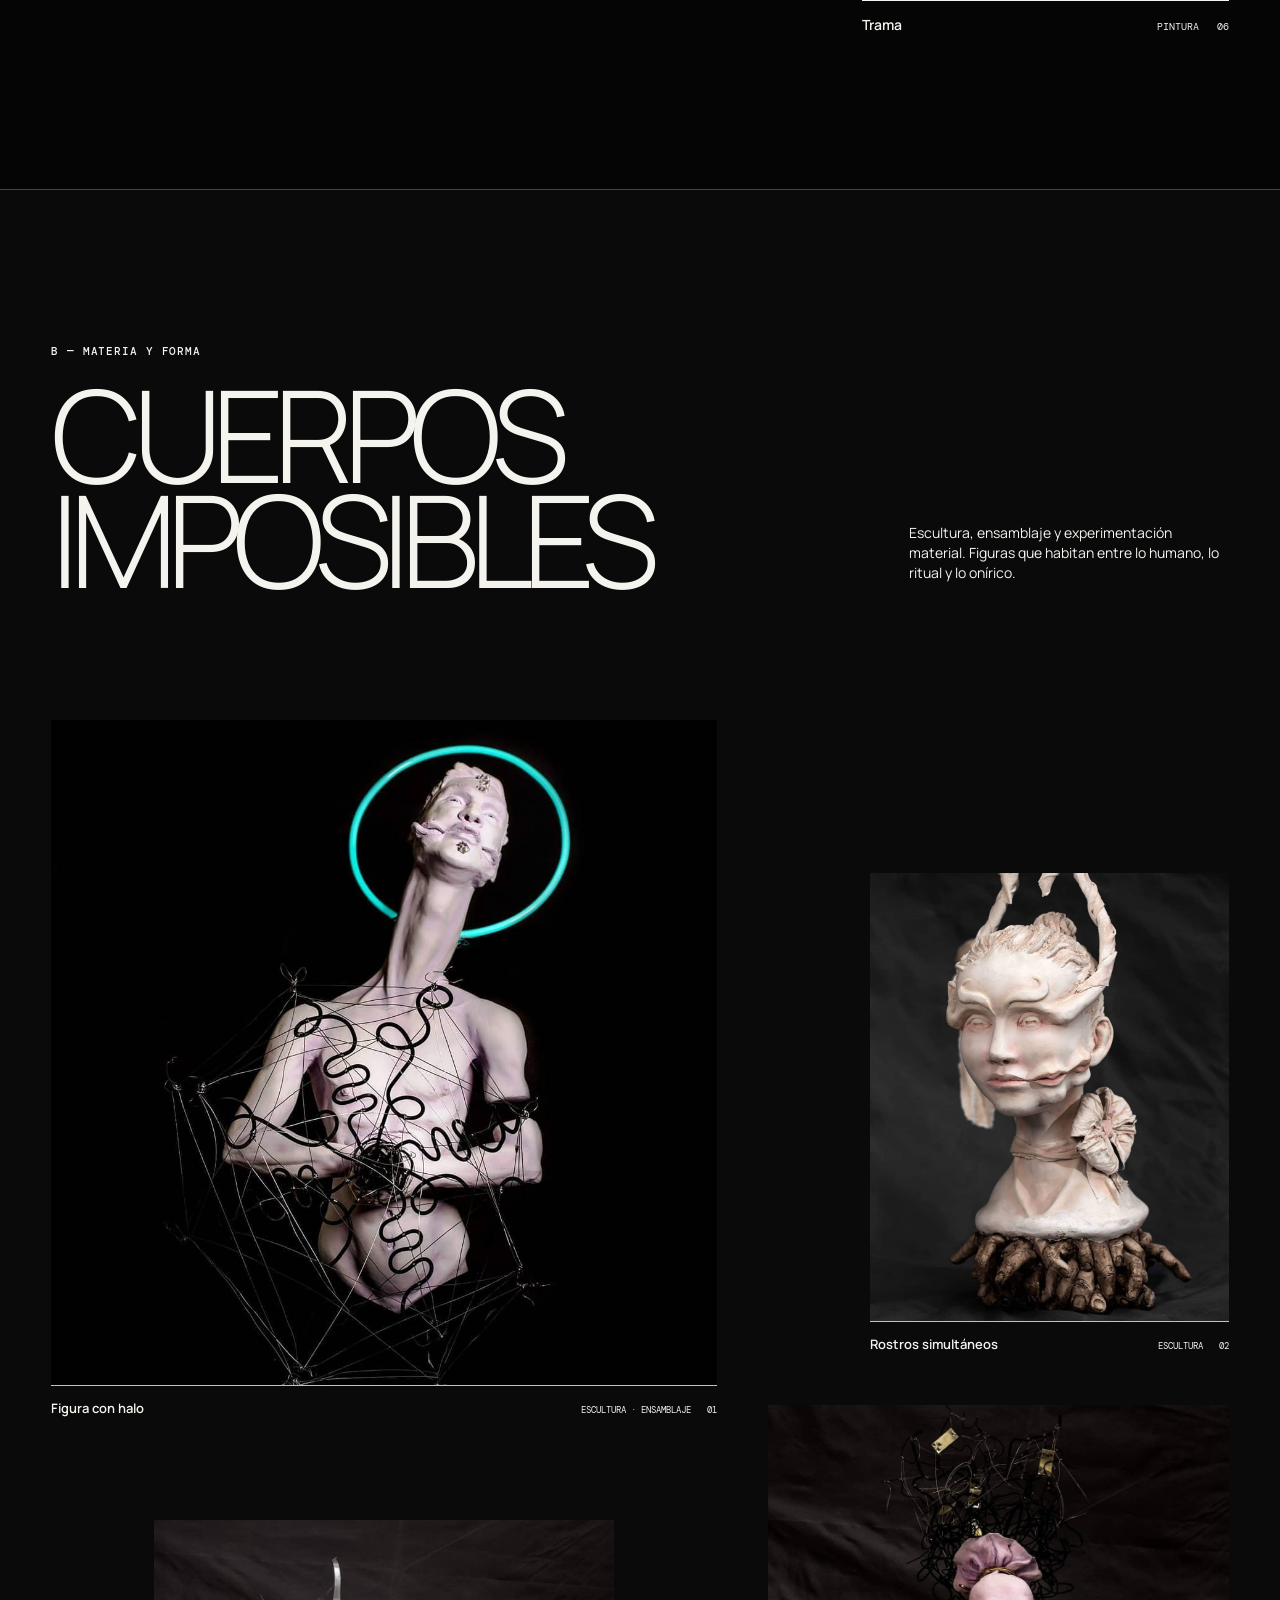
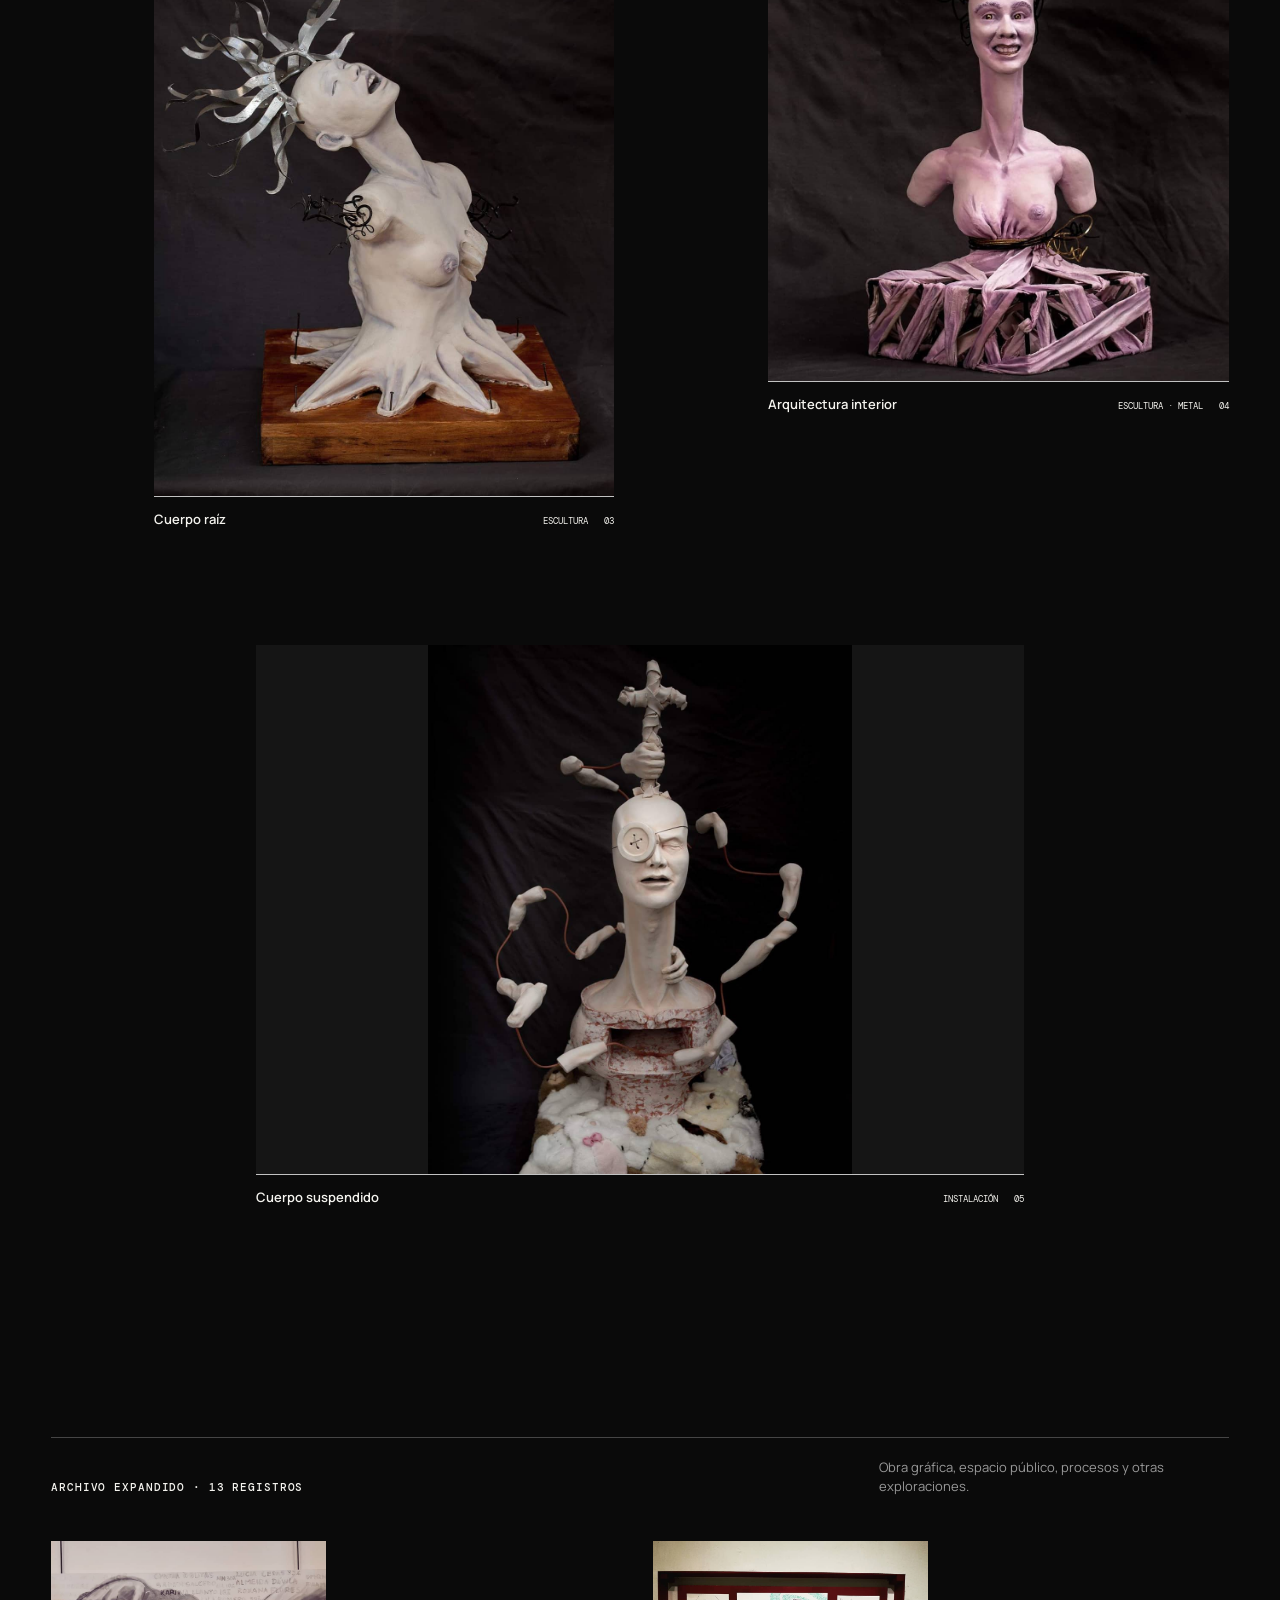
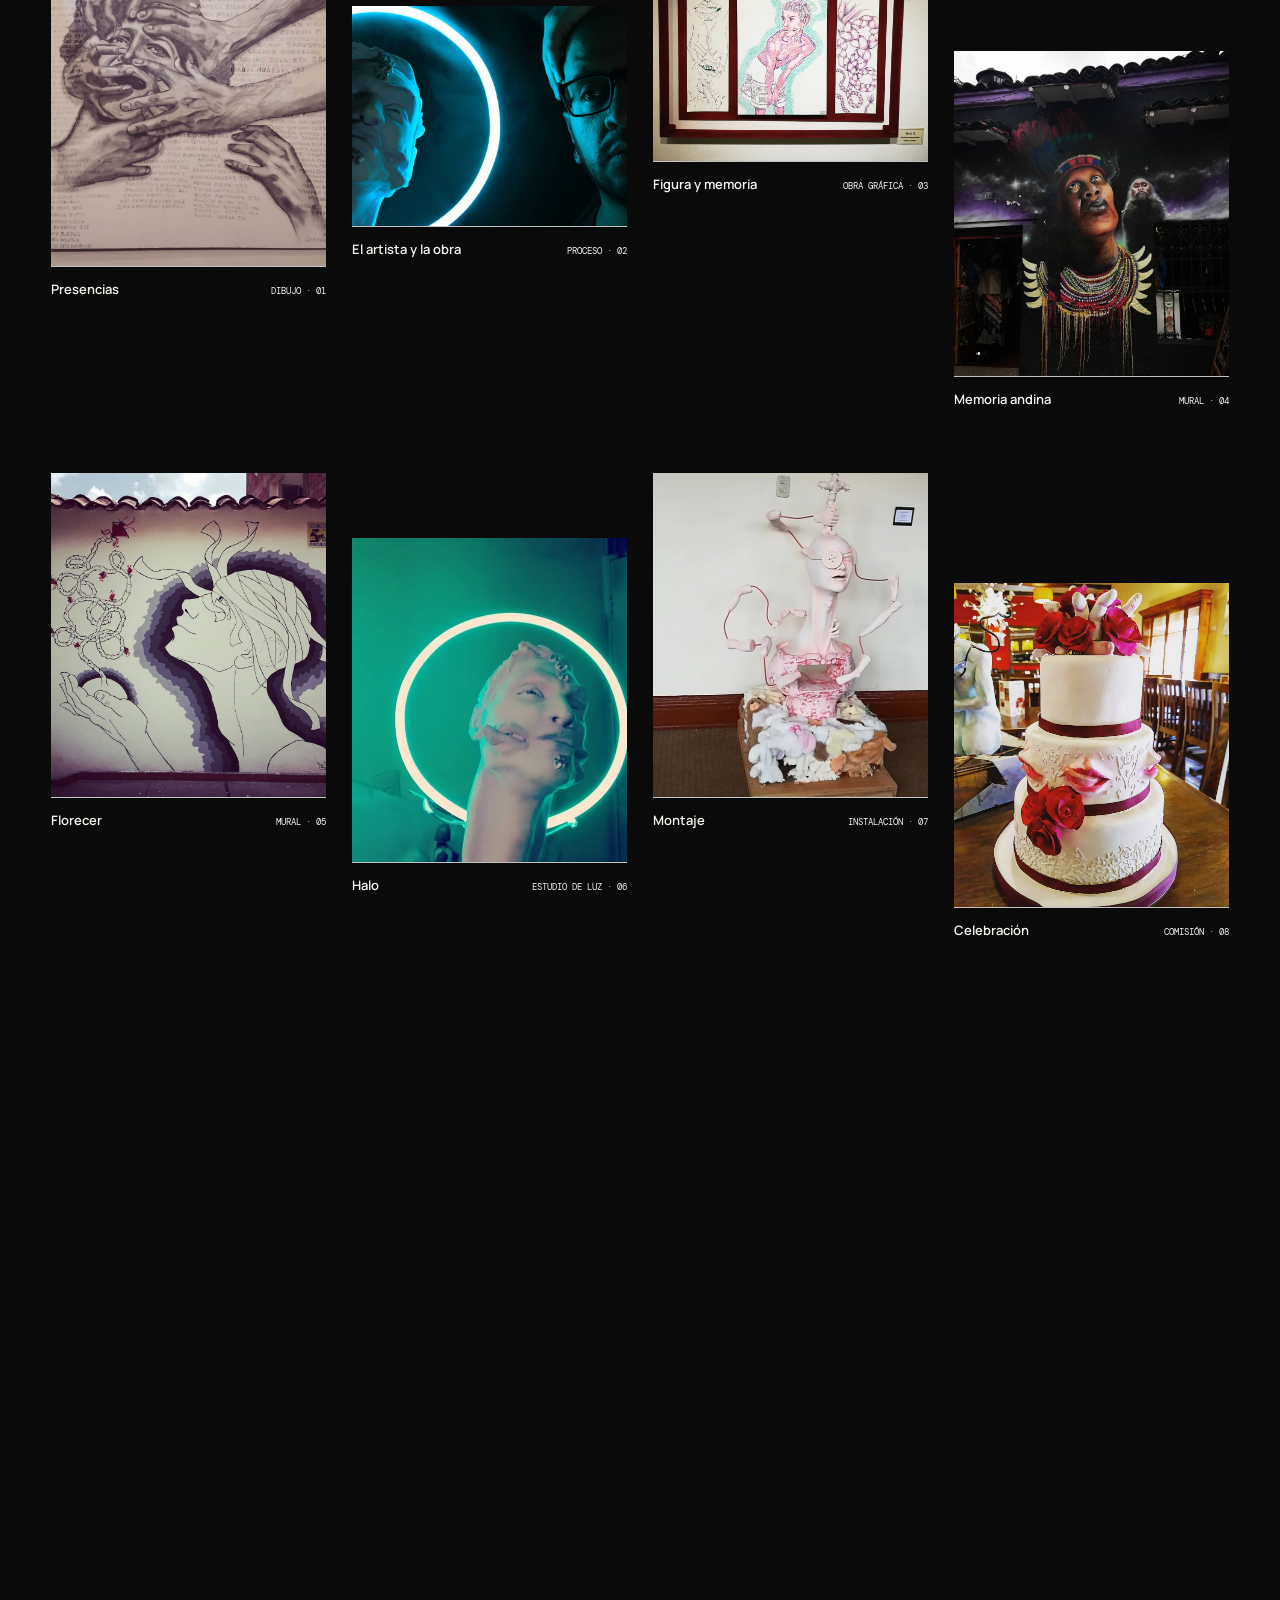
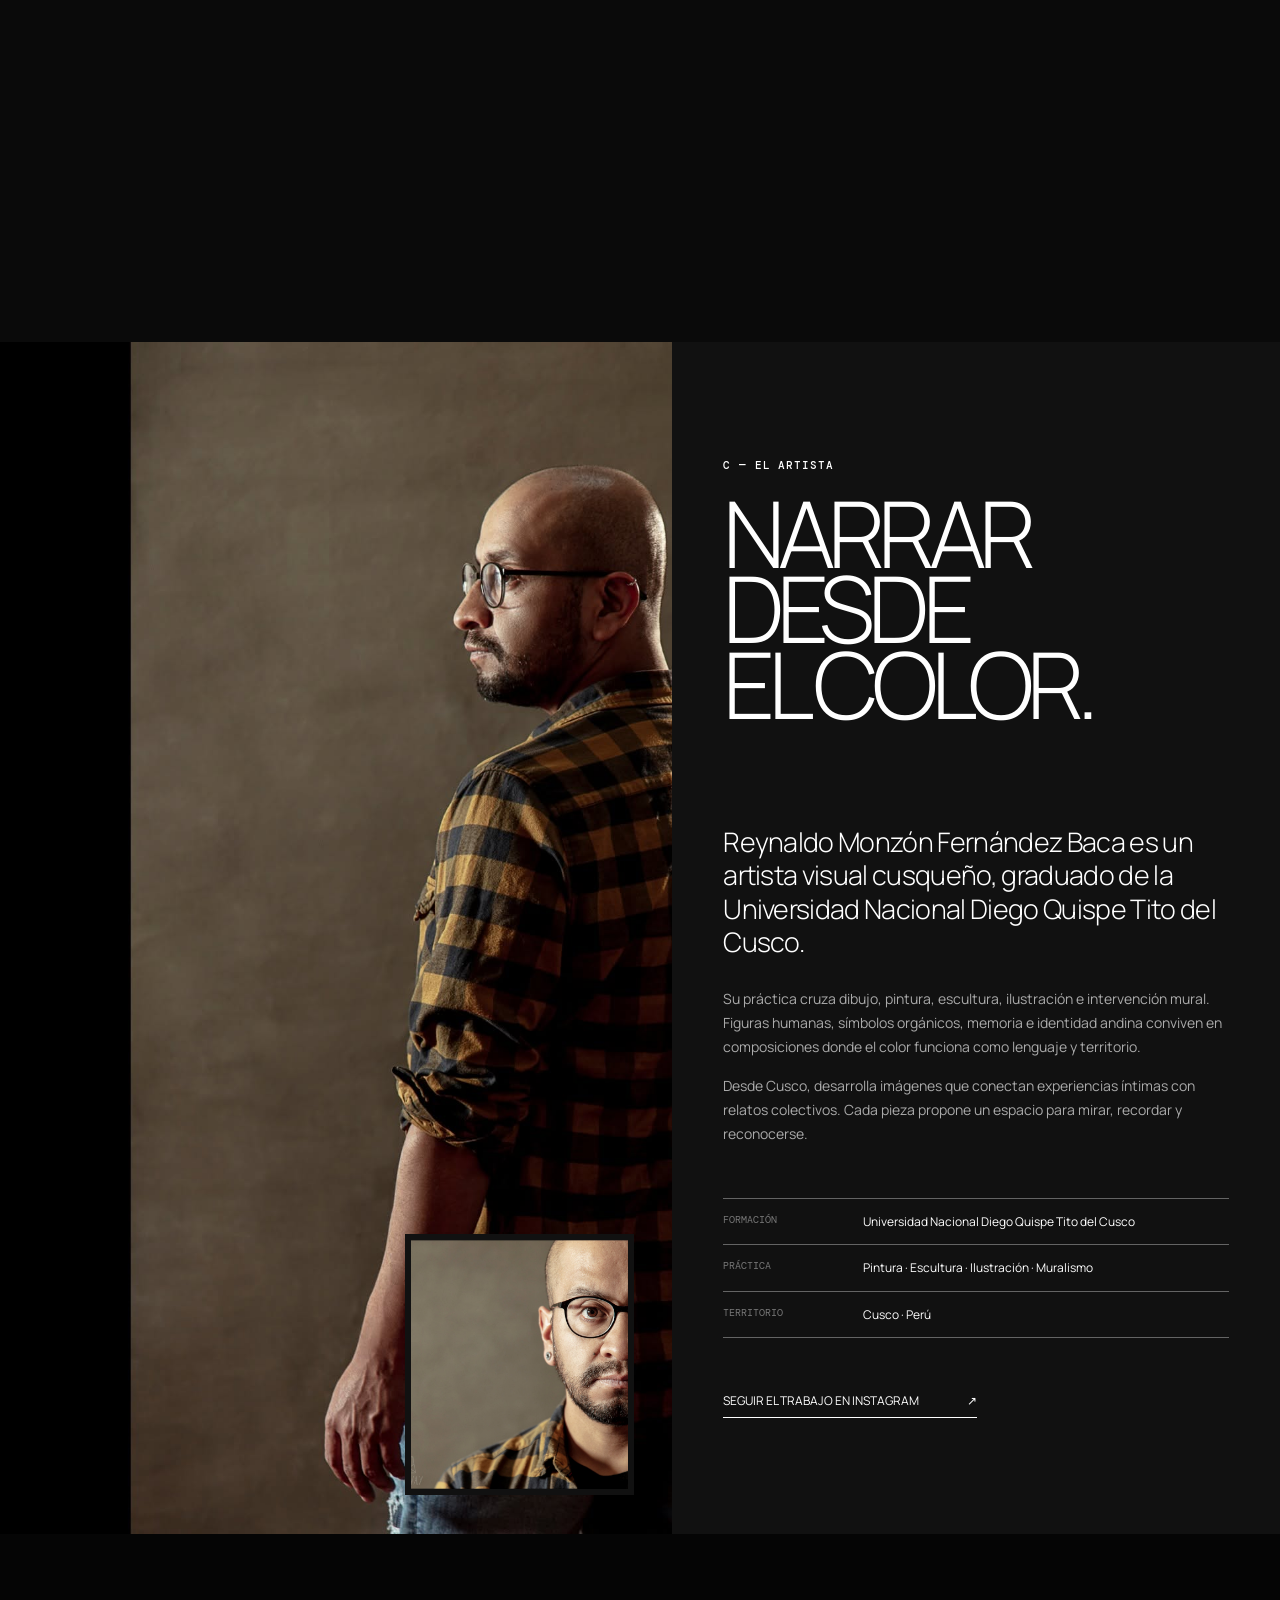
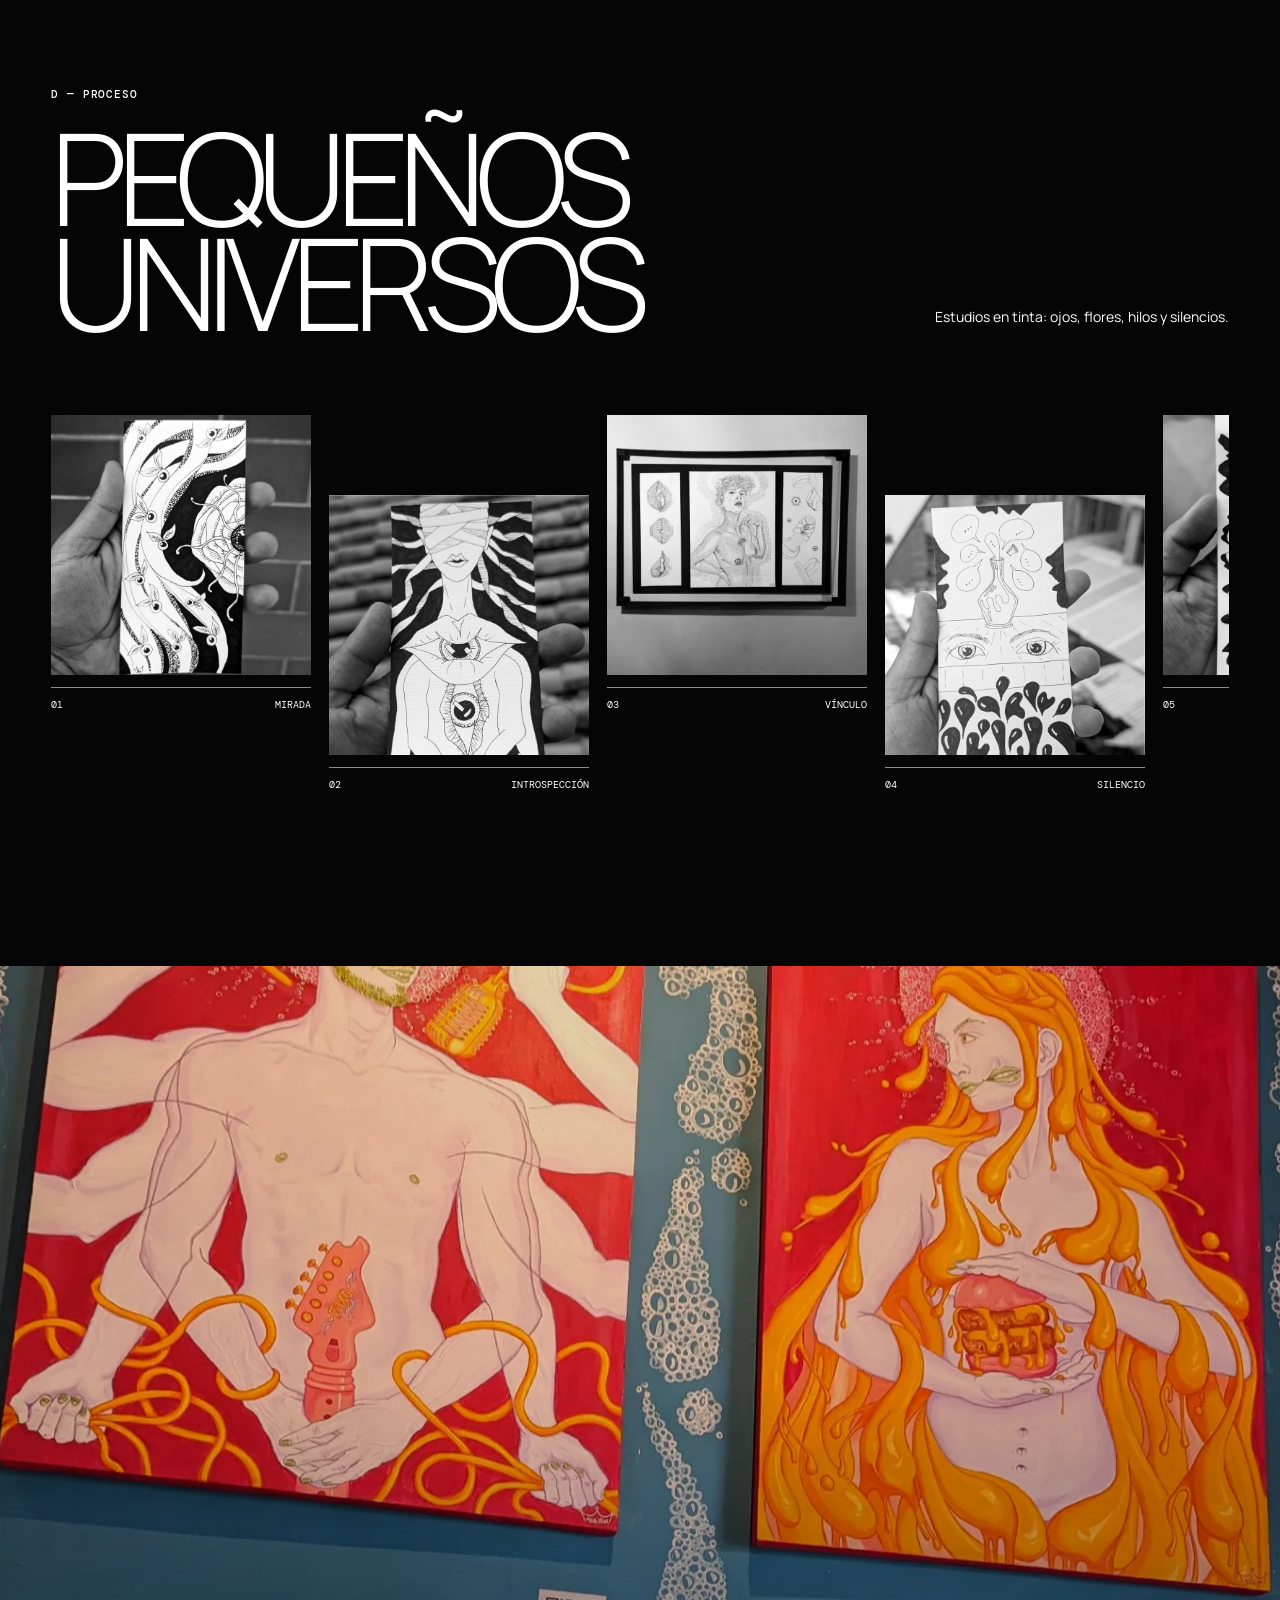
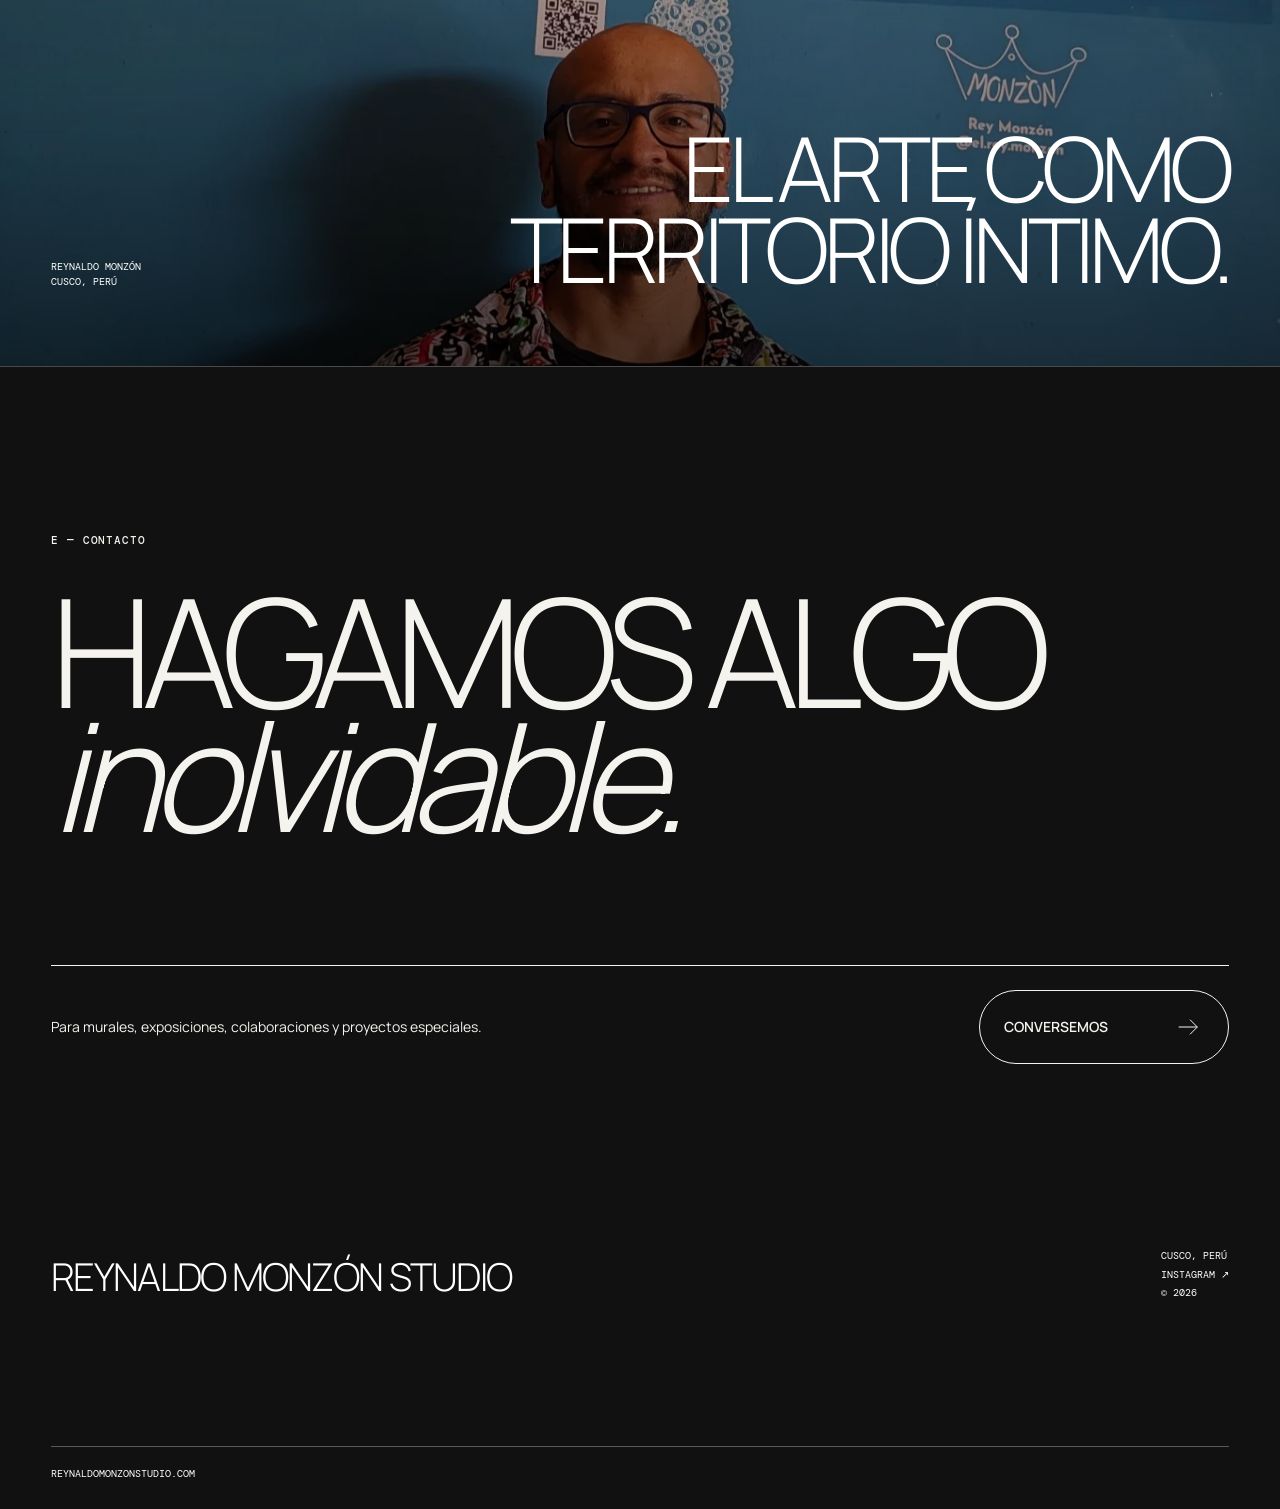
==== commit 04afd745: "Refresh portfolio artwork and portraits" ====
--- a/index.html
+++ b/index.html
@@ -14,7 +14,7 @@
   <link rel="preconnect" href="https://fonts.googleapis.com">
   <link rel="preconnect" href="https://fonts.gstatic.com" crossorigin>
   <link href="https://fonts.googleapis.com/css2?family=DM+Mono:wght@300;400;500&family=Manrope:wght@300;400;500;600&display=swap" rel="stylesheet">
-  <link rel="stylesheet" href="css/style.css?v=5">
+  <link rel="stylesheet" href="css/style.css?v=6">
 </head>
 <body>
   <a class="skip-link" href="#contenido">Ir al contenido</a>
@@ -70,7 +70,7 @@
 
     <section class="intro" aria-label="Introducción">
       <p class="eyebrow">El estudio</p>
-      <p class="intro-statement">Un universo visual donde lo cotidiano, lo íntimo y lo andino se encuentran en color.</p>
+      <p class="intro-statement">Su obra explora el encuentro entre lo cotidiano y lo íntimo, construyendo un universo de color donde las emociones, las experiencias y la identidad adquieren una nueva dimensión.</p>
       <div class="intro-meta">
         <span>Pintura</span>
         <span>Ilustración</span>
@@ -114,9 +114,9 @@
           <span class="work-info"><b>Mirada</b><small>Ilustración</small><i>05</i></span>
         </button>
 
-        <button class="work work-portrait" type="button" data-lightbox="assets/images/obra-retrato.webp" data-caption="Trama · Ilustración">
-          <span class="work-image"><img src="assets/images/obra-retrato.webp" alt="Ilustración monocromática de una figura conectada por hilos"></span>
-          <span class="work-info"><b>Trama</b><small>Ilustración</small><i>06</i></span>
+        <button class="work work-portrait" type="button" data-lightbox="assets/images/retrato-violeta.jpg" data-caption="Trama · Pintura">
+          <span class="work-image"><img src="assets/images/retrato-violeta.jpg" alt="Pintura de una figura entrelazada con trenzas e hilos sobre fondo violeta"></span>
+          <span class="work-info"><b>Trama</b><small>Pintura</small><i>06</i></span>
         </button>
       </div>
     </section>
@@ -158,7 +158,7 @@
       </div>
 
       <div class="archive-heading" id="archivo">
-        <p class="eyebrow">Archivo expandido · 10 registros</p>
+        <p class="eyebrow">Archivo expandido · 13 registros</p>
         <p>Obra gráfica, espacio público, procesos y otras exploraciones.</p>
       </div>
 
@@ -199,16 +199,31 @@
           <span class="archive-image"><img src="assets/images/experimento-luz.jpg" alt="Composición simétrica de una escultura iluminada en amarillo y verde" loading="lazy"></span>
           <span class="archive-info"><b>Dualidad</b><small>Experimentación · 09</small></span>
         </button>
-        <button class="archive-card" type="button" data-lightbox="assets/images/estudio-figura.jpg" data-caption="Equilibrio · Estudio de forma">
-          <span class="archive-image"><img src="assets/images/estudio-figura.jpg" alt="Figura escultórica con formas orgánicas y elementos en equilibrio" loading="lazy"></span>
-          <span class="archive-info"><b>Equilibrio</b><small>Estudio · 10</small></span>
+        <button class="archive-card archive-landscape" type="button" data-lightbox="assets/images/reynaldo-en-proceso.jpg" data-caption="En proceso · Registro de taller">
+          <span class="archive-image"><img src="assets/images/reynaldo-en-proceso.jpg" alt="Reynaldo Monzón trabajando frente a una obra iluminada" loading="lazy"></span>
+          <span class="archive-info"><b>En proceso</b><small>Taller · 10</small></span>
+        </button>
+        <button class="archive-card archive-landscape" type="button" data-lightbox="assets/images/mural-interior.jpg" data-caption="Intervención mural · Espacio interior">
+          <span class="archive-image"><img src="assets/images/mural-interior.jpg" alt="Mural de gran formato integrado en el interior de un restaurante" loading="lazy"></span>
+          <span class="archive-info"><b>Intervención mural</b><small>Mural · 11</small></span>
+        </button>
+        <button class="archive-card" type="button" data-lightbox="assets/images/figura-alada.jpg" data-caption="Figura alada · Ensamblaje">
+          <span class="archive-image"><img src="assets/images/figura-alada.jpg" alt="Figura escultórica azul con alas, elementos metálicos y objetos ensamblados" loading="lazy"></span>
+          <span class="archive-info"><b>Figura alada</b><small>Ensamblaje · 12</small></span>
+        </button>
+        <button class="archive-card archive-landscape" type="button" data-lightbox="assets/images/personajes-escultoricos.jpg" data-caption="Personajes · Serie escultórica">
+          <span class="archive-image"><img src="assets/images/personajes-escultoricos.jpg" alt="Conjunto de personajes escultóricos modelados y pintados a mano" loading="lazy"></span>
+          <span class="archive-info"><b>Personajes</b><small>Escultura · 13</small></span>
         </button>
       </div>
     </section>
 
     <section class="studio" id="estudio" aria-labelledby="studioTitle">
       <div class="studio-portrait reveal">
-        <img src="assets/images/reynaldo-monzon-artista.webp" alt="Reynaldo Monzón frente a dos de sus obras">
+        <img class="studio-portrait-main" src="assets/images/reynaldo-retrato-estudio.jpg" alt="Retrato de perfil de Reynaldo Monzón">
+        <figure class="studio-portrait-detail">
+          <img src="assets/images/reynaldo-retrato-cercano.jpg" alt="Primer plano de Reynaldo Monzón">
+        </figure>
       </div>
       <div class="studio-copy">
         <p class="eyebrow">C — El artista</p>
@@ -258,11 +273,11 @@
       </div>
     </section>
 
-    <section class="feature" aria-label="Mural destacado">
-      <img src="assets/images/mural-cusqueno.webp" alt="Reynaldo Monzón frente a un mural de inspiración cusqueña">
+    <section class="feature" aria-label="Retrato del artista">
+      <img src="assets/images/reynaldo-monzon-artista.webp" alt="Reynaldo Monzón frente a dos de sus obras">
       <div class="feature-caption">
-        <p><span>Muralismo</span><span>Cusco, Perú</span></p>
-        <strong>El muro como<br>memoria colectiva.</strong>
+        <p><span>Reynaldo Monzón</span><span>Cusco, Perú</span></p>
+        <strong>El arte como<br>territorio íntimo.</strong>
       </div>
     </section>
 
--- a/css/style.css
+++ b/css/style.css
@@ -794,15 +794,35 @@
 }
 
 .studio-portrait {
+  position: relative;
   min-height: 800px;
   overflow: hidden;
-}
-
-.studio-portrait img {
+  background: #080808;
+}
+
+.studio-portrait-main {
   width: 100%;
   height: 100%;
   object-fit: cover;
   object-position: center;
+}
+
+.studio-portrait-detail {
+  position: absolute;
+  right: clamp(18px, 3vw, 48px);
+  bottom: clamp(18px, 3vw, 48px);
+  width: min(34%, 250px);
+  margin: 0;
+  padding: 6px;
+  background: var(--ink);
+}
+
+.studio-portrait-detail img {
+  display: block;
+  width: 100%;
+  aspect-ratio: 1 / 1.15;
+  object-fit: cover;
+  object-position: 67% center;
 }
 
 .studio-copy {
@@ -1233,7 +1253,7 @@
     min-height: auto;
   }
 
-  .studio-portrait img {
+  .studio-portrait-main {
     height: auto;
     aspect-ratio: .85 / 1;
   }
@@ -1348,7 +1368,14 @@
   .archive-info { display: block; }
   .archive-info small { display: block; margin-top: 3px; }
 
-  .studio-portrait img { aspect-ratio: .82 / 1; }
+  .studio-portrait-main { aspect-ratio: .82 / 1; }
+
+  .studio-portrait-detail {
+    right: var(--pad);
+    bottom: var(--pad);
+    width: 36%;
+    padding: 4px;
+  }
 
   .process-track {
     width: calc(100% + var(--pad));
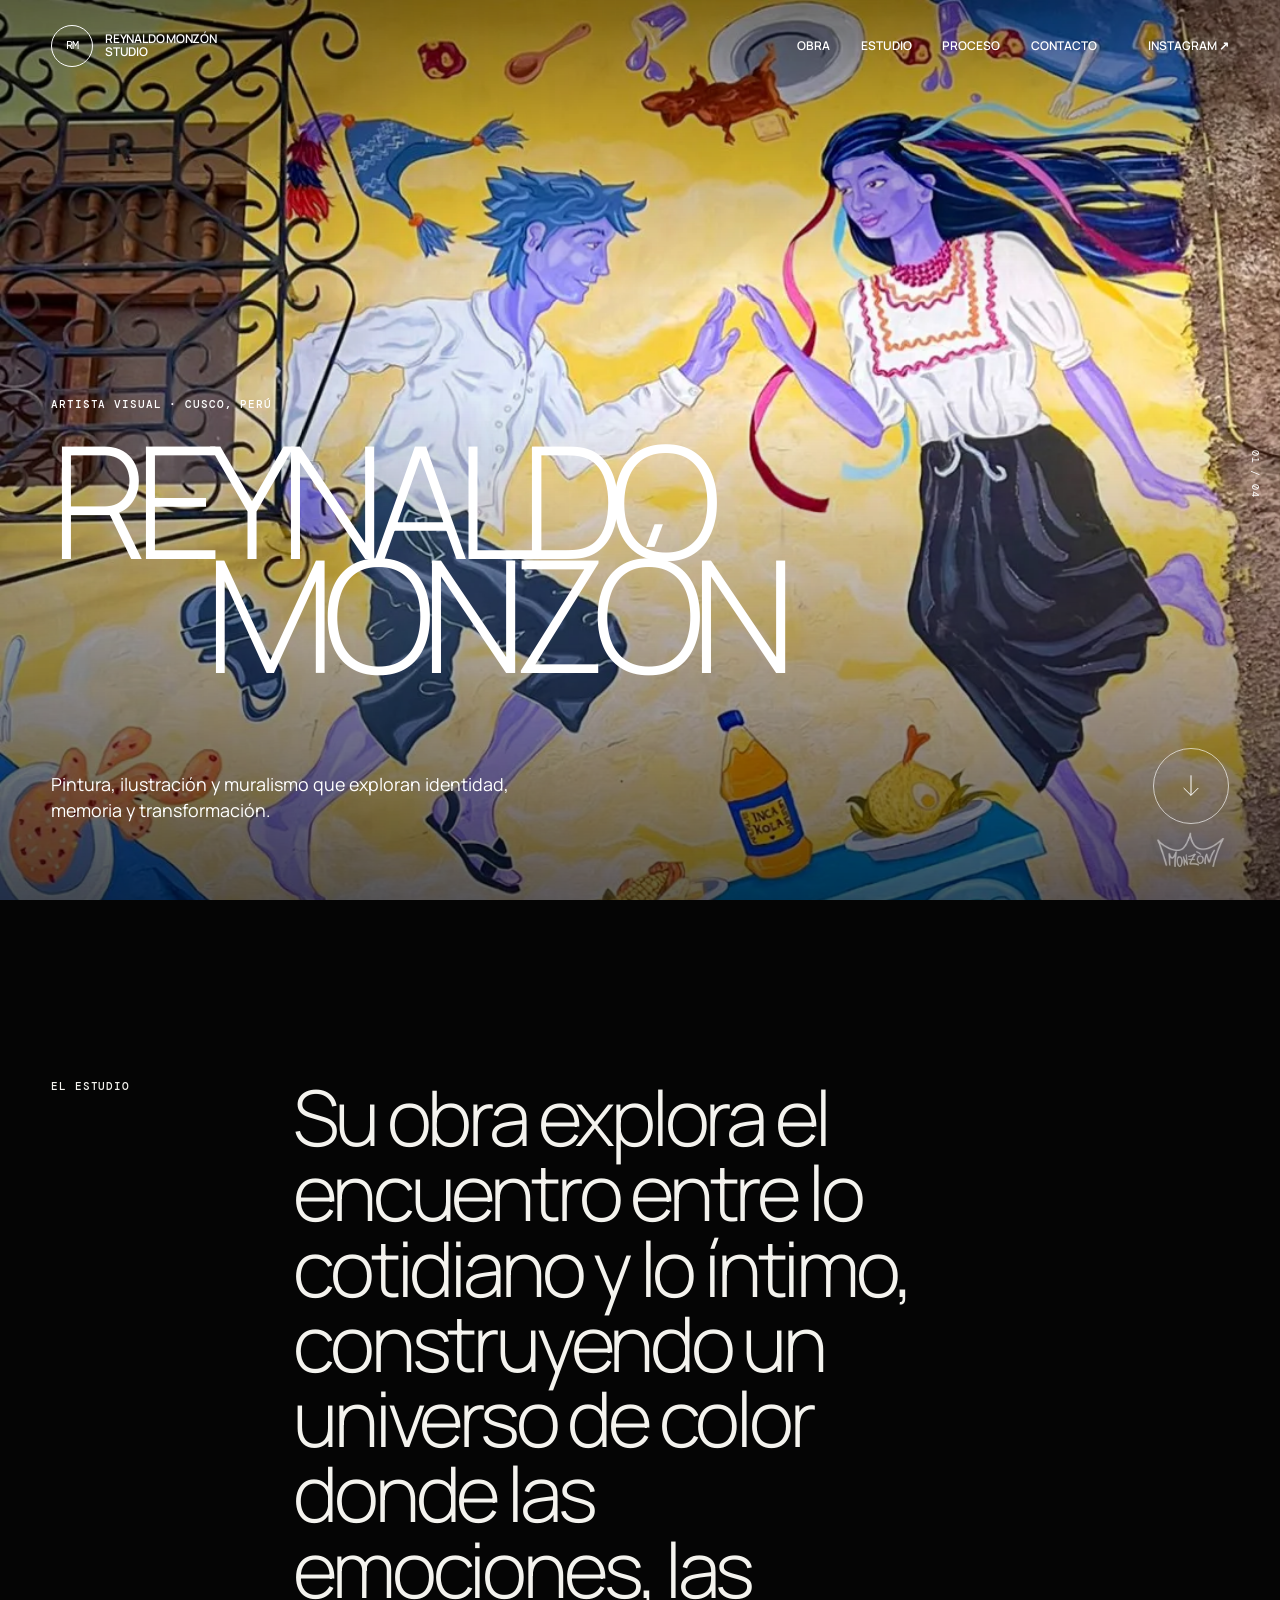
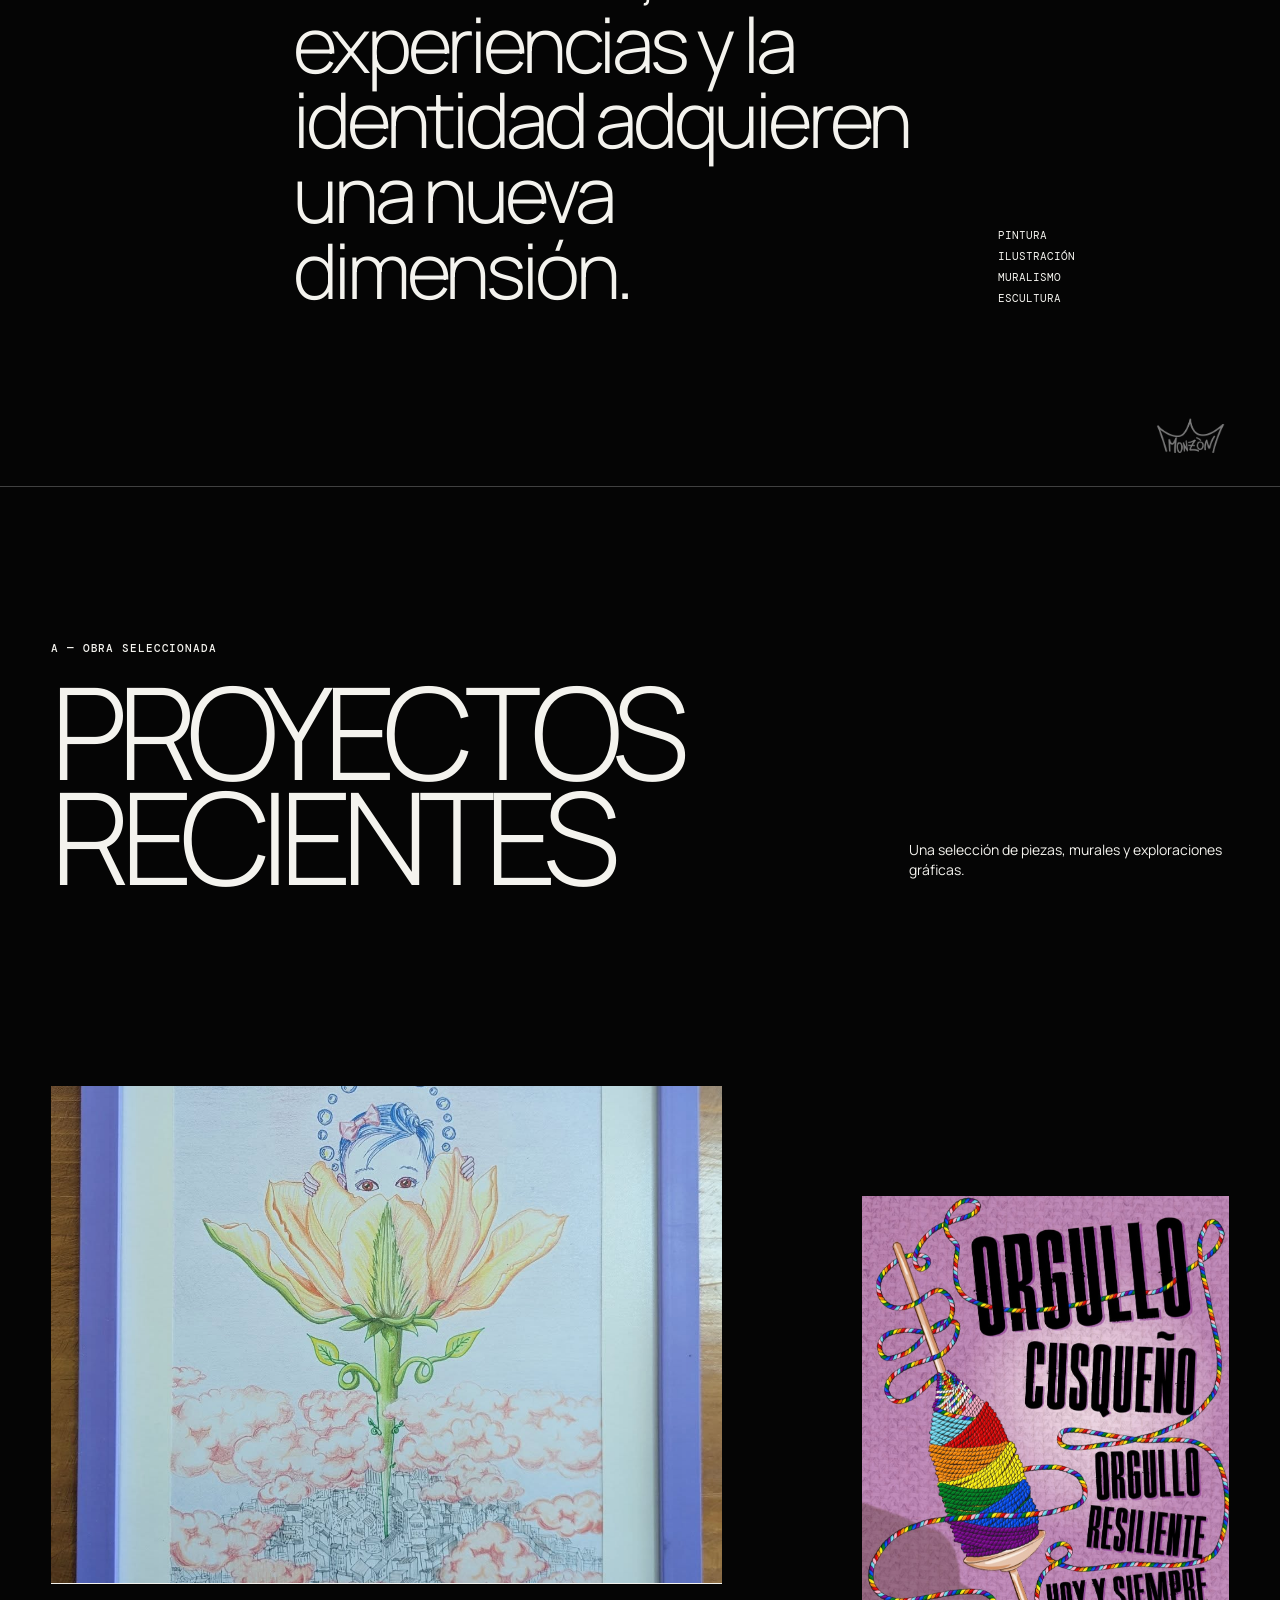
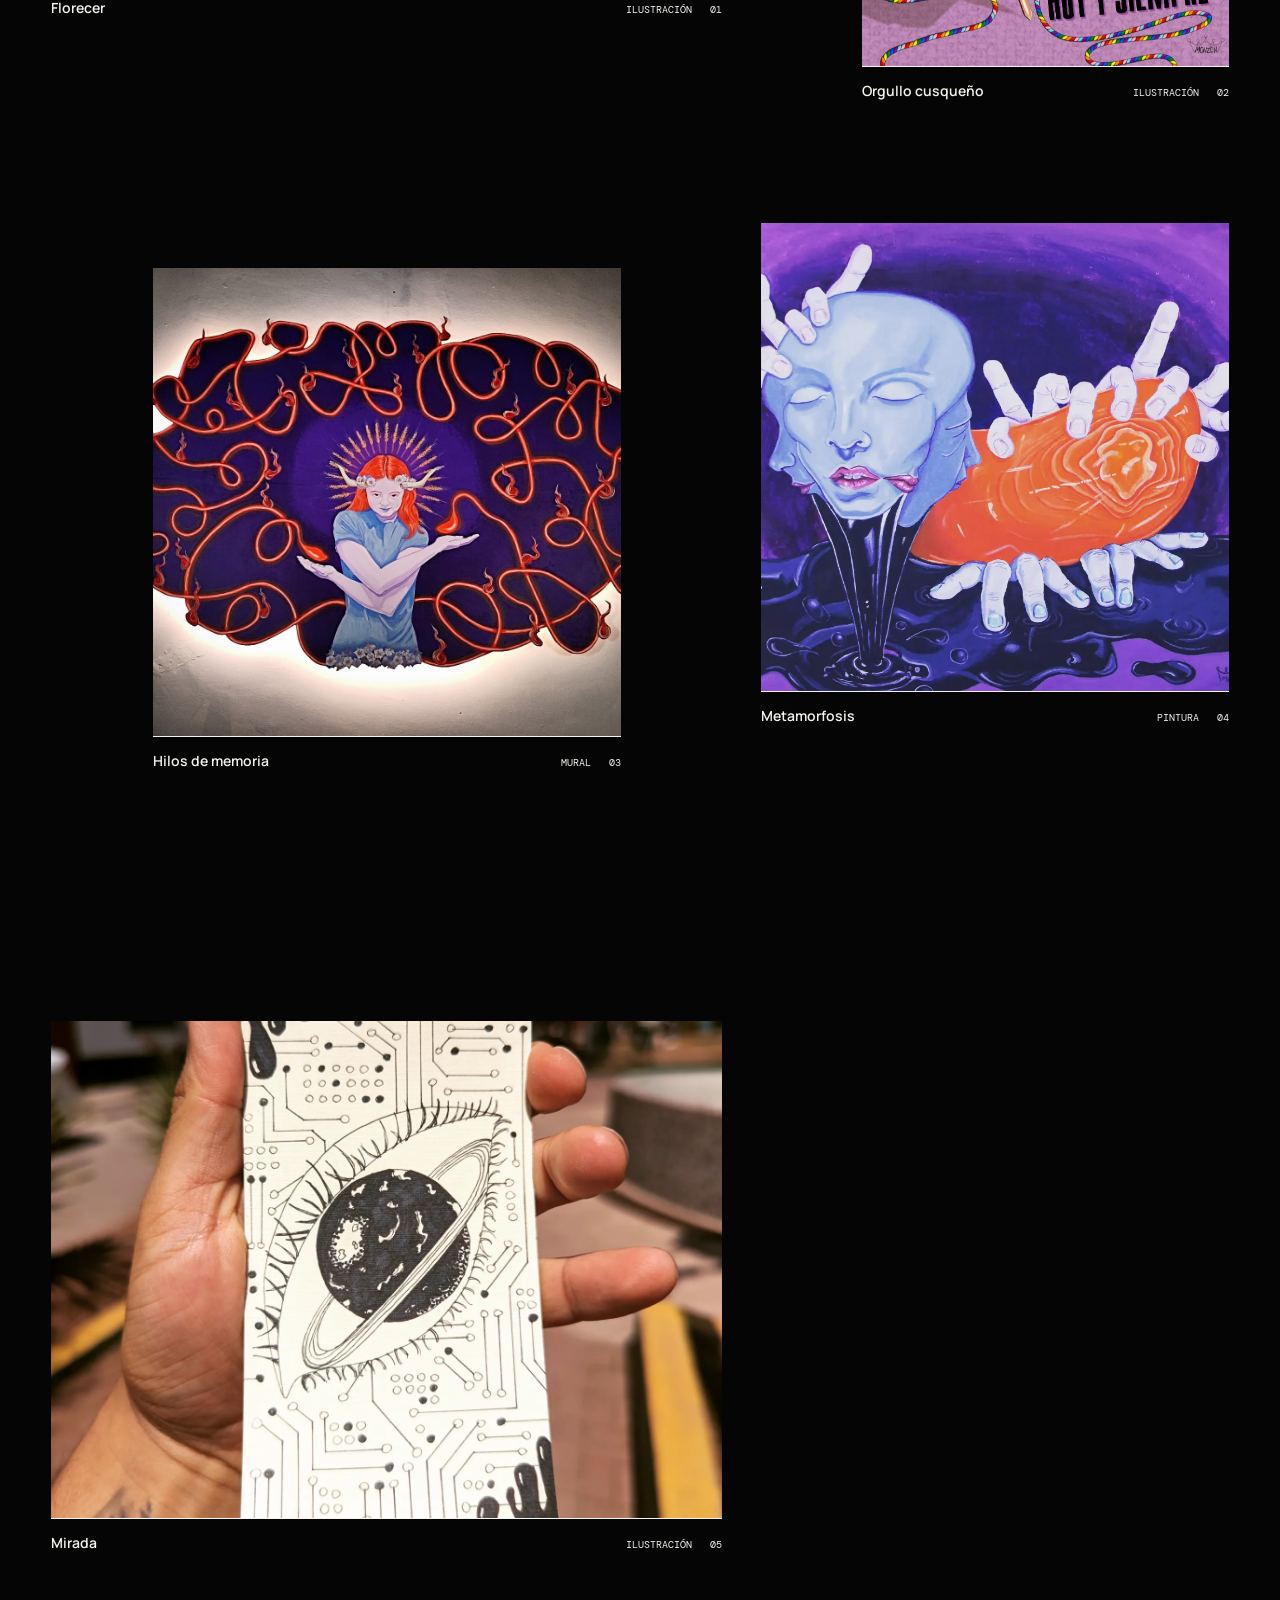
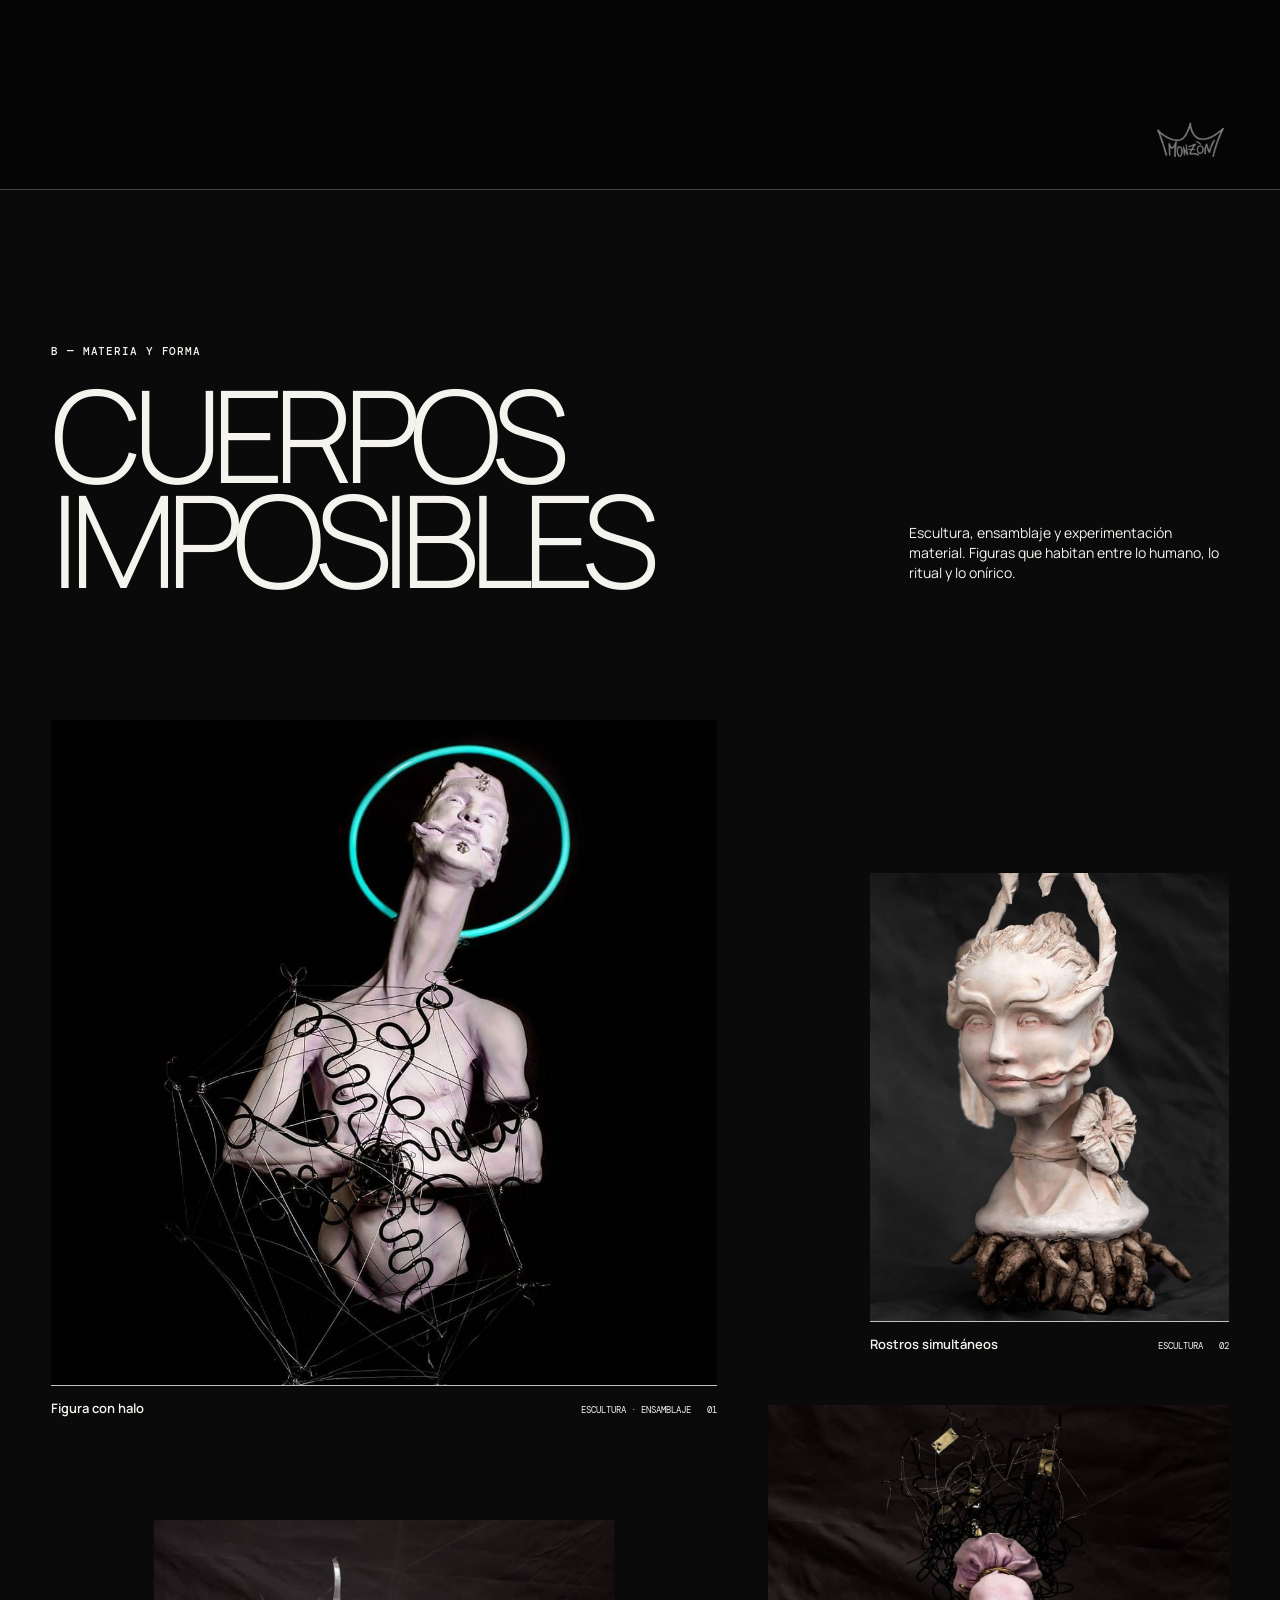
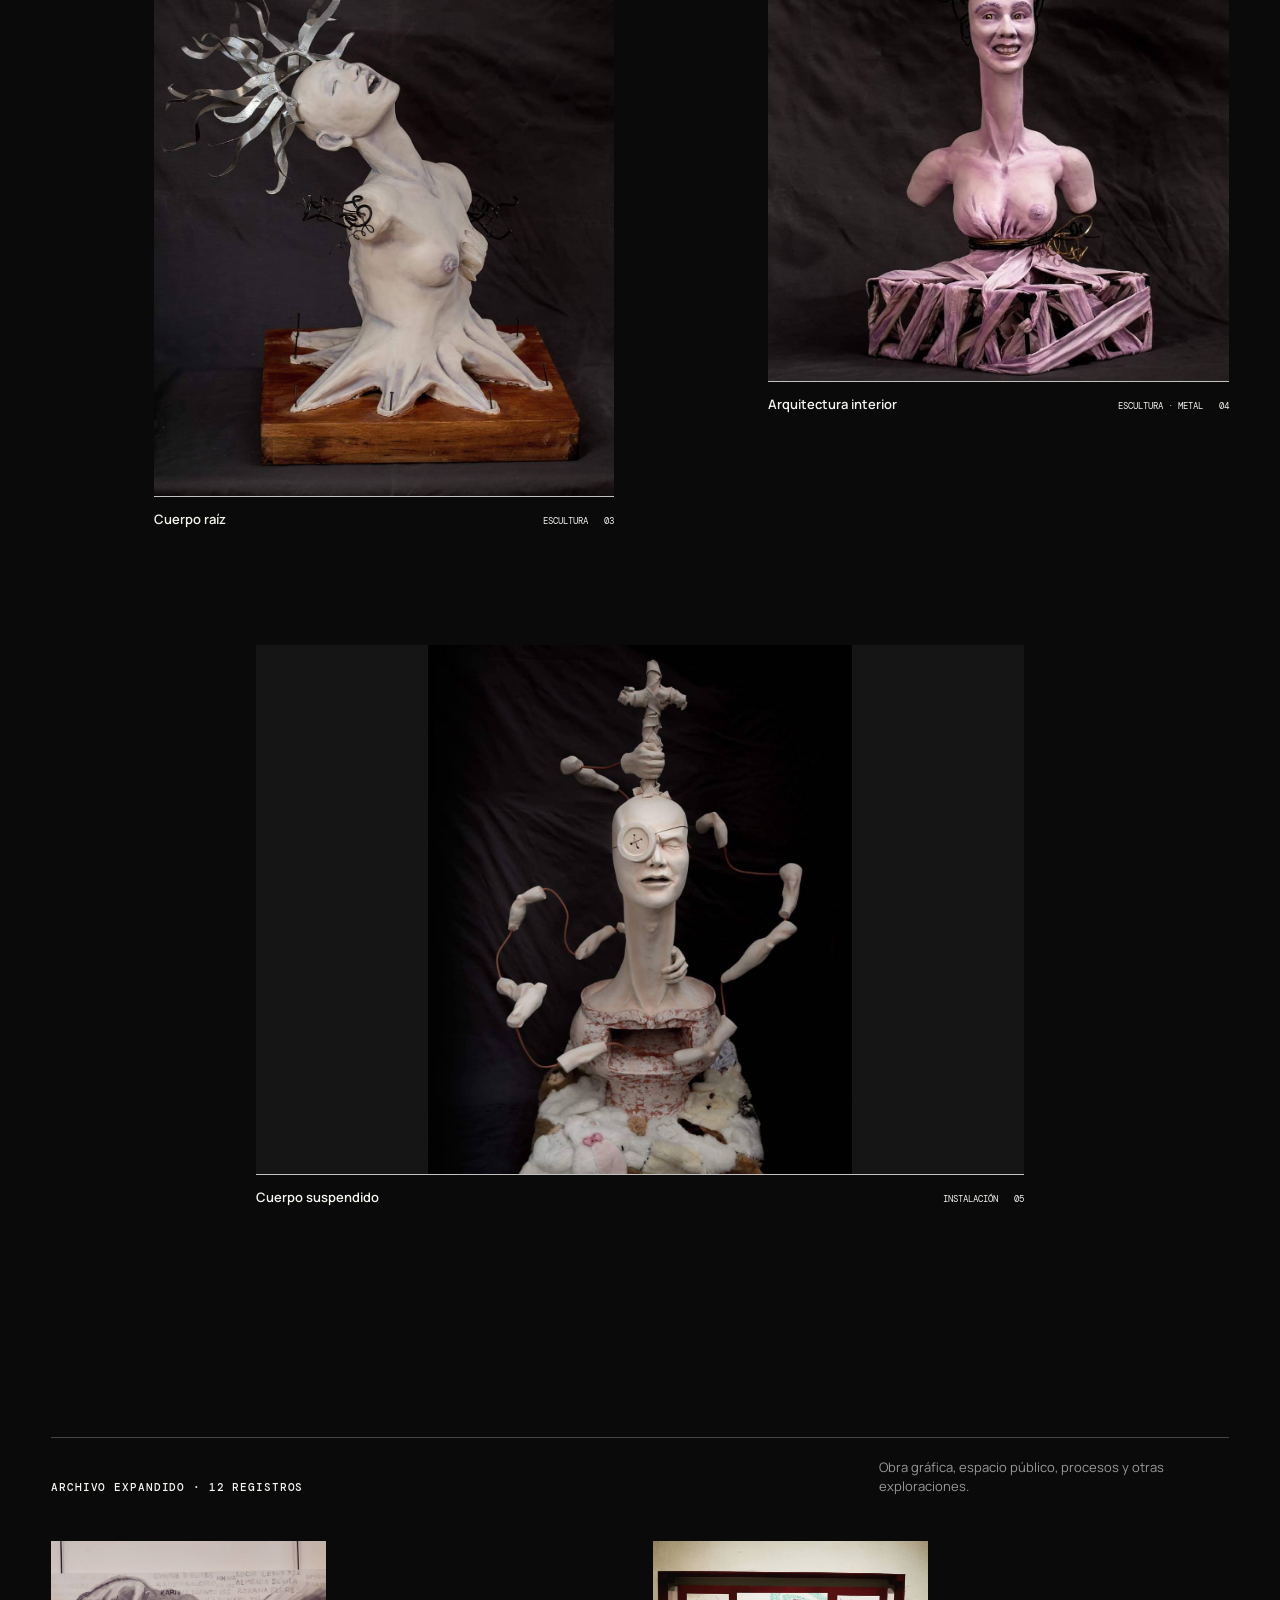
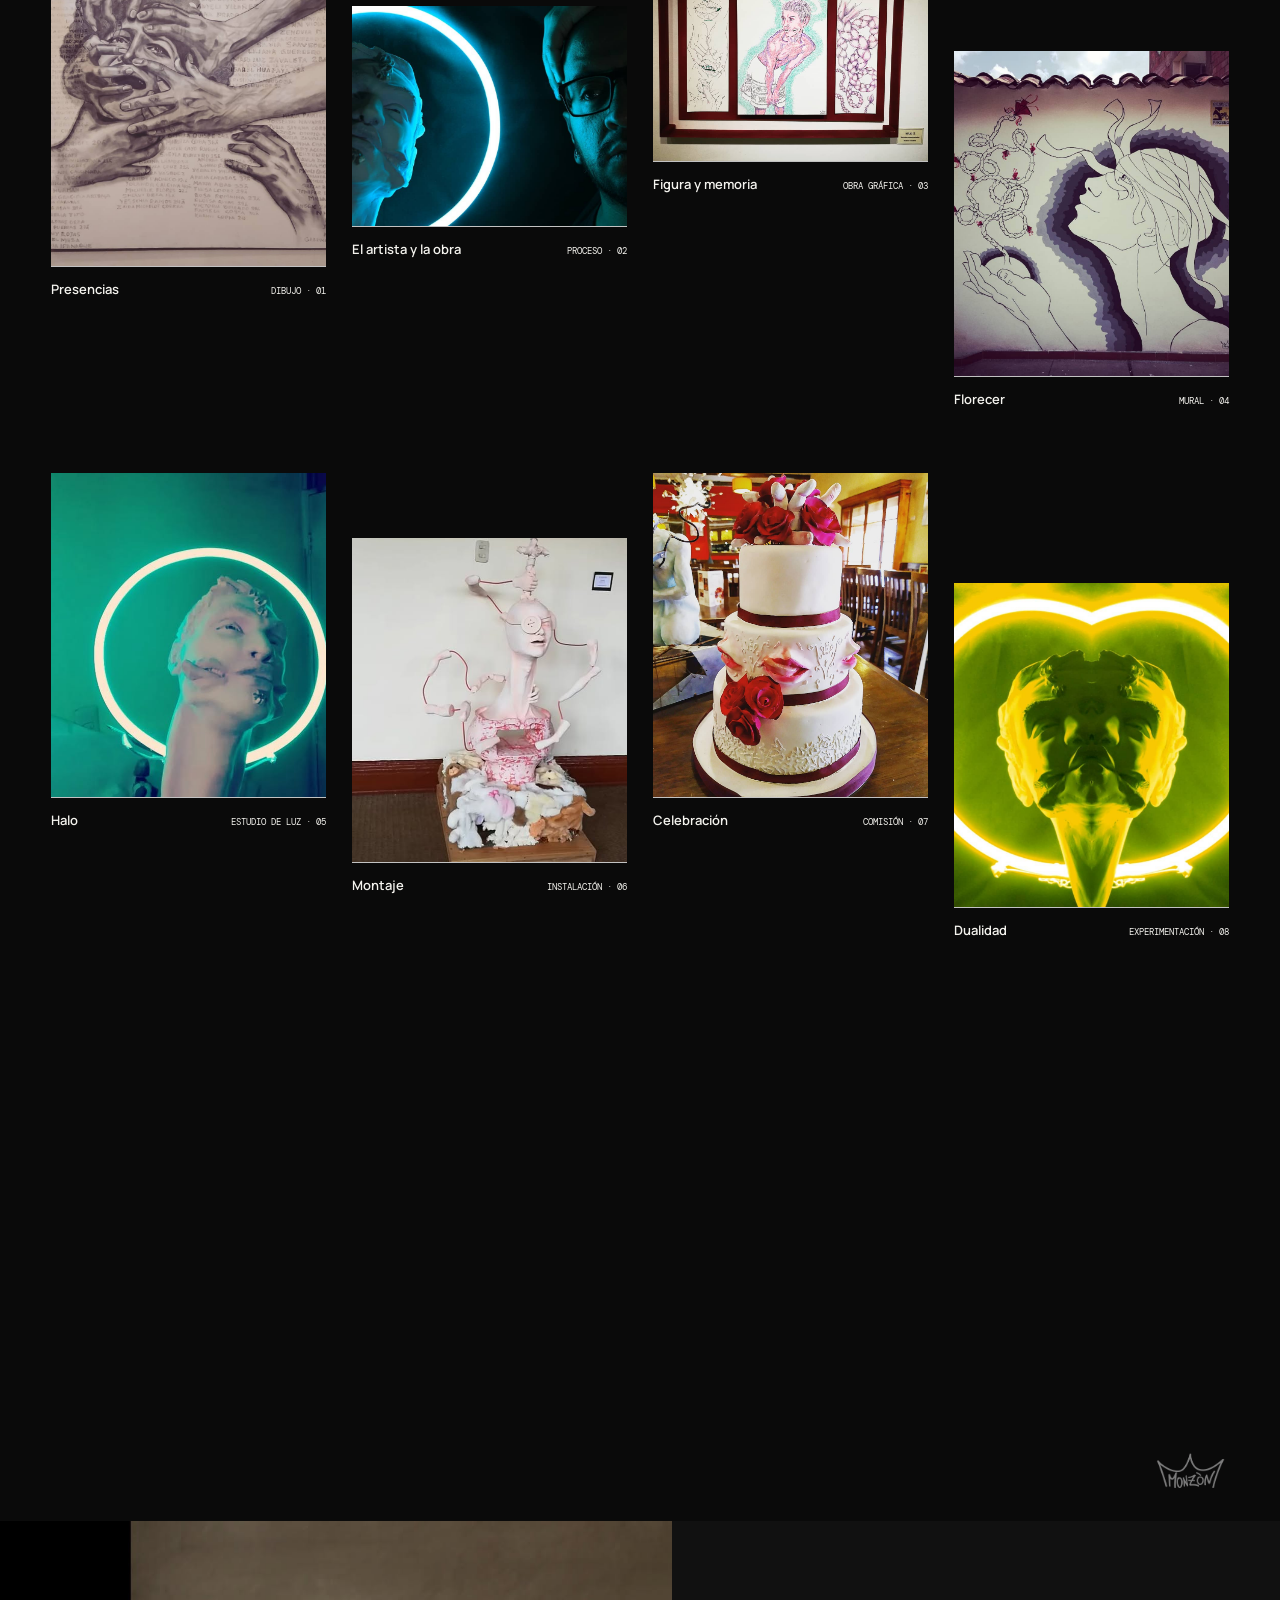
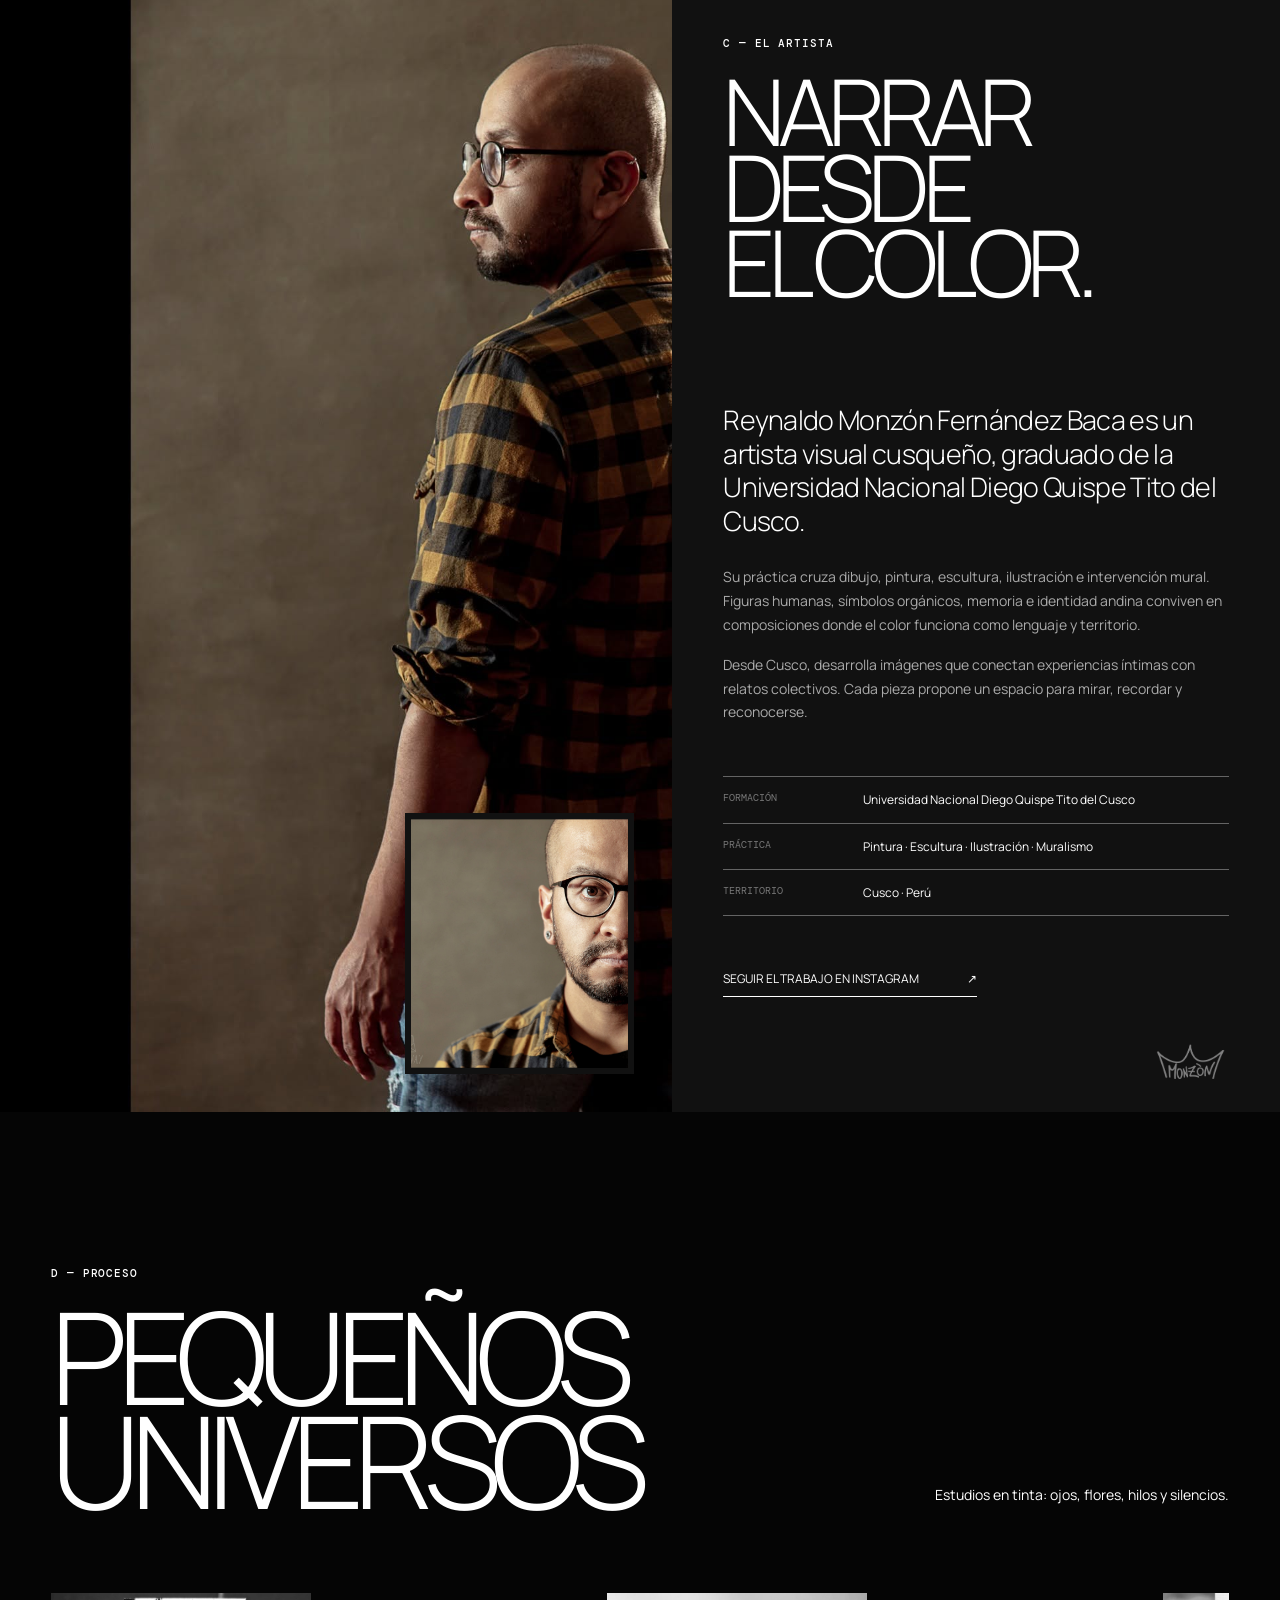
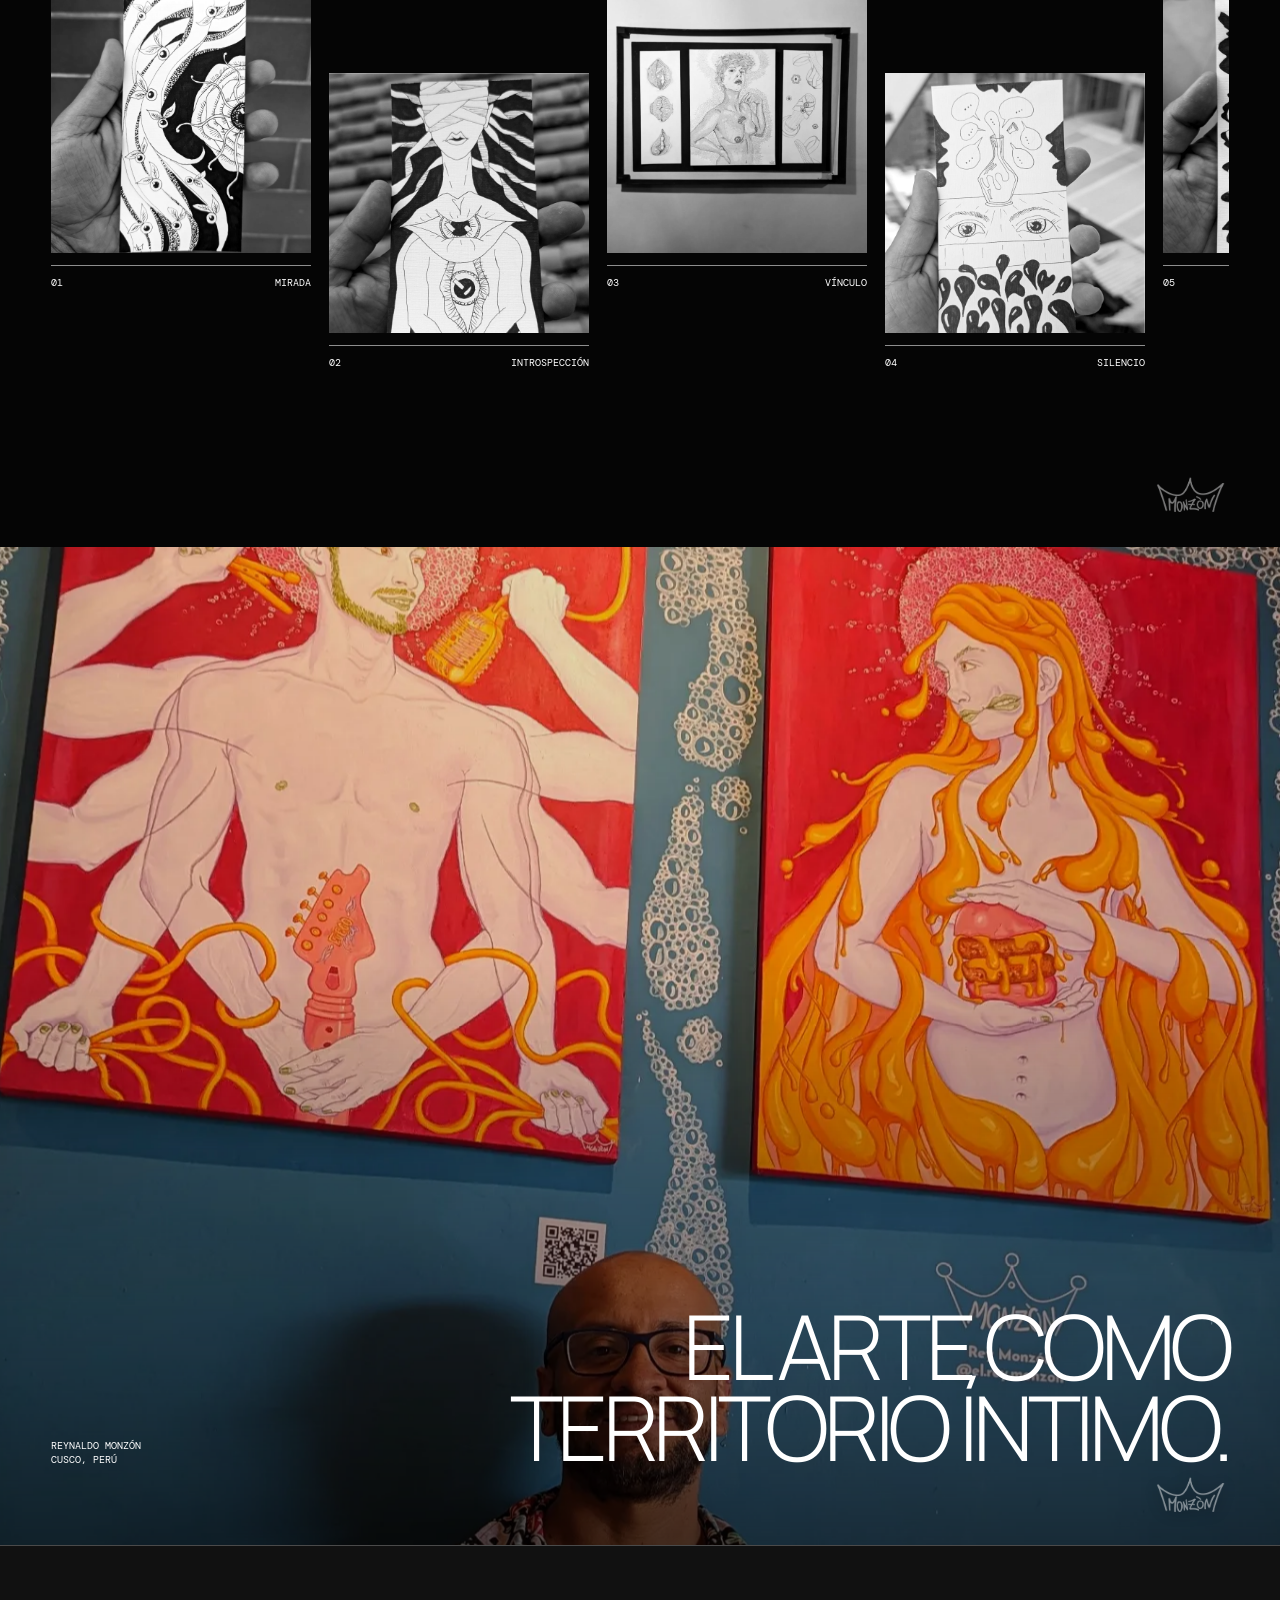
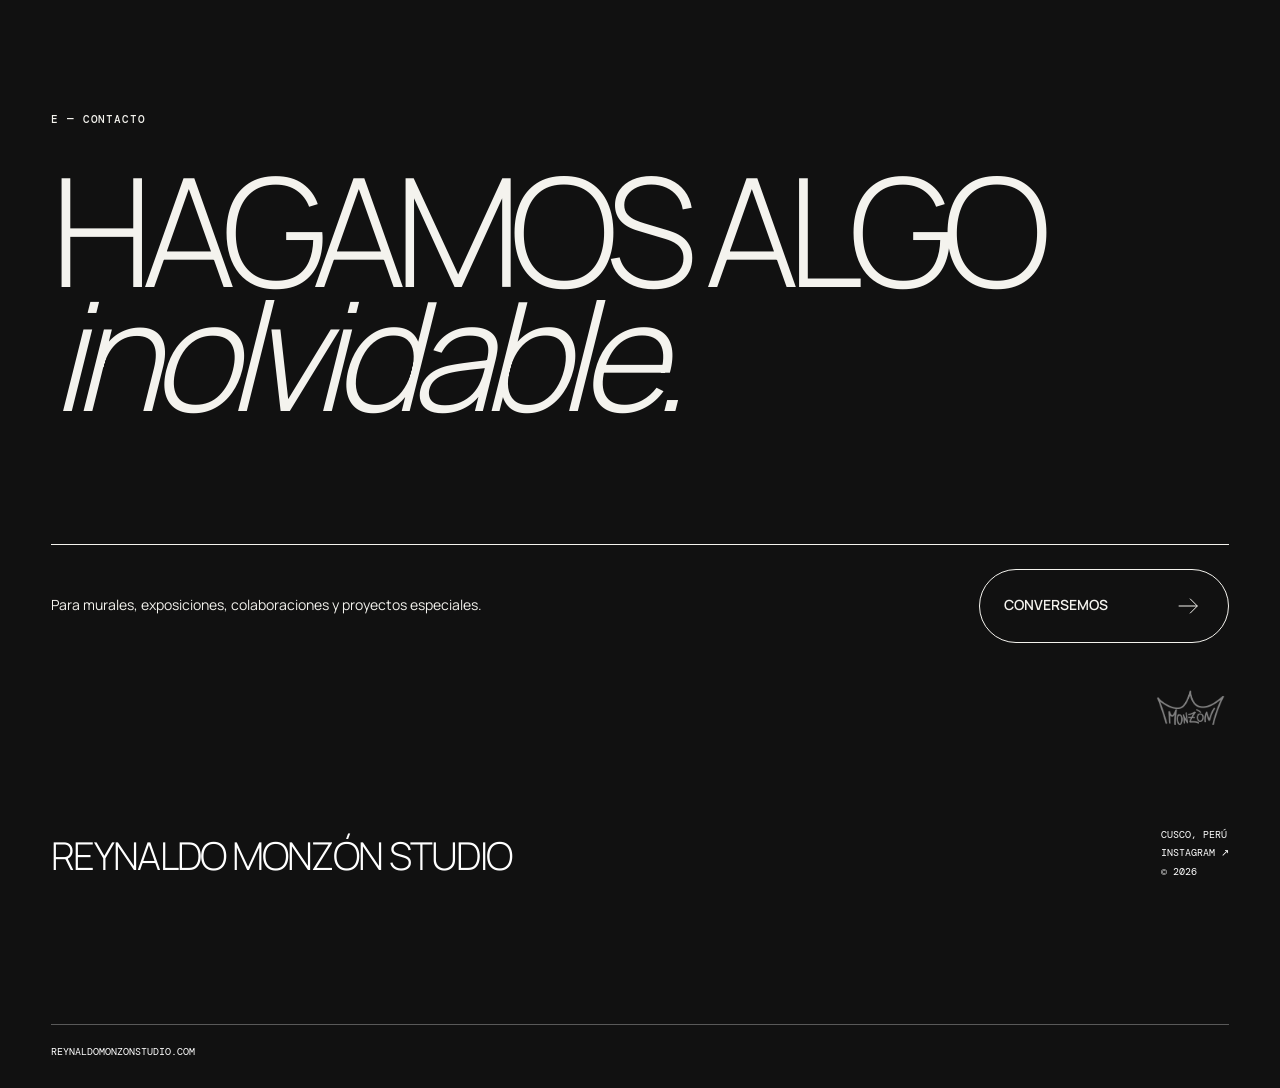
==== commit 1a1405f0: "Add crown branding and refine portfolio" ====
--- a/index.html
+++ b/index.html
@@ -14,13 +14,15 @@
   <link rel="preconnect" href="https://fonts.googleapis.com">
   <link rel="preconnect" href="https://fonts.gstatic.com" crossorigin>
   <link href="https://fonts.googleapis.com/css2?family=DM+Mono:wght@300;400;500&family=Manrope:wght@300;400;500;600&display=swap" rel="stylesheet">
-  <link rel="stylesheet" href="css/style.css?v=6">
+  <link rel="stylesheet" href="css/style.css?v=7">
 </head>
 <body>
   <a class="skip-link" href="#contenido">Ir al contenido</a>
 
   <div class="preloader" id="preloader" aria-hidden="true">
-    <div class="preloader-mark" aria-label="RM">RM</div>
+    <div class="preloader-mark" aria-label="Monzón">
+      <img src="assets/images/monzon-corona.png" alt="Logo Monzón">
+    </div>
     <div class="preloader-bottom">
       <span>Reynaldo Monzón Studio</span>
       <span id="loadPercent">00%</span>
@@ -158,7 +160,7 @@
       </div>
 
       <div class="archive-heading" id="archivo">
-        <p class="eyebrow">Archivo expandido · 13 registros</p>
+        <p class="eyebrow">Archivo expandido · 12 registros</p>
         <p>Obra gráfica, espacio público, procesos y otras exploraciones.</p>
       </div>
 
@@ -175,45 +177,41 @@
           <span class="archive-image"><img src="assets/images/triptico-figura.jpg" alt="Tríptico enmarcado de figura humana, bocas y cabello trenzado" loading="lazy"></span>
           <span class="archive-info"><b>Figura y memoria</b><small>Obra gráfica · 03</small></span>
         </button>
-        <button class="archive-card" type="button" data-lightbox="assets/images/mural-memoria-andina.jpg" data-caption="Memoria andina · Mural">
-          <span class="archive-image"><img src="assets/images/mural-memoria-andina.jpg" alt="Mural de figura indígena con tocado y cielo estrellado" loading="lazy"></span>
-          <span class="archive-info"><b>Memoria andina</b><small>Mural · 04</small></span>
-        </button>
         <button class="archive-card" type="button" data-lightbox="assets/images/mural-florecer.jpg" data-caption="Florecer · Mural">
           <span class="archive-image"><img src="assets/images/mural-florecer.jpg" alt="Mural lineal de un perfil humano y flores" loading="lazy"></span>
-          <span class="archive-info"><b>Florecer</b><small>Mural · 05</small></span>
+          <span class="archive-info"><b>Florecer</b><small>Mural · 04</small></span>
         </button>
         <button class="archive-card" type="button" data-lightbox="assets/images/detalle-escultura-neon.jpg" data-caption="Halo · Estudio de luz">
           <span class="archive-image"><img src="assets/images/detalle-escultura-neon.jpg" alt="Detalle de escultura iluminada por un halo azul" loading="lazy"></span>
-          <span class="archive-info"><b>Halo</b><small>Estudio de luz · 06</small></span>
+          <span class="archive-info"><b>Halo</b><small>Estudio de luz · 05</small></span>
         </button>
         <button class="archive-card" type="button" data-lightbox="assets/images/instalacion-escultura.jpg" data-caption="Montaje · Registro de instalación">
           <span class="archive-image"><img src="assets/images/instalacion-escultura.jpg" alt="Registro de una escultura de cuerpo alargado instalada en una sala" loading="lazy"></span>
-          <span class="archive-info"><b>Montaje</b><small>Instalación · 07</small></span>
+          <span class="archive-info"><b>Montaje</b><small>Instalación · 06</small></span>
         </button>
         <button class="archive-card" type="button" data-lightbox="assets/images/comision-escultorica.jpg" data-caption="Celebración · Comisión escultórica">
           <span class="archive-image"><img src="assets/images/comision-escultorica.jpg" alt="Composición escultórica de varios niveles con flores y formas anatómicas" loading="lazy"></span>
-          <span class="archive-info"><b>Celebración</b><small>Comisión · 08</small></span>
+          <span class="archive-info"><b>Celebración</b><small>Comisión · 07</small></span>
         </button>
         <button class="archive-card" type="button" data-lightbox="assets/images/experimento-luz.jpg" data-caption="Dualidad · Experimentación visual">
           <span class="archive-image"><img src="assets/images/experimento-luz.jpg" alt="Composición simétrica de una escultura iluminada en amarillo y verde" loading="lazy"></span>
-          <span class="archive-info"><b>Dualidad</b><small>Experimentación · 09</small></span>
+          <span class="archive-info"><b>Dualidad</b><small>Experimentación · 08</small></span>
         </button>
         <button class="archive-card archive-landscape" type="button" data-lightbox="assets/images/reynaldo-en-proceso.jpg" data-caption="En proceso · Registro de taller">
           <span class="archive-image"><img src="assets/images/reynaldo-en-proceso.jpg" alt="Reynaldo Monzón trabajando frente a una obra iluminada" loading="lazy"></span>
-          <span class="archive-info"><b>En proceso</b><small>Taller · 10</small></span>
+          <span class="archive-info"><b>En proceso</b><small>Taller · 09</small></span>
         </button>
         <button class="archive-card archive-landscape" type="button" data-lightbox="assets/images/mural-interior.jpg" data-caption="Intervención mural · Espacio interior">
           <span class="archive-image"><img src="assets/images/mural-interior.jpg" alt="Mural de gran formato integrado en el interior de un restaurante" loading="lazy"></span>
-          <span class="archive-info"><b>Intervención mural</b><small>Mural · 11</small></span>
+          <span class="archive-info"><b>Intervención mural</b><small>Mural · 10</small></span>
         </button>
         <button class="archive-card" type="button" data-lightbox="assets/images/figura-alada.jpg" data-caption="Figura alada · Ensamblaje">
           <span class="archive-image"><img src="assets/images/figura-alada.jpg" alt="Figura escultórica azul con alas, elementos metálicos y objetos ensamblados" loading="lazy"></span>
-          <span class="archive-info"><b>Figura alada</b><small>Ensamblaje · 12</small></span>
+          <span class="archive-info"><b>Figura alada</b><small>Ensamblaje · 11</small></span>
         </button>
         <button class="archive-card archive-landscape" type="button" data-lightbox="assets/images/personajes-escultoricos.jpg" data-caption="Personajes · Serie escultórica">
           <span class="archive-image"><img src="assets/images/personajes-escultoricos.jpg" alt="Conjunto de personajes escultóricos modelados y pintados a mano" loading="lazy"></span>
-          <span class="archive-info"><b>Personajes</b><small>Escultura · 13</small></span>
+          <span class="archive-info"><b>Personajes</b><small>Escultura · 12</small></span>
         </button>
       </div>
     </section>
--- a/css/style.css
+++ b/css/style.css
@@ -96,17 +96,15 @@
 
 .preloader-mark {
   align-self: center;
-  display: block;
+  width: clamp(260px, 46vw, 680px);
   margin-top: auto;
   margin-bottom: auto;
-  color: #ffffff;
-  font-family: "DM Mono", monospace;
-  font-size: clamp(110px, 22vw, 330px);
-  font-weight: 400;
-  line-height: 1;
-  letter-spacing: .04em;
-  white-space: nowrap;
   animation: loaderLetter 1s var(--ease) both;
+}
+
+.preloader-mark img {
+  width: 100%;
+  height: auto;
 }
 
 .preloader-bottom {
@@ -607,6 +605,28 @@
   font-size: 10px;
   font-style: normal;
   text-transform: uppercase;
+}
+
+main > section {
+  position: relative;
+}
+
+main > section::before {
+  content: "";
+  position: absolute;
+  z-index: 5;
+  right: var(--pad);
+  bottom: clamp(14px, 2vw, 28px);
+  width: clamp(66px, 6vw, 94px);
+  aspect-ratio: 5 / 3;
+  background: url("../assets/images/monzon-corona.png") center / contain no-repeat;
+  opacity: .48;
+  pointer-events: none;
+}
+
+.hero::before,
+.feature::before {
+  filter: drop-shadow(0 2px 8px rgba(0, 0, 0, .75));
 }
 
 .material {
@@ -1368,7 +1388,10 @@
   .archive-info { display: block; }
   .archive-info small { display: block; margin-top: 3px; }
 
-  .studio-portrait-main { aspect-ratio: .82 / 1; }
+  .studio-portrait-main {
+    aspect-ratio: .82 / 1;
+    object-position: right center;
+  }
 
   .studio-portrait-detail {
     right: var(--pad);
@@ -1395,6 +1418,7 @@
 
   .feature-caption {
     display: block;
+    bottom: 88px;
   }
 
   .feature-caption strong {
